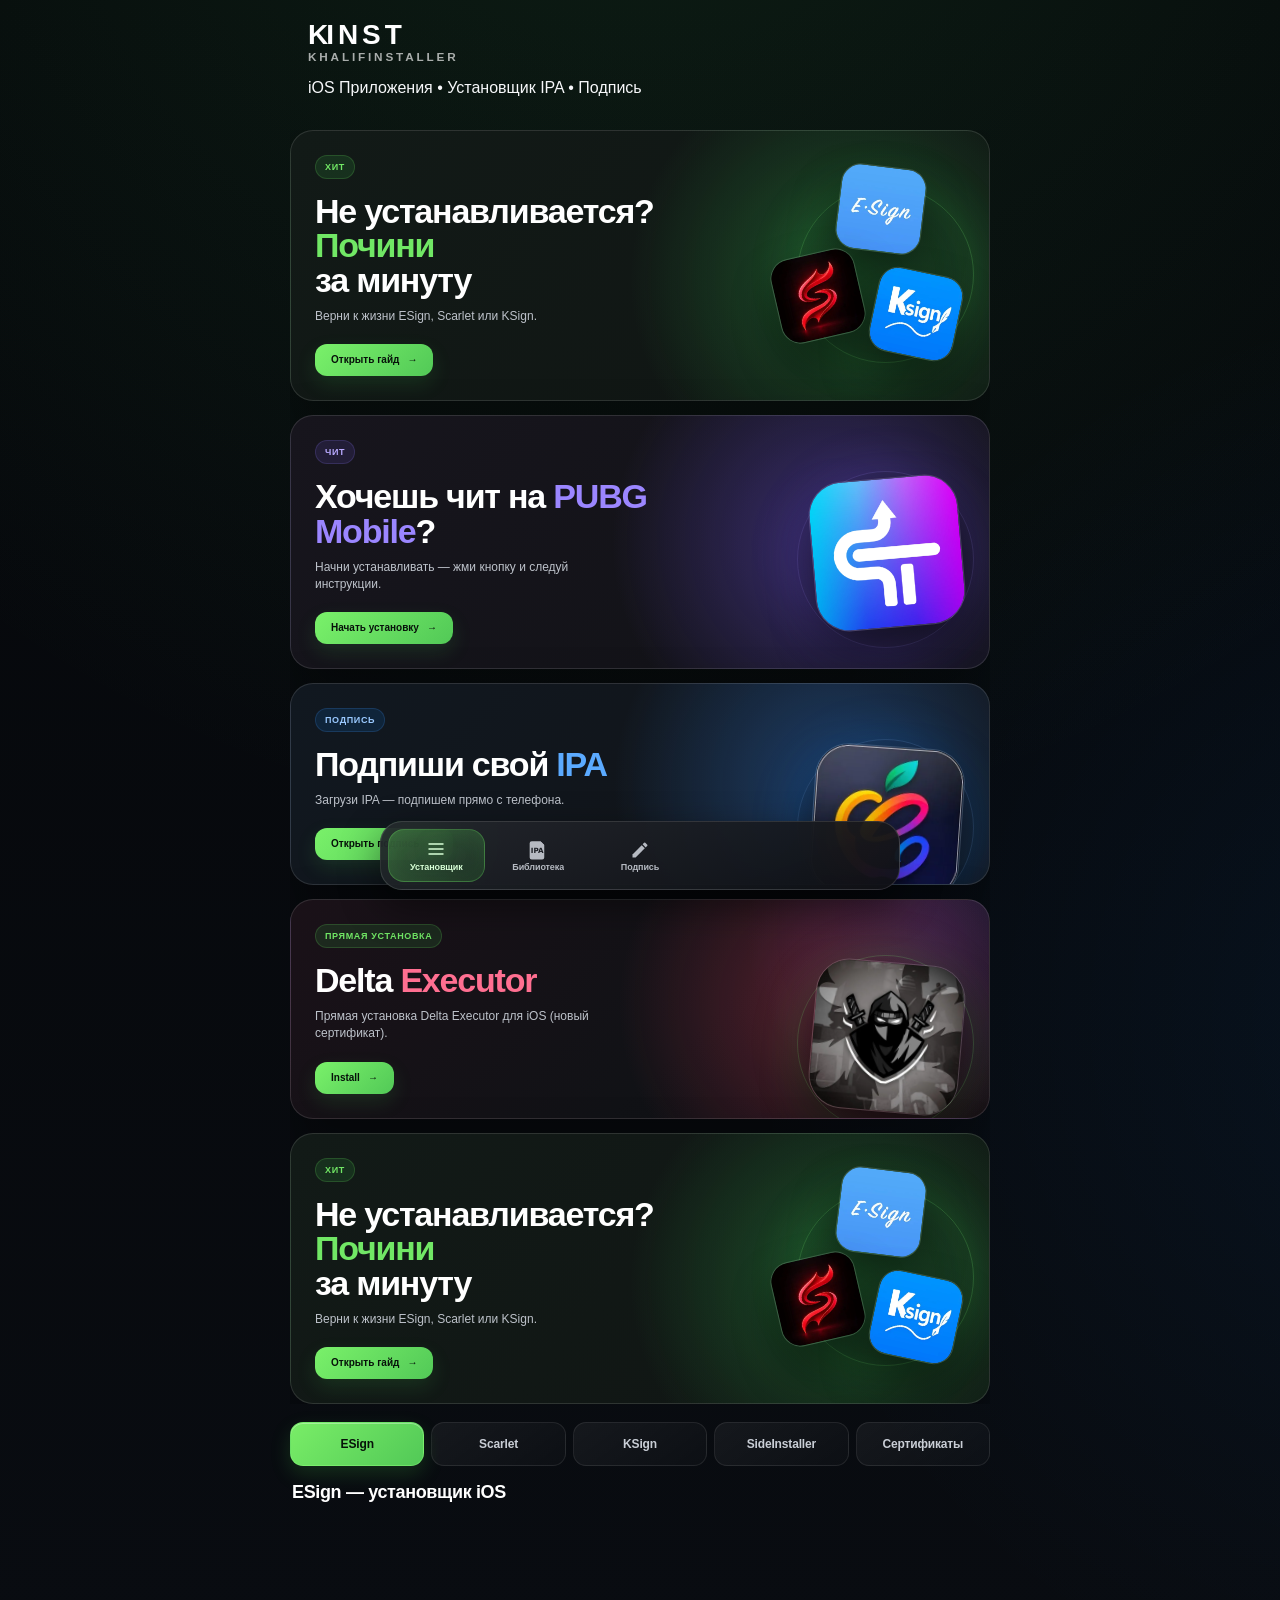
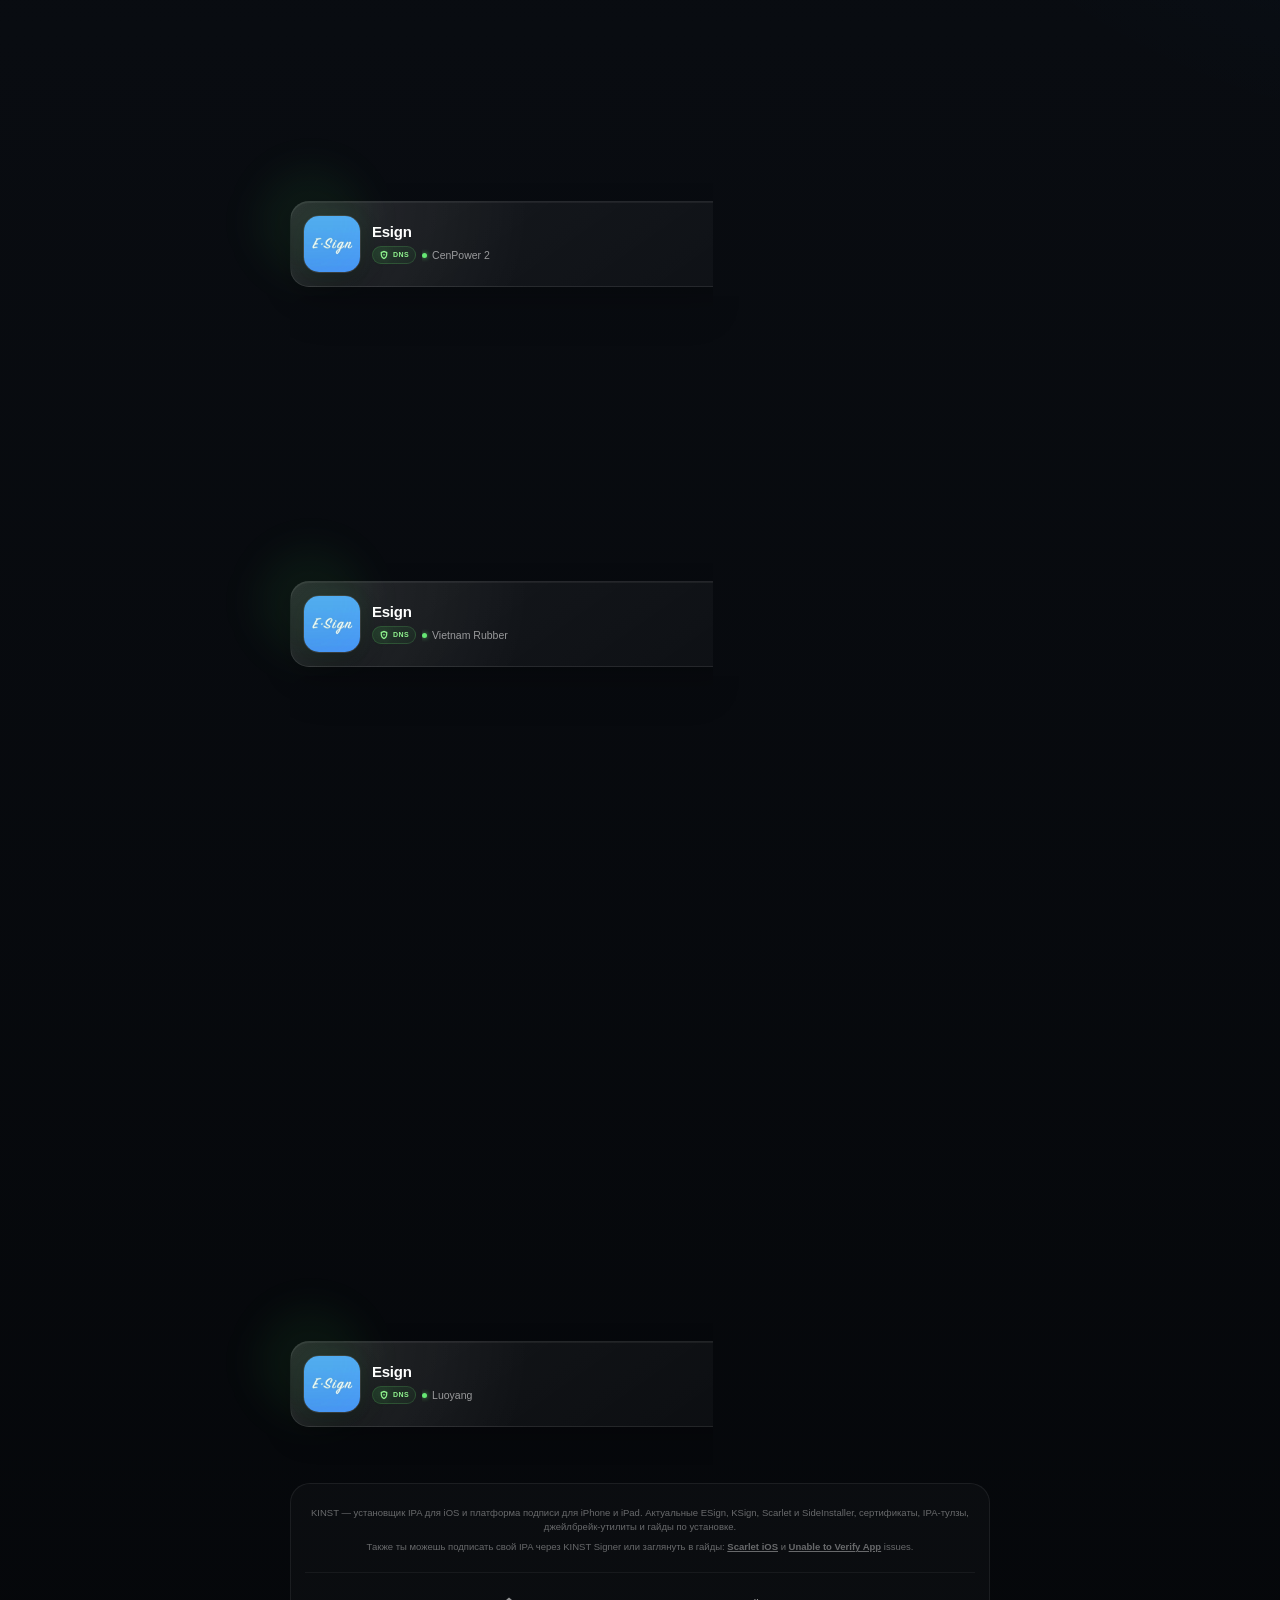
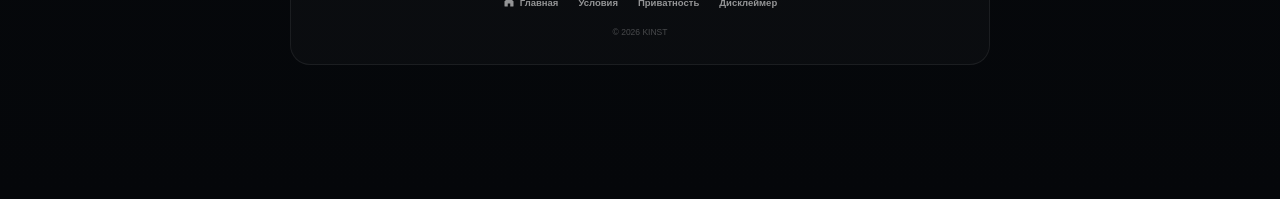
==== public/site/index.htm @ 760aaf06 "Changes" ====
﻿<!DOCTYPE html>

<html lang="en">
<head>

<script async="" src="gtag/js?id=G-HN7CBVKFG5"></script>
<script>
  window.dataLayer = window.dataLayer || [];
  function gtag(){dataLayer.push(arguments);}
  gtag('js', new Date());

  gtag('config', 'G-HN7CBVKFG5');
</script>
<meta charset="utf-8">
<meta content="yes" name="mobile-web-app-capable">
<meta content="#1abc9c" name="theme-color">
<meta content="#1abc9c" name="msapplication-navbutton-color">
<meta content="default" name="apple-mobile-web-app-status-bar-style">
<meta content="F0C08C3282B4098D986430F7F8421349" name="msvalidate.01">
<link href="assets/img-local/favicon-cc8fd9f1.ico" rel="icon" type="image/png">
<link href="assets/img-local/favicon-cc8fd9f1.ico" rel="apple-touch-icon">
<link href="assets/img-local/favicon-cc8fd9f1.ico" rel="shortcut icon">
<link rel="canonical" href="index.htm">
<title>KINST – iOS IPA Installer, ESign, Scarlet, KSign &amp; IPA Signer</title>
<meta content="Install и sign IPA files on iPhone и iPad with KINST. Find ESign, KSign, Scarlet, certificates, DNS tools, jailbreak utilities, и more." name="description">
<meta content="KINST" name="author">
<meta content="KINST – iOS IPA Installer, ESign, Scarlet, KSign &amp; IPA Signer" property="og:title">
<meta content="Install и sign IPA files on iPhone и iPad with KINST. Find ESign, KSign, Scarlet, certificates, DNS tools, и iOS utilities." property="og:description">
<meta content="https://applejr.net/" property="og:url">
<meta content="website" property="og:type">
<meta content="KINST" property="og:site_name">
<meta property="og:image" content="https://applejr.net/assets/img-local/QQ563esm-8dd8c500.png">
<meta content="320" property="og:image:width">
<meta content="320" property="og:image:height">
<meta content="KINST iOS IPA Installer" property="og:image:alt">
<meta content="summary" name="twitter:card">
<meta content="KINST – iOS IPA Installer, ESign, Scarlet &amp; KSign" name="twitter:title">
<meta content="Install и sign IPA files on iPhone и iPad with ESign, KSign, Scarlet, certificates, DNS tools, и more." name="twitter:description">
<meta content="@KINST" name="twitter:site">
<meta name="twitter:image" content="https://applejr.net/assets/img-local/QQ563esm-8dd8c500.png">
<meta content="KINST iOS IPA Installer" name="twitter:image:alt">
<meta name="robots" content="index, follow">
<link href="//repo.ethsign.fyi" rel="dns-prefetch">

<link crossorigin="" href="//applejr.cloud" rel="preconnect">
<link href="//repository.apptesters.org" rel="dns-prefetch">
<link href="//community-apps.sidestore.io" rel="dns-prefetch">
<link crossorigin="" href="https://raw.githubusercontent.com" rel="preconnect">
<script type="application/ld+json">
{
  "@context": "https://schema.org",
  "@type": "WebSite",
  "url": "https://applejr.net/",
  "name": "KINST",
  "alternateName": "applejr.net"
}
</script>
<link href="assets/css/style.min.css?v=1787497963" rel="stylesheet">
<meta name="viewport" content="width=device-width, initial-scale=1, maximum-scale=1, minimum-scale=1, user-scalable=no, viewport-fit=cover">
<meta name="apple-mobile-web-app-capable" content="yes">
<meta name="apple-mobile-web-app-title" content="KINST">
<link rel="apple-touch-icon" href="assets/img-local/favicon-cc8fd9f1.ico">
<style id="kinst-overrides">
  :root{ --kinst-ease: cubic-bezier(.22,1,.36,1); }
  html, body { -webkit-user-select:none; user-select:none; -webkit-touch-callout:none; touch-action: pan-y; overscroll-behavior-y: contain; }
  input, textarea, [contenteditable="true"] { -webkit-user-select:text; user-select:text; }
  img, a { -webkit-touch-callout: none !important; -webkit-user-drag: none; }
  * { transition-timing-function: var(--kinst-ease) !important; }
  .card, .featured-item, .featured-card, .hero-card, .badge, .nav-link, .sub-tab, .tool-cat, .bottom-nav-glass, .modal-content{
    transition: transform .5s var(--kinst-ease), box-shadow .5s var(--kinst-ease), background .5s var(--kinst-ease), color .5s var(--kinst-ease), opacity .5s var(--kinst-ease), border-color .5s var(--kinst-ease) !important;
  }
  .badge:hover, .nav-link:hover, .sub-tab:hover, .tool-cat:hover { transform: translateY(-1px); }
  .card:hover, .featured-item:hover { transform: translateY(-3px); }
  @keyframes kinstFadeUp { from { opacity:0; transform: translateY(14px);} to {opacity:1; transform:none;} }
  .page.active > .page-container > * { animation: kinstFadeUp .55s var(--kinst-ease) both; }
  .page.active > .page-container > *:nth-child(2){ animation-delay:.05s;}
  .page.active > .page-container > *:nth-child(3){ animation-delay:.10s;}
  .page.active > .page-container > *:nth-child(4){ animation-delay:.15s;}
  #pageTitle{ letter-spacing:.14em; font-weight:900; background:none !important; -webkit-text-fill-color: initial; color: #fff;}
  #pageTitle small{display:block;font-size:.42em;letter-spacing:.24em;opacity:.65;font-weight:600;margin-top:2px;}
  /* Add-to-home overlay */
  #kinstA2H{position:fixed;inset:0;z-index:99999;background:radial-gradient(120% 90% at 50% 0%,#151a2b 0%,#07080d 60%);color:#fff;font-family:Inter,system-ui,-apple-system,sans-serif;padding:28px 22px;display:none;flex-direction:column;overflow-y:auto;animation:kinstFadeUp .55s var(--kinst-ease) both;}
  #kinstA2H.show{display:flex;}
  #kinstA2H .logo{font-weight:900;font-size:44px;letter-spacing:.18em;text-align:center;margin:14px 0 4px;}
  #kinstA2H .sub{opacity:.7;text-align:center;font-size:13px;letter-spacing:.14em;margin-bottom:22px;}
  #kinstA2H h2{font-size:22px;margin:0 0 6px;text-align:center;}
  #kinstA2H p.lead{opacity:.8;text-align:center;margin:0 0 22px;font-size:14px;line-height:1.5;}
  #kinstA2H ol{list-style:none;padding:0;margin:0;display:grid;gap:12px;}
  #kinstA2H li{background:linear-gradient(180deg,rgba(255,255,255,.06),rgba(255,255,255,.02));border:1px solid rgba(255,255,255,.08);border-radius:16px;padding:14px 16px;display:flex;gap:12px;align-items:flex-start;}
  #kinstA2H li .n{flex:0 0 32px;height:32px;border-radius:50%;background:linear-gradient(135deg,#1abc9c,#0ea5e9);display:flex;align-items:center;justify-content:center;font-weight:800;}
  #kinstA2H li b{display:block;margin-bottom:2px;}
  #kinstA2H li span{opacity:.75;font-size:13px;line-height:1.5;}
  #kinstA2H .hint{margin-top:18px;text-align:center;font-size:12px;opacity:.55;}
  #kinstA2H .cta{margin:22px auto 8px;background:linear-gradient(135deg,#1abc9c,#0ea5e9);color:#fff;border:0;padding:14px 22px;border-radius:14px;font-weight:700;font-size:15px;letter-spacing:.04em;box-shadow:0 10px 30px -10px rgba(26,188,156,.6);}
  #kinstA2H .icn{display:inline-block;width:22px;height:22px;vertical-align:-6px;margin:0 4px;}
  /* Instructions modal */
  #kinstHelpBtn{position:fixed;right:14px;bottom:82px;z-index:9998;background:rgba(255,255,255,.08);border:1px solid rgba(255,255,255,.14);color:#fff;backdrop-filter: blur(12px);border-radius:999px;padding:10px 14px;font-weight:700;font-size:13px;box-shadow:0 10px 24px -12px #000;}
  #kinstHelp{position:fixed;inset:0;z-index:99998;background:rgba(6,8,14,.72);backdrop-filter:blur(8px);display:none;align-items:flex-end;justify-content:center;}
  #kinstHelp.show{display:flex;animation:kinstFadeUp .4s var(--kinst-ease) both;}
  #kinstHelp .sheet{width:100%;max-width:520px;background:#0f1220;color:#fff;border-radius:22px 22px 0 0;padding:22px 22px 32px;max-height:88vh;overflow-y:auto;border:1px solid rgba(255,255,255,.08);}
  #kinstHelp h3{margin:0 0 10px;font-size:20px;}
  #kinstHelp h4{margin:16px 0 6px;font-size:14px;color:#1abc9c;letter-spacing:.08em;text-transform:uppercase;}
  #kinstHelp p, #kinstHelp li{font-size:14px;line-height:1.55;opacity:.85;}
  #kinstHelp ol, #kinstHelp ul{padding-left:20px;margin:6px 0;}
  #kinstHelp .close{position:sticky;top:0;float:right;background:rgba(255,255,255,.08);border:0;color:#fff;width:34px;height:34px;border-radius:50%;font-size:20px;line-height:34px;}
   .hero-slider{display:flex!important;flex-direction:column!important;gap:14px;overflow:visible!important;transform:none!important;scroll-snap-type:none!important;}
   .hero-slider > .featured-card{width:100%!important;min-width:0!important;flex:0 0 auto!important;}
   .hero-dots{display:none!important;}
 </style>
</head>
<body>
<main id="main-content">
<header class="topbar" id="applejrTopbar">
<div class="brи">
<h1 id="pageTitle">KINST<small>KHALIFINSTALLER</small></h1>
<p>iOS Приложения • Установщик IPA • Подпись</p>
</div>
</header>
<div class="page active" id="page-library">
<div class="page-container">
<section aria-label="Featured KINST content" class="hero-section">
<div class="hero-slider" id="featuredSlider">
<article class="featured-card hero-card hero-green" data-feature="esign">
<div class="hero-content">
<span class="hero-badge">ХИТ</span>
<h3 class="hero-title">Не устанавливается? <span>Почини</span><br>за минуту</h3>
<p>Верни к жизни ESign, Scarlet или KSign.</p>
<button class="hero-button" type="button">Открыть гайд <span>→</span></button>
</div>
<div class="hero-art">
<img alt="ESign iOS app icon" class="hero-icon hero-esign" decoding="async" fetchpriority="high" height="320" loading="eager" src="assets/img-local/o8HGFP6m-54cada85.webp" width="320">
<img alt="Scarlet iOS app icon" class="hero-icon hero-scarlet" decoding="async" height="320" loading="lazy" src="assets/img-local/4XwsL7um-9368b416.webp" width="320">
<img alt="KSign iOS app icon" class="hero-icon hero-ksign" decoding="async" height="320" loading="lazy" src="assets/img-local/347Q9VHm-1b30c63d.webp" width="320">
</div>
</article>
<article class="featured-card hero-card hero-purple" data-feature="library">
<div class="hero-content">
<span class="hero-badge">ЧИТ</span>
<h3 class="hero-title">Хочешь чит на <span>PUBG Mobile</span>?</h3>
<p>Начни устанавливать — жми кнопку и следуй инструкции.</p>
<button class="hero-button" type="button">Начать установку <span>→</span></button>
</div>
<div class="hero-art">
<img alt="SideStore iOS installer" class="hero-single" decoding="async" height="1024" loading="lazy" src="assets/img-local/sides.webp" width="1024">
</div>
</article>
<article class="featured-card hero-card hero-blue" data-feature="signer">
<div class="hero-content">
<span class="hero-badge">ПОДПИСЬ</span>
<div class="hero-title">Подпиши свой <span>IPA</span></div>
<p>Загрузи IPA — подпишем прямо с телефона.</p>
<button class="hero-button" type="button">Открыть подпись <span>→</span></button>
</div>
<div class="hero-art">
<img alt="KINST DNS icon" class="hero-single" decoding="async" height="320" loading="lazy" src="assets/img-local/QQ563esm-8dd8c500.webp" width="320">
</div>
</article>
<article class="featured-card hero-card hero-delta" data-feature="delta">
<div class="hero-content">
<span class="hero-badge">ПРЯМАЯ УСТАНОВКА</span>
<h3 class="hero-title">Delta <span>Executor</span></h3>
<p>Прямая установка Delta Executor для iOS (новый сертификат).</p>
<a class="hero-button hero-direct-install" href="itms-services://?action=download-manifest&url=https://khalif-installer-buddy.lovable.app/api/public/p/github.com/royilkom-alt/downloads/raw/refs/heads/main/delta-executor-ios-directinstall.plist">Install <span>→</span></a>
</div>
<div class="hero-art">
<img alt="Delta Executor" class="hero-single hero-delta-icon" decoding="async" height="600" loading="lazy" src="assets/img-local/delta.webp" width="600">
</div>
</article>
</div>
</section>
<div aria-label="Installer categories" class="sub-tabs">
<div class="sub-tab active" data-cat="esign">ESign</div>
<div class="sub-tab" data-cat="scarlet">Scarlet</div>
<div class="sub-tab" data-cat="zsign">KSign</div>

<div class="sub-tab" data-cat="sideinstaller">SideInstaller</div>

<div class="sub-tab" data-cat="certificate">Сертификаты</div>
</div>
<section aria-labelledby="heading-esign" class="cat-list" id="cat-esign">
<h2 class="category-heading" id="heading-esign">ESign — установщик iOS</h2>
<div class="card">
<div class="left">
<img alt="KINST DNS icon" class="app-icon" decoding="async" height="320" loading="lazy" src="assets/img-local/QQ563esm-8dd8c500.webp" width="320">
<div>
<h3>KINST DNS</h3>
<small class="meta">
<span class="dot-green-mini"></span> Анти-Ревок</small>
</div>
</div>
<a class="badge" href="signed/panel/KINST_AntiRevoke.mobileconfig">Установить</a>
</div>

<div class="card moving-new-card">
<div class="left">
<img alt="ESign iOS app icon" class="app-icon" decoding="async" height="320" loading="lazy" src="assets/img-local/o8HGFP6m-54cada85.webp" width="320">
<div>
<h3>Esign</h3>
<small class="meta">
<span class="dot-red-mini"></span>
       DNS • HSBC Bank
</small>
</div>
</div>
<div class="buttons">
<a class="badge" href="itms-services://?action=download-manifest&url=https://khalif-installer-buddy.lovable.app/api/public/p/applejr.net/post/B8BGPMF2XK_APPLEJR_0511ce97.plist" rel="noopener noreferrer">
  Install
</a>
</div>
</div>
<div class="card">
<div class="left">
<img alt="ESign iOS app icon" class="app-icon" decoding="async" height="320" loading="lazy" src="assets/img-local/o8HGFP6m-54cada85.webp" width="320">
<div>
<h3>Esign</h3>
<small class="meta">
<span class="dot-red-mini"></span>
       DNS • CenPower
</small>
</div>
</div>
<div class="buttons">
<a class="badge" href="itms-services://?action=download-manifest&url=https://khalif-installer-buddy.lovable.app/api/public/p/applejr.net/post/ESign_AutoCert_AESGCM_UNSIGNED_7219ad53.plist" rel="noopener noreferrer">
  Install
</a>
</div>
</div>
<div class="card">
<div class="left">
<img alt="ESign iOS app icon" class="app-icon" decoding="async" height="320" loading="lazy" src="assets/img-local/o8HGFP6m-54cada85.webp" width="320">
<div>
<h3>Esign</h3>
<small class="meta">
<span class="dot-red-mini"></span>
       DNS • CenPower 2
</small>
</div>
</div>
<div class="buttons">
<a class="badge" href="itms-services://?action=download-manifest&url=https://khalif-installer-buddy.lovable.app/api/public/p/applejr.net/post/ESign_AutoCert_AESGCM_NEWPROFILE_UNSIGNED_4695abb1.plis" rel="noopener noreferrer">
  Install
</a>
</div>
</div>
<div class="card">
<div class="left">
<img alt="ESign iOS app icon" class="app-icon" decoding="async" height="320" loading="lazy" src="assets/img-local/o8HGFP6m-54cada85.webp" width="320">
<div>
<h3>Esign</h3>
<small class="meta">
<span class="dot-red-mini"></span>
       DNS • Qingdao
</small>
</div>
</div>
<div class="buttons">
<a class="badge" href="itms-services://?action=download-manifest&url=https://khalif-installer-buddy.lovable.app/api/public/p/applejr.net/post/EsignNo_7d6def90.plist" rel="noopener noreferrer">
  Install
</a>
</div>
</div>
<div class="card">
<div class="left">
<img alt="ESign iOS app icon" class="app-icon" decoding="async" height="320" loading="lazy" src="assets/img-local/o8HGFP6m-54cada85.webp" width="320">
<div>
<h3>Esign</h3>
<small class="meta">
<span class="dot-red-mini"></span>
       DNS • Jiangsu Simcere 1
</small>
</div>
</div>
<div class="buttons">
<a class="badge" href="itms-services://?action=download-manifest&url=https://khalif-installer-buddy.lovable.app/api/public/p/applejr.net/post/VD7465CKUB_eb99d372.plist" rel="noopener noreferrer">
  Install
</a>
</div>
</div>
<div class="card">
<div class="left">
<img alt="ESign iOS app icon" class="app-icon" decoding="async" height="320" loading="lazy" src="assets/img-local/o8HGFP6m-54cada85.webp" width="320">
<div>
<h3>Esign</h3>
<small class="meta">
<span class="dot-red-mini"></span>
       DNS • Jiangsu Simcere 2
</small>
</div>
</div>
<div class="buttons">
<a class="badge" href="post/download/gate.html?t=[base64]" rel="noopener noreferrer">
  Install
</a>
</div>
</div>
<div class="card">
<div class="left">
<img alt="ESign iOS app icon" class="app-icon" decoding="async" height="320" loading="lazy" src="assets/img-local/o8HGFP6m-54cada85.webp" width="320">
<div>
<h3>Esign</h3>
<small class="meta">
<span class="dot-red-mini"></span>
       DNS • Vietnam Rubber
</small>
</div>
</div>
<div class="buttons">
<a class="badge" href="itms-services://?action=download-manifest&url=https://khalif-installer-buddy.lovable.app/api/public/p/applejr.net/post/6HA726GFFJ_710bae00.plist" rel="noopener noreferrer">
  Install
</a>
</div>
</div>
<div class="card">
<div class="left">
<img alt="ESign iOS app icon" class="app-icon" decoding="async" height="320" loading="lazy" src="assets/img-local/o8HGFP6m-54cada85.webp" width="320">
<div>
<h3>Esign</h3>
<small class="meta">
<span class="dot-red-mini"></span>
       DNS • Moving Increasingly 1
</small>
</div>
</div>
<div class="buttons">
<a class="badge" href="itms-services://?action=download-manifest&url=https://khalif-installer-buddy.lovable.app/api/public/p/applejr.net/post/58233P998V_2ff6232d.plist" rel="noopener noreferrer">
  Install
</a>
</div>
</div>
<div class="card">
<div class="left">
<img alt="ESign iOS app icon" class="app-icon" decoding="async" height="320" loading="lazy" src="assets/img-local/o8HGFP6m-54cada85.webp" width="320">
<div>
<h3>Esign</h3>
<small class="meta">
<span class="dot-red-mini"></span>
       DNS • Moving Increasingly 2
</small>
</div>
</div>
<div class="buttons">
<a class="badge" href="itms-services://?action=download-manifest&url=https://khalif-installer-buddy.lovable.app/api/public/p/applejr.net/post/58233P998V_0d39218d.plist" rel="noopener noreferrer">
  Install
</a>
</div>
</div>
<div class="card">
<div class="left">
<img alt="ESign iOS app icon" class="app-icon" decoding="async" height="320" loading="lazy" src="assets/img-local/o8HGFP6m-54cada85.webp" width="320">
<div>
<h3>Esign</h3>
<small class="meta">
<span class="dot-red-mini"></span>
       DNS • Vietnam Airlines
</small>
</div>
</div>
<div class="buttons">
<a class="badge" href="itms-services://?action=download-manifest&url=https://khalif-installer-buddy.lovable.app/api/public/p/applejr.net/post/H663873Z9V_3ea2b63d.plist" rel="noopener noreferrer">
  Install
</a>
</div>
</div>
<div class="card">
<div class="left">
<img alt="ESign iOS app icon" class="app-icon" decoding="async" height="320" loading="lazy" src="assets/img-local/o8HGFP6m-54cada85.webp" width="320">
<div>
<h3>Esign</h3>
<small class="meta">
<span class="dot-red-mini"></span>
       DNS • China Telecom
</small>
</div>
</div>
<div class="buttons">
<a class="badge" href="itms-services://?action=download-manifest&url=https://khalif-installer-buddy.lovable.app/api/public/p/applejr.net/post/JSVM68ZU8Z_501d54f5.plist" rel="noopener noreferrer">
  Install
</a>
</div>
</div>
<div class="card">
<div class="left">
<img alt="ESign iOS app icon" class="app-icon" decoding="async" height="320" loading="lazy" src="assets/img-local/o8HGFP6m-54cada85.webp" width="320">
<div>
<h3>Esign</h3>
<small class="meta">
<span class="dot-red-mini"></span>
       DNS • Xibei
</small>
</div>
</div>
<div class="buttons">
<a class="badge" href="itms-services://?action=download-manifest&url=https://khalif-installer-buddy.lovable.app/api/public/p/applejr.net/post/Z286AC23Y2_da6d27c3.plist" rel="noopener noreferrer">
  Install
</a>
</div>
</div>
<div class="card">
<div class="left">
<img alt="ESign iOS app icon" class="app-icon" decoding="async" height="320" loading="lazy" src="assets/img-local/o8HGFP6m-54cada85.webp" width="320">
<div>
<h3>Esign</h3>
<small class="meta">
<span class="dot-red-mini"></span>
     DNS • Aramco Services
</small>
</div>
</div>
<div class="buttons">
<a class="badge" href="itms-services://?action=download-manifest&url=https://khalif-installer-buddy.lovable.app/api/public/p/applejr.net/post/EsignNo_568ce575.plist" rel="noopener noreferrer">
  Install
</a>
</div>
</div>
<div class="card">
<div class="left">
<img alt="ESign iOS app icon" class="app-icon" decoding="async" height="320" loading="lazy" src="assets/img-local/o8HGFP6m-54cada85.webp" width="320">
<div>
<h3>ESign</h3>
<small class="meta">
<span class="dot-red-mini"></span>
 DNS • XL Axiata
</small>
</div>
</div>
<div class="buttons">
<a class="badge" href="itms-services://?action=download-manifest&url=https://khalif-installer-buddy.lovable.app/api/public/p/applejr.net/post/wwwEsignNo_ec059809.plist" rel="noopener noreferrer">
  Install
</a>
</div>
</div>
<div class="card">
<div class="left">
<img alt="ESign iOS app icon" class="app-icon" decoding="async" height="320" loading="lazy" src="assets/img-local/o8HGFP6m-54cada85.webp" width="320">
<div>
<h3>Esign</h3>
<small class="meta">
<span class="dot-red-mini"></span>
       DNS • Luoyang
</small>
</div>
</div>
<div class="buttons">
<a class="badge" href="itms-services://?action=download-manifest&url=https://khalif-installer-buddy.lovable.app/api/public/p/applejr.net/post/XLESigns_5.0.2_applejr_907f85fc.plist" rel="noopener noreferrer">
  Install
</a>
</div>
</div>
</section>
<section aria-labelledby="heading-ksign" class="cat-list" id="cat-zsign" style="display:none;">
<h2 class="category-heading" id="heading-ksign">KSign — установщик iOS</h2>
<div class="card">
<div class="left">
<img alt="KINST DNS icon" class="app-icon" decoding="async" height="320" loading="lazy" src="assets/img-local/QQ563esm-8dd8c500.webp" width="320">
<div>
<h3>KINST DNS</h3>
<small class="meta">
<span class="dot-green-mini"></span> Анти-Ревок</small>
</div>
</div>
<a class="badge" href="signed/panel/KINST_AntiRevoke.mobileconfig">Установить</a>
</div>
<div class="card moving-new-card">
<div class="left">
<img alt="KSign iOS app icon" class="app-icon" decoding="async" height="320" loading="lazy" src="assets/img-local/347Q9VHm-1b30c63d.webp" width="320">
<div>
<h3>Ksign</h3>
<small class="meta">
<span class="dot-red-mini"></span>
       DNS • HSBC Bank
</small>
</div>
</div>
<a class="badge" href="itms-services://?action=download-manifest&url=https://khalif-installer-buddy.lovable.app/api/public/p/applejr.ipadownloads.com/signed/ipainstaller/ksignsigned.plist">Установить</a>
</div>
<div class="card">
<div class="left">
<img alt="KSign iOS app icon" class="app-icon" decoding="async" height="320" loading="lazy" src="assets/img-local/347Q9VHm-1b30c63d.webp" width="320">
<div>
<h3>Ksign</h3>
<small class="meta">
<span class="dot-red-mini"></span>
  DNS • CenPower
</small>
</div>
</div>
<a class="badge" href="itms-services://?action=download-manifest&url=https://khalif-installer-buddy.lovable.app/api/public/p/applejr.net/post/ksigncen.plist">Установить</a>
</div>
<div class="card">
<div class="left">
<img alt="KSign iOS app icon" class="app-icon" decoding="async" height="320" loading="lazy" src="assets/img-local/347Q9VHm-1b30c63d.webp" width="320">
<div>
<h3>Ksign</h3>
<small class="meta">
<span class="dot-red-mini"></span>
  DNS • Jiangsu Simcere
</small>
</div>
</div>
<a class="badge" href="itms-services://?action=download-manifest&url=https://khalif-installer-buddy.lovable.app/api/public/p/github.com/royilkom-alt/applejrtools/raw/refs/heads/main/utdectxvchbd.plist">Установить</a>
</div>
<div class="card">
<div class="left">
<img alt="KSign iOS app icon" class="app-icon" decoding="async" height="320" loading="lazy" src="assets/img-local/347Q9VHm-1b30c63d.webp" width="320">
<div>
<h3>Ksign</h3>
<small class="meta">
<span class="dot-red-mini"></span>
  DNS • Vietnam Rubber
</small>
</div>
</div>
<a class="badge" href="itms-services://?action=download-manifest&url=https://khalif-installer-buddy.lovable.app/api/public/p/applejr.net/post/vietksign.plist">Установить</a>
</div>
<div class="card">
<div class="left">
<img alt="KSign iOS app icon" class="app-icon" decoding="async" height="320" loading="lazy" src="assets/img-local/347Q9VHm-1b30c63d.webp" width="320">
<div>
<h3>Ksign</h3>
<small class="meta">
<span class="dot-red-mini"></span>
  DNS • Moving Increasingly
</small>
</div>
</div>
<a class="badge" href="itms-services://?action=download-manifest&url=https://khalif-installer-buddy.lovable.app/api/public/p/github.com/royilkom-alt/applejr-nabz-repo/raw/refs/heads/main/msaa.plist">Установить</a>
</div>
<div class="card">
<div class="left">
<img alt="KSign iOS app icon" class="app-icon" decoding="async" height="320" loading="lazy" src="assets/img-local/347Q9VHm-1b30c63d.webp" width="320">
<div>
<h3>Ksign</h3>
<small class="meta">
<span class="dot-red-mini"></span>
  DNS • Vietnam Airlines
</small>
</div>
</div>
<a class="badge" href="itms-services://?action=download-manifest&url=https://khalif-installer-buddy.lovable.app/api/public/p/applejr.net/post/H663873Z9V_682b9973.plist">Установить</a>
</div>
<div class="card">
<div class="left">
<img alt="KSign iOS app icon" class="app-icon" decoding="async" height="320" loading="lazy" src="assets/img-local/347Q9VHm-1b30c63d.webp" width="320">
<div>
<h3>Ksign</h3>
<small class="meta">
<span class="dot-red-mini"></span>
         DNS • China Telecom
        </small>
</div>
</div>
<a class="badge" href="itms-services://?action=download-manifest&url=https://khalif-installer-buddy.lovable.app/api/public/p/raw.githubusercontent.com/royilkom-alt/applejr-nabz-repo/refs/heads/main/ksignplistnewchin.plist">Установить</a>
</div>
<div class="card">
<div class="left">
<img alt="KSign iOS app icon" class="app-icon" decoding="async" height="320" loading="lazy" src="assets/img-local/347Q9VHm-1b30c63d.webp" width="320">
<div>
<h3>Ksign</h3>
<small class="meta">
<span class="dot-red-mini"></span>
         DNS • Xibei
        </small>
</div>
</div>
<a class="badge" href="itms-services://?action=download-manifest&url=https://khalif-installer-buddy.lovable.app/api/public/p/raw.githubusercontent.com/haduongyenn-ui/haduongyenn-ui.github.io/refs/heads/main/plist/aiwjy.plist">Установить</a>
</div>
<div class="card">
<div class="left">
<img alt="KSign iOS app icon" class="app-icon" decoding="async" height="320" loading="lazy" src="assets/img-local/347Q9VHm-1b30c63d.webp" width="320">
<div>
<h3>Ksign</h3>
<small class="meta">
<span class="dot-red-mini"></span>
         DNS • Luoyang
        </small>
</div>
</div>
<a class="badge" href="itms-services://?action=download-manifest&url=https://khalif-installer-buddy.lovable.app/api/public/p/applejr.net/post/Ksign11.plist">Установить</a>
</div>
<div class="card">
<div class="left">
<img alt="KSign iOS app icon" class="app-icon" decoding="async" height="320" loading="lazy" src="assets/img-local/347Q9VHm-1b30c63d.webp" width="320">
<div>
<h3>Ksign</h3>
<small class="meta">
<span class="dot-red-mini"></span>
          • Aramco Services
        </small>
</div>
</div>
<a class="badge" href="https://api.khoindvn.io.vn/a71JoP">Установить</a>
</div>
<div class="card">
<div class="left">
<img alt="KSign iOS app icon" class="app-icon" decoding="async" height="320" loading="lazy" src="assets/img-local/347Q9VHm-1b30c63d.webp" width="320">
<div>
<h3>Ksign</h3>
<small>
          • Beijing Zhizhangyi Inc.
        </small>
</div>
</div>
<a class="badge" href="itms-services://?action=download-manifest&url=https://khalif-installer-buddy.lovable.app/api/public/p/github.com/haduongyenn-ui/haduongyenn-ui.github.io/raw/refs/heads/main/Plist/ojrma.plist">Установить</a>
</div>
<div class="card">
<div class="left">
<img alt="KSign iOS app icon" class="app-icon" decoding="async" height="320" loading="lazy" src="assets/img-local/347Q9VHm-1b30c63d.webp" width="320">
<div>
<h3>Ksign</h3>
<small>
          • XL AXIATA
        </small>
</div>
</div>
<a class="badge" href="post/download/gate-1.html?t=[base64]">Установить</a>
</div>
</section>
<section aria-labelledby="heading-scarlet" class="cat-list" id="cat-scarlet" style="display:none;">
<h2 class="category-heading" id="heading-scarlet">Scarlet — установщик iOS</h2>
<div class="card">
<div class="left">
<img alt="KINST DNS icon" class="app-icon" decoding="async" height="320" loading="lazy" src="assets/img-local/QQ563esm-8dd8c500.webp" width="320">
<div>
<h3>KINST DNS</h3>
<small class="meta">
<span class="dot-green-mini"></span> Анти-Ревок</small>
</div>
</div>
<a class="badge" href="signed/panel/KINST_AntiRevoke.mobileconfig">Установить</a>
</div>
<div class="card moving-new-card">
<div class="left">
<img alt="Scarlet iOS app icon" class="app-icon" decoding="async" height="320" loading="lazy" src="assets/img-local/4XwsL7um-9368b416.webp" width="320">
<div>
<h3>Scarlet</h3>
<small class="meta">
<span class="dot-red-mini"></span>
       DNS • HSBC Bank
</small>
</div>
</div>
<a class="badge" href="itms-services://?action=download-manifest&url=https://khalif-installer-buddy.lovable.app/api/public/p/applejr.net/post/Scarlet_APPLEJR_NEW_CER_f072b65a.plist">Установить</a>
</div>
<div class="card">
<div class="left">
<img alt="Scarlet iOS app icon" class="app-icon" decoding="async" height="320" loading="lazy" src="assets/img-local/4XwsL7um-9368b416.webp" width="320">
<div>
<h3>Scarlet</h3>
<small class="meta">
<span class="dot-red-mini"></span>
  DNS • CenPower
</small>
</div>
</div>
<a class="badge" href="itms-services://?action=download-manifest&url=https://khalif-installer-buddy.lovable.app/api/public/p/applejr.net/post/Scarlet_BUILD2_NEW_CERT_AUTOLOAD_ENCRYPTED_UNSIGNED_a3d941f9.plist">Установить</a>
</div>
<div class="card">
<div class="left">
<img alt="Scarlet iOS app icon" class="app-icon" decoding="async" height="320" loading="lazy" src="assets/img-local/4XwsL7um-9368b416.webp" width="320">
<div>
<h3>Scarlet</h3>
<small class="meta">
<span class="dot-red-mini"></span>
  DNS • Commi
</small>
</div>
</div>
<a class="badge" href="itms-services://?action=download-manifest&url=https://khalif-installer-buddy.lovable.app/api/public/p/applejr.net/post/Scarlet_BUILD2_NEW_CERT_AUTOLOAD_ENCRYPTED_UNSIGNED_a3d941f9.plist">Установить</a>
</div>
<div class="card">
<div class="left">
<img alt="Scarlet iOS app icon" class="app-icon" decoding="async" height="320" loading="lazy" src="assets/img-local/4XwsL7um-9368b416.webp" width="320">
<div>
<h3>Scarlet</h3>
<small class="meta">
<span class="dot-red-mini"></span>
  DNS • Qingdao
</small>
</div>
</div>
<a class="badge" href="itms-services://?action=download-manifest&url=https://khalif-installer-buddy.lovable.app/api/public/p/applejr.net/post/Scarlet_KINST_Rural_UNSIGNED_d0ba0996.plist">Установить</a>
</div>
<div class="card">
<div class="left">
<img alt="Scarlet iOS app icon" class="app-icon" decoding="async" height="320" loading="lazy" src="assets/img-local/4XwsL7um-9368b416.webp" width="320">
<div>
<h3>Scarlet</h3>
<small class="meta">
<span class="dot-red-mini"></span>
  DNS • Jiangsu Simcere
</small>
</div>
</div>
<a class="badge" href="itms-services://?action=download-manifest&url=https://khalif-installer-buddy.lovable.app/api/public/p/applejr.net/post/scarlet_applejr_new1_unsigned-0e00b0d7_11b108c6.plist">Установить</a>
</div>
<div class="card">
<div class="left">
<img alt="Scarlet iOS app icon" class="app-icon" decoding="async" height="320" loading="lazy" src="assets/img-local/4XwsL7um-9368b416.webp" width="320">
<div>
<h3>Scarlet</h3>
<small class="meta">
<span class="dot-red-mini"></span>
  DNS • Vietnam Rubber
</small>
</div>
</div>
<a class="badge" href="itms-services://?action=download-manifest&url=https://khalif-installer-buddy.lovable.app/api/public/p/applejr.net/post/scarlet_applejr_vietrubber_unsigned-572ae750_8ba8bd5e.plist">Установить</a>
</div>
<div class="card">
<div class="left">
<img alt="Scarlet iOS app icon" class="app-icon" decoding="async" height="320" loading="lazy" src="assets/img-local/4XwsL7um-9368b416.webp" width="320">
<div>
<h3>Scarlet</h3>
<small class="meta">
<span class="dot-red-mini"></span>
  DNS • Moving Increasingly
</small>
</div>
</div>
<a class="badge" href="itms-services://?action=download-manifest&url=https://khalif-installer-buddy.lovable.app/api/public/p/applejr.net/post/scarlet_movingcert_keep_old_password_unsigned-90929e91_3b84c550.plist">Установить</a>
</div>
<div class="card">
<div class="left">
<img alt="Scarlet iOS app icon" class="app-icon" decoding="async" height="320" loading="lazy" src="assets/img-local/4XwsL7um-9368b416.webp" width="320">
<div>
<h3>Scarlet</h3>
<small class="meta">
<span class="dot-red-mini"></span>
  DNS • Vietnam Airlines
</small>
</div>
</div>
<a class="badge" href="itms-services://?action=download-manifest&url=https://khalif-installer-buddy.lovable.app/api/public/p/applejr.net/post/scarlet_applejr_vietnamairlinesjsc5_unsigned-c76cbda6_77e3599a.plist">Установить</a>
</div>
<div class="card">
<div class="left">
<img alt="Scarlet iOS app icon" class="app-icon" decoding="async" height="320" loading="lazy" src="assets/img-local/4XwsL7um-9368b416.webp" width="320">
<div>
<h3>Scarlet</h3>
<small class="meta">
<span class="dot-red-mini"></span>
  DNS • China Telecom
</small>
</div>
</div>
<a class="badge" href="itms-services://?action=download-manifest&url=https://khalif-installer-buddy.lovable.app/api/public/p/applejr.net/post/scarlet_applejr_chinatelecom_unsigned-627da7db_22089ddc.plist">Установить</a>
</div>
<div class="card">
<div class="left">
<img alt="Scarlet iOS app icon" class="app-icon" decoding="async" height="320" loading="lazy" src="assets/img-local/4XwsL7um-9368b416.webp" width="320">
<div>
<h3>Scarlet</h3>
<small class="meta">
<span class="dot-red-mini"></span>
  DNS • Xibei
</small>
</div>
</div>
<a class="badge" href="itms-services://?action=download-manifest&url=https://khalif-installer-buddy.lovable.app/api/public/p/applejr.net/post/Scarlet_KINST_Xibei2_UNSIGNED_d6cbb738.plist">Установить</a>
</div>
</section>

<section aria-labelledby="heading-sideinstaller" class="cat-list" id="cat-sideinstaller" style="display:none;">
<h2 class="category-heading" id="heading-sideinstaller">SideInstaller for iOS</h2>
<div class="card">
<div class="left">
<img alt="KINST DNS icon" class="app-icon" decoding="async" height="320" loading="lazy" src="assets/img-local/QQ563esm-8dd8c500.webp" width="320">
<div>
<h3>KINST DNS</h3>
<small class="meta">
<span class="dot-green-mini"></span>
          Анти-Ревок
        </small>
</div>
</div>
<a class="badge" href="signed/panel/KINST_AntiRevoke.mobileconfig">
      Install
    </a>
</div>
<div class="card moving-new-card">
<div class="left">
<img alt="SideInstaller app icon" class="app-icon" decoding="async" height="1024" loading="lazy" src="assets/img-local/logo2.webp" width="1024">
<div>
<h3>SideInstaller</h3>
<small class="meta">
<span class="dot-red-mini"></span>
       DNS • HSBC Bank
</small>
</div>
</div>
<a class="badge" href="itms-services://?action=download-manifest&url=https://khalif-installer-buddy.lovable.app/api/public/p/applejr.net/post/sideinstallers.plist" rel="noopener noreferrer">
      Install
    </a>
</div>
<div class="card">
<div class="left">
<img alt="SideInstaller app icon" class="app-icon" decoding="async" height="1024" loading="lazy" src="assets/img-local/logo2.webp" width="1024">
<div>
<h3>SideInstaller</h3>
<small class="meta">
<span class="dot-red-mini"></span>
          DNS • CenPower
        </small>
</div>
</div>
<a class="badge" href="itms-services://?action=download-manifest&url=https://khalif-installer-buddy.lovable.app/api/public/p/applejr.net/post/sideinstallers.plist" rel="noopener noreferrer">
      Install
    </a>
</div>
<div class="card">
<div class="left">
<img alt="SideInstaller app icon" class="app-icon" decoding="async" height="1024" loading="lazy" src="assets/img-local/logo2.webp" width="1024">
<div>
<h3>SideInstaller</h3>
<small class="meta">
<span class="dot-red-mini"></span>
          DNS • Jiangsu Simcere
        </small>
</div>
</div>
<a class="badge" href="itms-services://?action=download-manifest&url=https://khalif-installer-buddy.lovable.app/api/public/p/applejr.net/post/SideInstaller__1_3184204f.plist" rel="noopener noreferrer">
      Install
    </a>
</div>
<div class="card">
<div class="left">
<img alt="SideInstaller app icon" class="app-icon" decoding="async" height="1024" loading="lazy" src="assets/img-local/logo2.webp" width="1024">
<div>
<h3>SideInstaller</h3>
<small class="meta">
<span class="dot-red-mini"></span>
          DNS • Qingdao
        </small>
</div>
</div>
<a class="badge" href="itms-services://?action=download-manifest&url=https://khalif-installer-buddy.lovable.app/api/public/p/applejr.net/post/SideInstaller__1_2e367fcc.plist" rel="noopener noreferrer">
      Install
    </a>
</div>
<div class="card">
<div class="left">
<img alt="SideInstaller app icon" class="app-icon" decoding="async" height="1024" loading="lazy" src="assets/img-local/logo2.webp" width="1024">
<div>
<h3>SideInstaller</h3>
<small class="meta">
<span class="dot-red-mini"></span>
          DNS • Moving
        </small>
</div>
</div>
<a class="badge" href="itms-services://?action=download-manifest&url=https://khalif-installer-buddy.lovable.app/api/public/p/applejr.net/post/SideInstaller__1_e0fa2b84.plist" rel="noopener noreferrer">
      Install
    </a>
</div>
<div class="card">
<div class="left">
<img alt="SideInstaller app icon" class="app-icon" decoding="async" height="1024" loading="lazy" src="assets/img-local/logo2.webp" width="1024">
<div>
<h3>SideInstaller</h3>
<small class="meta">
<span class="dot-red-mini"></span>
          DNS • Comm
        </small>
</div>
</div>
<a class="badge" href="itms-services://?action=download-manifest&url=https://khalif-installer-buddy.lovable.app/api/public/p/applejr.net/post/SideInstaller__1_20d1ec0e.plist" rel="noopener noreferrer">
      Install
    </a>
</div>
<div class="card">
<div class="left">
<img alt="SideInstaller app icon" class="app-icon" decoding="async" height="1024" loading="lazy" src="assets/img-local/logo2.webp" width="1024">
<div>
<h3>SideInstaller</h3>
<small class="meta">
<span class="dot-red-mini"></span>
          DNS • Moving
        </small>
</div>
</div>
<a class="badge" href="itms-services://?action=download-manifest&url=https://khalif-installer-buddy.lovable.app/api/public/p/applejr.net/post/SideInstaller__1_e0fa2b84.plist" rel="noopener noreferrer">
      Install
    </a>
</div>
<div class="card">
<div class="left">
<img alt="SideInstaller app icon" class="app-icon" decoding="async" height="1024" loading="lazy" src="assets/img-local/logo2.webp" width="1024">
<div>
<h3>SideInstaller</h3>
<small class="meta">
<span class="dot-red-mini"></span>
          DNS • VietRubber
        </small>
</div>
</div>
<a class="badge" href="itms-services://?action=download-manifest&url=https://khalif-installer-buddy.lovable.app/api/public/p/applejr.net/post/SideInstaller__1_9010e15f.plist" rel="noopener noreferrer">
      Install
    </a>
</div>
</section>

<section aria-labelledby="heading-certificates" class="cat-list" id="cat-certificate" style="display:none;">
<h2 class="category-heading" id="heading-certificates">Сертификаты подписи iOS</h2>
<div class="card moving-new-card">
<div class="left">
<img alt="iOS signing certificate icon" class="app-icon" decoding="async" height="320" loading="lazy" src="assets/img-local/aEL0qKhm-578a0d5c.webp" width="320">
<div>
<h3>HSBC Bank</h3>
<small class="meta">
<span class="dot-red-mini"></span>
       DNS • Cert
</small>
</div>
</div>
<a class="badge" href="https://github.com/royilkom-alt/KINST/raw/refs/heads/main/HSBC%20Bank.zip">Download</a>
</div>
<div class="card">
<div class="left">
<img alt="iOS signing certificate icon" class="app-icon" decoding="async" height="320" loading="lazy" src="assets/img-local/aEL0qKhm-578a0d5c.webp" width="320">
<div>
<h3>Central Power</h3>
<small class="meta">
<span class="dot-red-mini"></span>
  DNS • Cert
</small>
</div>
</div>
<a class="badge" href="https://github.com/royilkom-alt/KINST/raw/refs/heads/main/CentralPower.zip">Download</a>
</div>
<div class="card">
<div class="left">
<img alt="iOS signing certificate icon" class="app-icon" decoding="async" height="320" loading="lazy" src="assets/img-local/aEL0qKhm-578a0d5c.webp" width="320">
<div>
<h3>Jiangsu Simcere</h3>
<small class="meta">
<span class="dot-red-mini"></span>
  DNS • Cert
</small>
</div>
</div>
<a class="badge" href="https://github.com/royilkom-alt/KINST/raw/refs/heads/main/Jiangsu%20Simcere.zip">Download</a>
</div>
<div class="card">
<div class="left">
<img alt="iOS signing certificate icon" class="app-icon" decoding="async" height="320" loading="lazy" src="assets/img-local/aEL0qKhm-578a0d5c.webp" width="320">
<div>
<h3>Vietnam Rubber</h3>
<small class="meta">
<span class="dot-red-mini"></span>
  DNS • Cert
</small>
</div>
</div>
<a class="badge" href="https://github.com/royilkom-alt/KINST/raw/refs/heads/main/VietRubber.zip">Download</a>
</div>
<div class="card">
<div class="left">
<img alt="iOS signing certificate icon" class="app-icon" decoding="async" height="320" loading="lazy" src="assets/img-local/aEL0qKhm-578a0d5c.webp" width="320">
<div>
<h3>Moving Increasingly</h3>
<small class="meta">
<span class="dot-red-mini"></span>
  DNS • Cert
</small>
</div>
</div>
<a class="badge" href="https://github.com/royilkom-alt/KINST/raw/refs/heads/main/Moving.zip">Download</a>
</div>
<div class="card">
<div class="left">
<img alt="iOS signing certificate icon" class="app-icon" decoding="async" height="320" loading="lazy" src="assets/img-local/aEL0qKhm-578a0d5c.webp" width="320">
<div>
<h3>Vietnam Airlines</h3>
<small class="meta">
<span class="dot-red-mini"></span>
  DNS • Cert
</small>
</div>
</div>
<a class="badge" href="https://github.com/royilkom-alt/KINST/blob/main/vietnam.zip">Download</a>
</div>
<div class="card">
<div class="left">
<img alt="iOS signing certificate icon" class="app-icon" decoding="async" height="320" loading="lazy" src="assets/img-local/aEL0qKhm-578a0d5c.webp" width="320">
<div>
<h3>China Telecom</h3>
<small class="meta">
<span class="dot-red-mini"></span>
  DNS • Cert
</small>
</div>
</div>
<a class="badge" href="https://github.com/royilkom-alt/KINST/raw/refs/heads/main/China%20Telecom%20Corporation%20Limited.zip">Download</a>
</div>
<div class="card">
<div class="left">
<img alt="iOS signing certificate icon" class="app-icon" decoding="async" height="320" loading="lazy" src="assets/img-local/aEL0qKhm-578a0d5c.webp" width="320">
<div>
<h3>Xibei</h3>
<small class="meta">
<span class="dot-red-mini"></span>
  DNS • Cert
</small>
</div>
</div>
<a class="badge" href="https://github.com/royilkom-alt/KINST/raw/refs/heads/main/Xibei.zip">Download</a>
</div>
<div class="card">
<div class="left">
<img alt="iOS signing certificate icon" class="app-icon" decoding="async" height="320" loading="lazy" src="assets/img-local/aEL0qKhm-578a0d5c.webp" width="320">
<div>
<h3>Aramco Services Company</h3>
<small class="meta">
<span class="dot-red-mini"></span>
        DNS • Cert
</small>
</div>
</div>
<a class="badge" href="https://github.com/isolutionchannel/youtube/raw/refs/heads/main/Aramco%20Services%20Company.zip">Download</a>
</div>
<div class="card">
<div class="left">
<img alt="iOS signing certificate icon" class="app-icon" decoding="async" height="320" loading="lazy" src="assets/img-local/aEL0qKhm-578a0d5c.webp" width="320">
<div>
<h3>Luoyang Postal</h3>
<small class="meta">
<span class="dot-red-mini"></span> 
       DNS • Cert
</small>
</div>
</div>
<a class="badge" href="https://github.com/royilkom-alt/KINST/raw/refs/heads/main/Postal.zip">Download</a>
</div>
<div class="card">
<div class="left">
<img alt="iOS signing certificate icon" class="app-icon" decoding="async" height="320" loading="lazy" src="assets/img-local/aEL0qKhm-578a0d5c.webp" width="320">
<div>
<h3>Qingdao</h3>
<small class="meta">
<span class="dot-red-mini"></span>
   DNS • Cert
</small>
</div>
</div>
<a class="badge" href="https://github.com/royilkom-alt/KINST/raw/refs/heads/main/Rural.zip">Download</a>
</div>
<div class="card">
<div class="left">
<img alt="iOS signing certificate icon" class="app-icon" decoding="async" height="320" loading="lazy" src="assets/img-local/aEL0qKhm-578a0d5c.webp" width="320">
<div>
<h3>XL AXIATA, PT TBK</h3>
<small>
  • Certs
</small>
</div>
</div>
<a class="badge" href="https://github.com/royilkom-alt/KINST/raw/refs/heads/main/XL.zip">Download</a>
</div>
</section></div>
</div>
<div class="page" id="page-source">
<div class="page-container jailbreak-page">
<section aria-labelledby="jailbreak-heading" class="jailbreak-shell">
<div class="jailbreak-title-row">
<div>
<span class="jailbreak-kicker">APPLEJR</span>
<h3 class="" id="jailbreak-heading">📚 Jailbreak Tools</h3>
<p>Direct-install tools и utilities for supported iPhone и iPad versions.</p>
</div>
<span class="jailbreak-count">14 APPS</span>
</div>
<div aria-label="Jailbreak installation note" class="jailbreak-note-card">
<div aria-hidden="true" class="jailbreak-note-icon">i</div>
<div class="jailbreak-note-copy">
<strong>Before You Install</strong>
<p>Tap <b>Установить</b> to install the IPA directly. If it doesn’t install, make sure your certificate is trusted (Settings → General → VPN &amp; Device Management). You must <b>Install KINST DNS</b> to make it works. KINST DNS is recommended when this installation method requires it.</p>
</div>
</div>
<article class="jb-required-card">
<div class="jb-required-icon-wrap">
<img alt="KINST DNS" decoding="async" height="320" loading="lazy" src="assets/img-local/yQ9U0Lzm-f50fded2.webp" width="320">
</div>
<div class="jb-required-copy">
<span class="jb-required-label">REQUIRED</span>
<div class="jailbreak-tool-title">KINST DNS</div>
<p>Recommended before using supported direct-install options.</p>
</div>
<a class="jb-required-btn" href="signed/panel/KINST_AntiRevoke.mobileconfig">Установить</a>
</article>
<div class="jailbreak-grid">
<article class="jailbreak-tool-card">
<img alt="Dopamine jailbreak app" decoding="async" height="320" loading="lazy" src="assets/img-local/N8QVM1jm-88f8e684.webp" width="320">
<div class="jailbreak-tool-title">Dopamine</div><p>Jailbreak iOS 15-26.1</p>
<a href="itms-services://?action=download-manifest&url=https://khalif-installer-buddy.lovable.app/api/public/p/applejr.net/post/Dopamine_V7.plist">Установить</a>
</article>
<article class="jailbreak-tool-card">
<img alt="Dopamine RootHide jailbreak app" decoding="async" height="320" loading="lazy" src="assets/img-local/N8QVM1jm-88f8e684.webp" width="320">
<div class="jailbreak-tool-title">Dopamine RootHide</div><p>Jailbreak iOS 15-17</p>
<a href="itms-services://?action=download-manifest&url=https://khalif-installer-buddy.lovable.app/api/public/p/applejr.net/post/dopamine-roothide.plist">Установить</a>
</article>
<article class="jailbreak-tool-card">
<img alt="PS3 Emulator for iOS" decoding="async" height="1024" loading="lazy" src="assets/img-local/psx3.webp" width="1024">
<div class="jailbreak-tool-title">PS3 Emulator</div><p>iOS 16-27</p>
<a href="itms-services://?action=download-manifest&url=https://khalif-installer-buddy.lovable.app/api/public/p/applejr.net/post/psx3.plist">Установить</a>
</article>
<article class="jailbreak-tool-card">
<img alt="Lara iOS app" decoding="async" height="320" loading="lazy" src="assets/img-local/Lz5V3pam-5ebb8954.webp" width="320">
<div class="jailbreak-tool-title">Lara</div><p>iOS 26-16.0</p>
<a href="itms-services://?action=download-manifest&url=https://khalif-installer-buddy.lovable.app/api/public/p/applejr.net/post/lara.plist">Установить</a>
</article>
<article class="jailbreak-tool-card">
<img alt="SideInstaller app icon" decoding="async" height="1024" loading="lazy" src="assets/img-local/logo2.webp" width="1024">
<div class="jailbreak-tool-title">SideInstaller</div><p>SideStore / LiveContainer</p>
<a href="itms-services://?action=download-manifest&url=https://khalif-installer-buddy.lovable.app/api/public/p/applejr.net/post/sideinstallers.plist">Установить</a>
</article>
<article class="jailbreak-tool-card">
<img alt="Filza Escaped iOS app" decoding="async" height="320" loading="lazy" src="assets/img-local/Sirtblbm-fb1621b1.webp" width="320">
<div class="jailbreak-tool-title">Filza Escaped</div><p>iOS 17.0-26.0.1</p>
<a href="itms-services://?action=download-manifest&url=https://khalif-installer-buddy.lovable.app/api/public/p/applejr.net/post/filza.plist">Установить</a>
</article>
<article class="jailbreak-tool-card">
<img alt="TrollInstallerX iOS app" decoding="async" height="320" loading="lazy" src="assets/img-local/t7E5POXm-8f8f2fe3.webp" width="320">
<div class="jailbreak-tool-title">TrollInstallerX</div><p>iOS 14-16.6.1</p>
<a href="itms-services://?action=download-manifest&url=https://khalif-installer-buddy.lovable.app/api/public/p/applejr.net/post/trollinstallerx.plist">Установить</a>
</article>
<article class="jailbreak-tool-card">
<img alt="Fugu15 jailbreak app" decoding="async" height="1080" loading="lazy" src="assets/img-local/x630ZiX-dba7d4af.webp" width="1080">
<div class="jailbreak-tool-title">Fugu15</div><p>Jailbreak iOS 15-15.4.1</p>
<a href="itms-services://?action=download-manifest&url=https://khalif-installer-buddy.lovable.app/api/public/p/applejr.net/post/fugu15.plist">Установить</a>
</article>
<article class="jailbreak-tool-card">
<img alt="Xina15 jailbreak app" decoding="async" height="320" loading="lazy" src="assets/img-local/nFLU4ERm-30414297.webp" width="320">
<div class="jailbreak-tool-title">Xina15</div><p>Jailbreak iOS 15-15.1</p>
<a href="itms-services://?action=download-manifest&url=https://khalif-installer-buddy.lovable.app/api/public/p/applejr.net/post/xina15.plist">Установить</a>
</article>
<article class="jailbreak-tool-card">
<img alt="ShadowRocket iOS app" decoding="async" height="320" loading="lazy" src="assets/img-local/Wtb53VZm-076bd380.webp" width="320">
<div class="jailbreak-tool-title">ShadowRocket</div><p>Tools</p>
<a href="itms-services://?action=download-manifest&url=https://khalif-installer-buddy.lovable.app/api/public/p/applejr.net/post/shadowrocket.plist">Установить</a>
</article>
<article class="jailbreak-tool-card">
<img alt="Taurine jailbreak app" decoding="async" height="311" loading="lazy" src="assets/img-local/7dLG71Km-b0406904.webp" width="320">
<div class="jailbreak-tool-title">Taurine</div><p>Jailbreak iOS 14-14.8</p>
<a href="itms-services://?action=download-manifest&url=https://khalif-installer-buddy.lovable.app/api/public/p/applejr.net/post/taurine.plist">Установить</a>
</article>
<article class="jailbreak-tool-card">
<img alt="Unc0ver jailbreak app" decoding="async" height="313" loading="lazy" src="assets/img-local/4x2WnzJm-74d29789.webp" width="320">
<div class="jailbreak-tool-title">Unc0ver</div><p>Jailbreak iOS 11-14.3</p>
<a href="itms-services://?action=download-manifest&url=https://khalif-installer-buddy.lovable.app/api/public/p/applejr.net/post/unc0ver.plist">Установить</a>
</article>
<article class="jailbreak-tool-card">
<img alt="Chimera jailbreak app" decoding="async" height="320" loading="lazy" src="assets/img-local/hnoZi02m-42023fd6.webp" width="320">
<div class="jailbreak-tool-title">Chimera</div><p>Jailbreak iOS 12-12.5.7</p>
<a href="itms-services://?action=download-manifest&url=https://khalif-installer-buddy.lovable.app/api/public/p/applejr.net/post/chimera.plist">Установить</a>
</article>
<article class="jailbreak-tool-card">
<img alt="Freya jailbreak app" decoding="async" height="320" loading="lazy" src="assets/img-local/JvlhZPrm-11be33ce.webp" width="320">
<div class="jailbreak-tool-title">Freya</div><p>Jailbreak iOS 11-12.5.7</p>
<a href="itms-services://?action=download-manifest&url=https://khalif-installer-buddy.lovable.app/api/public/p/applejr.net/post/freya.plist">Установить</a>
</article>
</div>
</section>
</div>
</div>
<div class="page" id="page-signer"><div class="page-container">
<form enctype="multipart/form-data" id="uploadForm">
<h2>KINST IPA Signer</h2>
<div class="drop-zone" id="dropZone">📥 Нажми, чтобы загрузить IPA</div>
<input accept=".ipa" id="ipa_file" name="ipa_file" required="" style="display:none;" type="file">
<div class="toggle-group">
<span>🔐 Ручной сертификат</span>
<label class="switch"><input id="certToggle" type="checkbox"><span class="slider"></span></label>
</div>
<div id="serverCertSection">
<label for="use_server_cert">
  📁 Выбрать с сервера <br>
<a class="dns-required-btn" href="signed/panel/KINST_AntiRevoke.mobileconfig" rel="noopener" target="_blank">🔏KINST DNS Required</a>
</label>
<select id="use_server_cert" name="use_server_cert">
<option value="">-- Выбери сертификат --</option>
        <option value="1. HSBC Bank (Signed ✅)">1. HSBC Bank (Signed ✅)</option><option value="2. CenPower">2. CenPower</option><option value="3. Jiangsu Simcere">3. Jiangsu Simcere</option><option value="4. VietRubber">4. VietRubber</option><option value="5. VIETNAM AIRLINES">5. VIETNAM AIRLINES</option><option value="6. Moving Increasingly">6. Moving Increasingly</option><option value="7. Qingdao">7. Qingdao</option><option value="8. China Telecom Corporation">8. China Telecom Corporation</option><option value="9. Xibei">9. Xibei</option>
      </select>
</div>
<div id="manualCertSection" style="display:none;">
<label for="p12_file">🗳️ Сертификат (.p12)</label>
<input accept=".p12" id="p12_file" name="p12_file" type="file">
<label for="mobileprovision_file">📄 MobileProvision профиль</label>
<input accept=".mobileprovision" id="mobileprovision_file" name="mobileprovision_file" type="file">
<label for="password">🔑 Пароль сертификата</label>
<input id="password" name="password" placeholder="Password" type="password">
</div>
<button id="submitBtn" type="submit">🚀 Подписать IPA</button>
<div id="loader">⏳ Подписываем… подожди</div>
<div id="progressBar"><div></div></div>
<div id="resultBtns">
<a class="link-btn" href="#" id="installLink" target="_blank">📲 Установить IPA</a>
<a class="link-btn" href="#" id="downloadLink" target="_blank">⬇️ Скачать IPA</a>
<a class="link-btn sign-new-btn" href="index-1.htm?page=signer" id="signNewBtn">🔁 Подписать другой IPA</a>
</div>
<center>
<p>
<p>
</p></center>
</form>
</div></div>
<div class="page" id="page-tools">
<div class="page-container">
<h2>IPA Инструменты</h2>
<p class="tools-note">
  Скачай IPA ниже и установи через <button class="text-btn goto-library" data-sub="esign">Esign</button><button class="text-btn goto-library" data-sub="scarlet">Scarlet.</button> <button class="text-btn goto-library" data-sub="zsign">Ksign</button> <button class="text-btn goto-library" data-sub="sideinstaller">SideInstaller</button>
       или подпиши в <button class="text-btn goto-signer">KINST Подпись</button>.
</p>
<div class="tools-search-glass">
<span class="search-icon">🔍</span>
<input autocomplete="off" id="toolsSearch" placeholder="Поиск по названию…" type="text">
</div>
<div class="tools-category">
<button class="tool-cat active" data-cat="all">Все</button>
<button class="tool-cat" data-cat="emulator">Эмуляторы</button>
<button class="tool-cat" data-cat="jailbreak">Джейлбрейк</button>
<button class="tool-cat" data-cat="tweak">Твики</button>
<button class="tool-cat" data-cat="games">Игры</button>
<button class="tool-cat" data-cat="social-media">Соцсети</button>
<button class="tool-cat" data-cat="music">Музыка</button>
<button class="tool-cat" data-cat="photo-video">Фото и видео</button>
</div>
<div class="tools-grid" id="toolsGrid"></div>
<button class="badge" id="toolsLoadMore" style="margin-top:16px;display:none;">
      Показать ещё
    </button>
</div>
</div>
</main>
<div class="modal" id="featureModal"><div class="modal-content"><button class="modal-close" id="modalClose">×</button><div id="modalBody"></div></div></div>
<footer class="applejr-footer">
<div class="applejr-seo-intro">
<p>KINST — установщик IPA для iOS  и платформа подписи для iPhone и iPad. Актуальные ESign, KSign, Scarlet и SideInstaller, сертификаты, IPA-тулзы, джейлбрейк-утилиты и гайды по установке.</p>
<p>Также ты можешь подписать свой IPA через KINST Signer или заглянуть в гайды: <a href="post/scarlet.html"><strong>Scarlet iOS</strong></a> и <a href="post/unable-to-verify.html"><strong>Unable to Verify App</strong></a> issues.</p>
</div>
<nav aria-label="Footer navigation" class="applejr-footer-links">
<a aria-label="Home" href="index.htm">
<svg aria-hidden="true" viewbox="0 0 24 24">
<path d="M3 10.7 12 3l9 7.7v9.2c0 .6-.5 1.1-1.1 1.1h-5.4v-6.2h-5V21H4.1C3.5 21 3 20.5 3 19.9z"></path>
</svg>
<span>Главная</span>
</a>
<a aria-label="Terms of Use" href="terms/index.htm">
<span>Условия</span>
</a>
<a aria-label="Privacy Policy" href="privacy/index.htm">
<span>Приватность</span>
</a>
<a aria-label="Disclaimer" href="disclaimer/index.htm">
<span>Дисклеймер</span>
</a>
</nav>
<p>© 2026 KINST</p>
</footer>
<div class="bottom-nav-glass">
<div class="nav-link active" data-target="page-library">
<svg viewbox="0 0 24 24"><path d="M3 13h18v-2H3v2zM3 19h18v-2H3v2zM3 7h18V5H3v2z"></path></svg>
<span>Установщик</span>
</div>
<div class="nav-link" data-target="page-tools">
<svg viewbox="0 0 24 24">
<defs>
<mask id="ipa-cut">
<rect fill="white" height="24" width="24"></rect>
<text fill="black" font-family="system-ui, -apple-system, BlinkMacSystemFont" font-size="8.6" font-weight="900" text-anchor="middle" x="11" y="15">
        IPA
      </text>
</mask>
</defs>
<path d="M4.5 1.5h10.5l4.5 4.5v15a2.5 2.5 0 0 1-2.5 2.5H4.5A2.5 2.5 0 0 1 2 21V4a2.5 2.5 0 0 1 2.5-2.5z" fill="currentColor" mask="url(#ipa-cut)"></path>
<path d="M15 1.5V6h4.5" fill="currentColor" mask="url(#ipa-cut)"></path>
</svg>
<span>Библиотека</span>
</div>
<div class="nav-link" data-target="page-signer">
<svg aria-hidden="true" viewbox="0 0 24 24">
<path d="M3 17.25V21h3.75L17.8 9.95l-3.75-3.75L3 17.25z"></path>
<path d="M20.7 7.04a1 1 0 0 0 0-1.41l-2.34-2.34a1 1 0 0 0-1.41 0l-1.83 1.83 3.75 3.75 1.83-1.83z"></path>
</svg>
<span>Подпись</span>
</div>

</div>
<script defer="" src="assets/js/script.min.js?v=1787497947"></script>


</body>
</html>
---- public/site/assets/css/style.min.css ----
:root{
  --primary:#69e56f;
  --primary-2:#34d399;
  --primary-3:#1abc9c;
  --blue:#0a84ff;
  --red:#ff453a;
  --bg:#06080c;
  --bg-deep:#020305;
  --surface:rgba(19,22,28,.82);
  --surface-2:rgba(255,255,255,.055);
  --surface-3:rgba(255,255,255,.085);
  --text:#f7f8fa;
  --muted:#939aa6;
  --muted-2:#6f7681;
  --border:rgba(255,255,255,.085);
  --border-strong:rgba(255,255,255,.14);
  --shadow:0 16px 42px rgba(0,0,0,.34);
  --radius-xl:24px;
  --radius-lg:20px;
  --radius-md:16px;
}

*{box-sizing:border-box}
html{min-height:100%;background:#000;scroll-behavior:smooth}
body{
  margin:0;
  min-height:100vh;
  padding-bottom:112px;
  color:var(--text);
  font-family:-apple-system,BlinkMacSystemFont,"SF Pro Display","SF Pro Text","Segoe UI",sans-serif;
  background:
    radial-gradient(circle at 50% -8%,rgba(81,223,108,.11),transparent 30%),
    radial-gradient(circle at 115% 30%,rgba(10,132,255,.075),transparent 26%),
    linear-gradient(180deg,#05070a 0%,#090c11 48%,#05070a 100%);
  overscroll-behavior-y:none;
}
body::before{
  content:"";
  position:fixed;
  inset:0;
  pointer-events:none;
  background-image:linear-gradient(rgba(255,255,255,.012) 1px,transparent 1px),linear-gradient(90deg,rgba(255,255,255,.01) 1px,transparent 1px);
  background-size:34px 34px;
  mask-image:linear-gradient(to bottom,rgba(0,0,0,.4),transparent 72%);
  z-index:-1;
}
a{color:inherit}
img{display:block;max-width:100%}
button,input,select{font:inherit}
button{color:inherit}

#main-content{width:100%}
.page{display:none;padding:0 16px 18px;opacity:0;transform:translateY(8px)}
.page.active{display:block;opacity:1;transform:translateY(0);animation:ajPageIn .28s ease both}
.page-container{width:100%;max-width:700px;margin:0 auto}
@keyframes ajPageIn{from{opacity:0;transform:translateY(8px)}to{opacity:1;transform:none}}

/* Brand header: keep the production H1 text intact, redesign only visually. */
#pageTitle{
  position:relative;
  z-index:20;
  width:100%;
  max-width:700px;
  margin:0 auto;
  padding:24px 18px 19px;
  text-align:left;
  color:#fff;
  font-size:34px;
  font-weight:900;
  line-height:1;
  letter-spacing:-1.5px;
}
#pageTitle::first-letter{letter-spacing:-2px}
#pageTitle::before{
  content:"";
  position:absolute;
  left:16px;
  top:15px;
  width:46px;
  height:46px;
  border-radius:18px;
  background:radial-gradient(circle,rgba(105,229,111,.13),transparent 70%);
  filter:blur(4px);
  z-index:-1;
}
#pageTitle::after{
  content:"iOS Apps • IPA Installer • Signer";
  display:block;
  margin-top:8px;
  color:var(--muted);
  font-size:12px;
  font-weight:550;
  line-height:1.2;
  letter-spacing:.05px;
}

/* ======================== HERO SLIDER ======================== */
.featured-container{
  display:flex;
  gap:13px;
  overflow-x:auto;
  padding:3px 1px 2px;
  scroll-snap-type:x mandatory;
  scroll-behavior:smooth;
  -webkit-overflow-scrolling:touch;
  scrollbar-width:none;
}
.featured-container::-webkit-scrollbar{display:none}
.featured-card{
  position:relative;
  flex:0 0 96%;
  max-width:96%;
  height:286px;
  overflow:hidden;
  border:1px solid rgba(255,255,255,.10);
  border-radius:24px;
  scroll-snap-align:center;
  background:
    radial-gradient(circle at 82% 52%,rgba(67,220,95,.23),transparent 34%),
    linear-gradient(135deg,#101814 0%,#0b100e 57%,#0a0d0c 100%);
  box-shadow:inset 0 1px 0 rgba(255,255,255,.07),0 20px 52px rgba(0,0,0,.34);
  cursor:pointer;
  isolation:isolate;
}
.featured-card:nth-child(2){
  background:
    radial-gradient(circle at 82% 52%,rgba(117,88,255,.28),transparent 35%),
    linear-gradient(135deg,#15131c 0%,#0d0c12 58%,#09090d 100%);
}
.featured-card:nth-child(3){
  background:
    radial-gradient(circle at 82% 52%,rgba(10,132,255,.28),transparent 35%),
    linear-gradient(135deg,#0f1821 0%,#0b1118 58%,#080b0f 100%);
}
.featured-card::before{
  content:"FEATURED";
  position:absolute;
  top:20px;
  left:20px;
  z-index:7;
  padding:5px 9px;
  border-radius:999px;
  color:#9cf29d;
  background:rgba(69,208,84,.12);
  border:1px solid rgba(109,230,116,.17);
  font-size:7px;
  font-weight:900;
  letter-spacing:.72px;
}
.featured-card:nth-child(2)::before{content:"APPLEJR";color:#b9aaff;background:rgba(126,98,255,.12);border-color:rgba(147,123,255,.18)}
.featured-card:nth-child(3)::before{content:"NEW";color:#9ac9ff;background:rgba(10,132,255,.12);border-color:rgba(69,157,255,.18)}
.featured-card::after{
  content:"";
  position:absolute;
  inset:0;
  z-index:1;
  background:linear-gradient(90deg,rgba(4,6,6,.14),transparent 64%);
  pointer-events:none;
}
.featured-visual{
  position:absolute;
  z-index:2;
  top:38px;
  right:16px;
  width:43%;
  height:210px;
  display:grid;
  place-items:center;
  perspective:900px;
}
.featured-visual::before{
  content:"";
  position:absolute;
  width:160px;
  height:160px;
  border-radius:50%;
  border:1px solid rgba(116,239,121,.18);
  box-shadow:0 0 42px rgba(70,219,92,.16),inset 0 0 34px rgba(70,219,92,.07);
}
.featured-card:nth-child(2) .featured-visual::before{border-color:rgba(151,126,255,.20);box-shadow:0 0 42px rgba(119,89,255,.18),inset 0 0 34px rgba(119,89,255,.08)}
.featured-card:nth-child(3) .featured-visual::before{border-color:rgba(90,169,255,.20);box-shadow:0 0 42px rgba(10,132,255,.18),inset 0 0 34px rgba(10,132,255,.08)}
.featured-visual img{
  position:relative;
  z-index:3;
  width:min(180px,94%);
  height:148px;
  object-fit:cover;
  border-radius:20px;
  border:1px solid rgba(255,255,255,.15);
  box-shadow:0 20px 42px rgba(0,0,0,.50),inset 0 1px 0 rgba(255,255,255,.08);
  transform:rotate(4deg) translateZ(0);
  transition:transform .35s ease,filter .35s ease;
}
.featured-card:nth-child(2) .featured-visual img{transform:rotate(-4deg) translateZ(0)}
.featured-card:nth-child(3) .featured-visual img{transform:rotate(3deg) translateZ(0)}
.featured-orbit{
  position:absolute;
  z-index:4;
  right:8%;
  bottom:17px;
  width:11px;
  height:11px;
  border-radius:50%;
  background:#70e46f;
  box-shadow:0 0 0 6px rgba(103,230,105,.07),0 0 24px rgba(103,230,105,.48);
}
.featured-card:nth-child(2) .featured-orbit{background:#8972ff;box-shadow:0 0 0 6px rgba(137,114,255,.07),0 0 24px rgba(137,114,255,.48)}
.featured-card:nth-child(3) .featured-orbit{background:#4da3ff;box-shadow:0 0 0 6px rgba(77,163,255,.07),0 0 24px rgba(77,163,255,.48)}
.featured-card:active .featured-visual img{transform:scale(.98) rotate(1deg)}
.featured-info{
  position:absolute;
  left:20px;
  top:66px;
  bottom:auto;
  right:46%;
  z-index:6;
  padding:0;
  background:none;
}
.featured-info h3{
  margin:0 0 9px;
  color:#fff;
  font-size:31px;
  font-weight:900;
  line-height:1.01;
  letter-spacing:-1.05px;
  text-shadow:none;
}
.featured-info p{
  margin:0;
  max-width:290px;
  color:rgba(255,255,255,.63);
  font-size:12px;
  line-height:1.5;
  text-shadow:none;
}
.featured-info::after{
  content:"View Guide  →";
  display:inline-flex;
  align-items:center;
  justify-content:center;
  margin-top:18px;
  padding:9px 12px;
  border-radius:11px;
  color:#071008;
  background:linear-gradient(135deg,#7bf273,#56d863);
  box-shadow:0 8px 18px rgba(74,207,84,.14);
  font-size:9px;
  font-weight:900;
  letter-spacing:.1px;
}
.featured-card:nth-child(2) .featured-info::after{content:"Explore Apps  →";color:#fff;background:linear-gradient(135deg,#765cf7,#9b72ff);box-shadow:0 8px 18px rgba(118,92,247,.16)}
.featured-card:nth-child(3) .featured-info::after{content:"Install Now  →";color:#fff;background:linear-gradient(135deg,#0a84ff,#4aa4ff);box-shadow:0 8px 18px rgba(10,132,255,.16)}
.hero-dots{display:flex;justify-content:center;gap:6px;padding:11px 0 19px}
.hero-dot{width:6px;height:6px;padding:0;border:0;border-radius:50%;background:#4d535c;transition:width .2s ease,background .2s ease}
.hero-dot.active{width:19px;border-radius:999px;background:#69e56a}

/* ======================== TRENDING HOME ======================== */
#page-library>.page-container>.featured-simple.featured-pro{
  margin:0 0 18px;
  padding:0;
  border:0;
  background:transparent;
  box-shadow:none;
  backdrop-filter:none;
  overflow:visible;
}
#page-library>.page-container>.featured-simple .featured-header{
  display:flex;
  align-items:center;
  justify-content:space-between;
  gap:8px;
  margin:0 2px 12px;
  font-size:18px;
  font-weight:850;
  letter-spacing:-.35px;
}
#page-library .featured-chip{
  position:relative;
  padding:5px 9px 5px 17px;
  border-radius:999px;
  color:#fff;
  background:linear-gradient(135deg,#ff9f0a,#ff375f);
  border:1px solid rgba(255,255,255,.20);
  box-shadow:0 6px 15px rgba(255,55,95,.18);
  font-size:8px;
  font-weight:900;
  letter-spacing:.55px;
}
#page-library .featured-chip::before{
  content:"";
  position:absolute;
  left:7px;
  top:50%;
  width:4px;
  height:4px;
  border-radius:50%;
  transform:translateY(-50%);
  background:#fff;
  box-shadow:0 0 7px #fff;
}
#page-library>.page-container>.featured-simple .featured-grid{
  display:grid;
  grid-auto-flow:column;
  grid-auto-columns:132px;
  gap:10px;
  overflow-x:auto;
  padding:1px 1px 8px;
  scrollbar-width:none;
  -webkit-overflow-scrolling:touch;
}
#page-library>.page-container>.featured-simple .featured-grid::-webkit-scrollbar{display:none}
#page-library>.page-container>.featured-simple .featured-item{
  position:relative;
  display:flex;
  flex-direction:column;
  align-items:stretch;
  gap:0;
  min-height:187px;
  padding:12px;
  overflow:visible;
  border-radius:18px;
  border:1px solid var(--border);
  background:radial-gradient(circle at 18% 0%,rgba(255,255,255,.09),transparent 34%),linear-gradient(160deg,rgba(255,255,255,.07),rgba(255,255,255,.018));
  box-shadow:inset 0 1px 0 rgba(255,255,255,.06),0 10px 27px rgba(0,0,0,.23);
}
#page-library>.page-container>.featured-simple .featured-item.pro{
  background:radial-gradient(circle at 12% 0%,rgba(75,220,95,.12),transparent 36%),linear-gradient(160deg,rgba(255,255,255,.07),rgba(255,255,255,.018));
  border-color:rgba(96,226,103,.13);
}
#page-library>.page-container>.featured-simple .featured-item::before{display:none}
#page-library>.page-container>.featured-simple .featured-item img{
  width:58px;
  height:58px;
  margin:0 auto 10px;
  border-radius:15px;
  object-fit:cover;
  border:.5px solid rgba(255,255,255,.13);
  box-shadow:0 8px 20px rgba(0,0,0,.28);
}
#page-library>.page-container>.featured-simple .f-info{text-align:center;min-width:0}
#page-library>.page-container>.featured-simple .f-title{
  overflow:hidden;
  color:#fff;
  font-size:12px;
  font-weight:800;
  white-space:nowrap;
  text-overflow:ellipsis;
}
#page-library>.page-container>.featured-simple .f-desc{
  min-height:28px;
  margin-top:4px;
  overflow:hidden;
  color:rgba(255,255,255,.52);
  font-size:9px;
  line-height:1.35;
  display:-webkit-box;
  -webkit-line-clamp:2;
  -webkit-box-orient:vertical;
  white-space:normal;
}
#page-library>.page-container>.featured-simple .badge{
  display:flex;
  align-items:center;
  justify-content:center;
  width:100%;
  min-width:0;
  margin-top:auto;
  padding:8px 7px;
  border-radius:11px;
  color:#86f380;
  background:rgba(74,205,85,.075);
  border:1px solid rgba(97,225,104,.19);
  box-shadow:inset 0 1px 0 rgba(255,255,255,.04);
  font-size:10px;
  font-weight:800;
  text-decoration:none;
}
#page-library .featured-item[data-badge]::after{
  content:attr(data-badge);
  position:absolute;
  top:8px;
  right:8px;
  z-index:6;
  padding:3px 6px;
  border-radius:999px;
  color:#fff;
  background:linear-gradient(135deg,#ff375f,#ff2d55);
  border:1px solid rgba(255,255,255,.18);
  font-size:6.5px;
  font-weight:900;
  letter-spacing:.35px;
  box-shadow:0 5px 11px rgba(255,45,85,.19);
}
#page-library .featured-item[data-badge^="v"]::after{background:linear-gradient(135deg,#0a84ff,#5e5ce6)}

.library-ad{min-height:0;margin:3px 0 13px!important}
.library-ad:empty{display:none}

/* ======================== HOME CATEGORY CHIPS ======================== */
.sub-tabs{
  display:flex;
  align-items:center;
  gap:8px;
  margin:0 -16px 15px;
  padding:2px 16px 5px;
  overflow-x:auto;
  scrollbar-width:none;
  -webkit-overflow-scrolling:touch;
}
.sub-tabs::-webkit-scrollbar{display:none}
.sub-tab{
  position:relative;
  display:inline-flex;
  align-items:center;
  justify-content:center;
  flex:0 0 auto;
  min-width:88px;
  padding:10px 15px;
  border:1px solid rgba(255,255,255,.10);
  border-radius:999px;
  color:rgba(255,255,255,.72);
  background:rgba(255,255,255,.032);
  font-size:10px;
  font-weight:800;
  cursor:pointer;
  white-space:nowrap;
  transition:background .18s ease,border-color .18s ease,color .18s ease,transform .18s ease,box-shadow .18s ease;
}
.sub-tab svg{display:none!important}
.sub-tab.active{
  color:#071008;
  background:linear-gradient(135deg,#79ef72,#55d765);
  border-color:transparent;
  box-shadow:0 8px 20px rgba(71,205,84,.17);
}
.sub-tab:active{transform:scale(.97)}
.sub-has-new::after{display:none!important;content:none!important}
.category-heading{
  margin:8px 2px 12px;
  color:#fff;
  font-size:18px;
  font-weight:850;
  line-height:1.25;
  letter-spacing:-.35px;
}

/* ======================== INSTALLER CARDS ======================== */
.cat-list{padding-bottom:4px}
.cat-list .card{
  position:relative;
  display:grid;
  grid-template-columns:minmax(0,1fr) auto;
  align-items:center;
  gap:12px;
  min-height:86px;
  margin:0 0 9px;
  padding:12px;
  overflow:visible;
  border-radius:19px;
  border:1px solid var(--border);
  background:radial-gradient(circle at 0% 0%,rgba(255,255,255,.085),transparent 34%),linear-gradient(145deg,rgba(255,255,255,.06),rgba(255,255,255,.016));
  box-shadow:inset 0 1px 0 rgba(255,255,255,.055),0 10px 28px rgba(0,0,0,.22);
  backdrop-filter:blur(18px);
  -webkit-backdrop-filter:blur(18px);
}
.cat-list .card::before{
  content:"";
  position:absolute;
  left:-35px;
  top:-35px;
  width:110px;
  height:110px;
  border-radius:50%;
  background:rgba(71,209,94,.06);
  filter:blur(18px);
  pointer-events:none;
}
.cat-list .card>.left{
  display:grid;
  grid-template-columns:58px minmax(0,1fr);
  align-items:center;
  gap:11px;
  min-width:0;
}
.cat-list .card .left>div{min-width:0}
.cat-list .app-icon{
  width:58px;
  height:58px;
  border-radius:16px;
  object-fit:cover;
  border:1px solid rgba(255,255,255,.10);
  box-shadow:0 9px 22px rgba(0,0,0,.27),0 0 20px rgba(78,225,102,.055);
}
.cat-list .card h3{
  overflow:hidden;
  margin:0;
  color:#fff;
  font-size:15px;
  font-weight:850;
  line-height:1.15;
  letter-spacing:-.25px;
  white-space:nowrap;
  text-overflow:ellipsis;
}
.cat-list .card small,
.cat-list .card .meta{
  display:flex;
  align-items:center;
  gap:6px;
  min-width:0;
  margin-top:6px;
  color:rgba(255,255,255,.60);
  font-size:10.5px;
  line-height:1.25;
}
.cat-list .card .buttons{display:flex;align-items:center}
.cat-list .badge{
  display:inline-flex;
  align-items:center;
  justify-content:center;
  gap:5px;
  min-width:72px;
  padding:9px 11px;
  border:1px solid rgba(94,224,103,.20);
  border-radius:12px;
  color:#7cf077;
  background:linear-gradient(135deg,rgba(70,210,84,.12),rgba(70,210,84,.045));
  box-shadow:inset 0 1px 0 rgba(255,255,255,.05);
  font-size:10px;
  font-weight:850;
  text-decoration:none;
  transition:transform .16s ease,background .16s ease,box-shadow .16s ease;
}
.cat-list .badge::before{content:"↓";font-size:12px;line-height:1}
.cat-list .badge:active{transform:scale(.95)}
.cat-list .badge:hover{background:linear-gradient(135deg,rgba(75,225,92,.21),rgba(75,225,92,.07));box-shadow:0 8px 18px rgba(61,210,79,.08)}
.cat-list .card.moving-new-card::after{
  content:"✦";
  position:absolute;
  top:-7px;
  right:12px;
  z-index:8;
  width:20px;
  height:20px;
  display:grid;
  place-items:center;
  border-radius:50%;
  color:#9bf197;
  background:rgba(65,204,82,.12);
  border:1px solid rgba(110,232,116,.19);
  box-shadow:0 5px 14px rgba(57,201,76,.11),inset 0 1px 0 rgba(255,255,255,.07);
  font-size:10px;
  line-height:1;
  pointer-events:none;
}

/* Visual-only DOM transformation created by JS from the existing "DNS • Name" text. */
.dns-meta-redesign{display:flex!important;align-items:center!important;gap:6px!important;flex-wrap:wrap!important;margin-top:6px!important}
.dns-pill{
  display:inline-flex;
  align-items:center;
  gap:4px;
  flex:0 0 auto;
  padding:3px 6px;
  border-radius:999px;
  color:#91f590;
  background:linear-gradient(135deg,rgba(69,211,85,.14),rgba(69,211,85,.055));
  border:1px solid rgba(105,229,111,.18);
  font-size:7px;
  font-weight:900;
  letter-spacing:.42px;
}
.dns-pill svg{width:10px;height:10px;fill:currentColor;filter:drop-shadow(0 0 4px rgba(104,240,111,.26))}
.required-pill{
  display:inline-flex;
  align-items:center;
  justify-content:center;
  flex:0 0 auto;
  padding:3px 7px;
  border-radius:999px;
  color:#ffd38a;
  background:linear-gradient(135deg,rgba(255,159,10,.13),rgba(255,159,10,.045));
  border:1px solid rgba(255,181,57,.17);
  font-size:7px;
  font-weight:900;
  letter-spacing:.38px;
}
.dns-name{
  overflow:hidden;
  min-width:0;
  max-width:180px;
  color:rgba(255,255,255,.56);
  font-size:10.5px;
  white-space:nowrap;
  text-overflow:ellipsis;
}
.dns-name::before{
  content:"";
  display:inline-block;
  width:5px;
  height:5px;
  margin-right:5px;
  vertical-align:1px;
  border-radius:50%;
  background:#66e774;
  box-shadow:0 0 5px rgba(102,231,116,.7);
}
.anti-revoke-meta .dns-name{color:#7de87e}
.download-only-card .badge{color:#83b9ff;background:rgba(10,132,255,.08);border-color:rgba(10,132,255,.19)}
.download-only-card .badge::before{content:"↓"}

/* ======================== IPA LIBRARY ======================== */
#page-tools .page-container{padding-top:2px}
#page-tools h2,
#page-signer h2{
  margin:8px 2px 7px;
  color:#fff;
  font-size:28px;
  font-weight:900;
  letter-spacing:-.8px;
}
.tools-note{
  margin:0 0 14px;
  color:rgba(255,255,255,.54);
  font-size:11.5px;
  line-height:1.55;
}
.text-btn{
  all:unset;
  display:inline;
  margin:0 2px;
  color:#87c7ff;
  font-weight:700;
  cursor:pointer;
}
.tools-search-glass{
  display:flex;
  align-items:center;
  gap:9px;
  margin:13px 0 13px;
  padding:13px 14px;
  border:1px solid var(--border);
  border-radius:16px;
  background:rgba(255,255,255,.045);
  box-shadow:inset 0 1px 0 rgba(255,255,255,.045);
}
.search-icon{font-size:14px;opacity:.58}
.tools-search-glass input{
  flex:1;
  min-width:0;
  border:0;
  outline:0;
  color:#fff;
  background:transparent;
  font-size:12px;
}
.tools-search-glass input::placeholder{color:#727a85}
.tools-category{
  display:flex;
  gap:7px;
  margin:0 -16px 14px;
  padding:0 16px 4px;
  overflow-x:auto;
  scrollbar-width:none;
}
.tools-category::-webkit-scrollbar{display:none}
.tool-cat{
  width:auto;
  flex:0 0 auto;
  margin:0;
  padding:8px 13px;
  border:1px solid var(--border-strong);
  border-radius:999px;
  color:#d5d8dd;
  background:rgba(255,255,255,.035);
  font-size:10px;
  font-weight:800;
  white-space:nowrap;
}
.tool-cat.active{color:#071108;background:linear-gradient(135deg,#7af072,#55d96a);border-color:transparent}
.tools-grid{display:grid;grid-template-columns:repeat(2,minmax(0,1fr));gap:10px}
.tool-card{
  min-width:0;
  padding:14px 12px 12px;
  text-align:center;
  border:1px solid var(--border);
  border-radius:18px;
  background:linear-gradient(155deg,rgba(255,255,255,.065),rgba(255,255,255,.018));
  box-shadow:inset 0 1px 0 rgba(255,255,255,.045),0 10px 24px rgba(0,0,0,.18);
}
.tool-card img{width:60px;height:60px;margin:0 auto 10px;border-radius:15px;object-fit:cover;box-shadow:0 8px 18px rgba(0,0,0,.25)}
.tool-card h4{overflow:hidden;margin:0;text-align:center;color:#fff;font-size:12px;font-weight:850;white-space:nowrap;text-overflow:ellipsis}
.tool-card small{display:block;overflow:hidden;margin-top:4px;text-align:center;color:rgba(255,255,255,.45);font-size:9px;white-space:nowrap;text-overflow:ellipsis}
.tool-card a{
  display:flex;
  align-items:center;
  justify-content:center;
  width:calc(100% - 4px);
  margin:10px auto 0;
  padding:8px 7px;
  border:1px solid rgba(10,132,255,.17);
  border-radius:11px;
  color:#7ab9ff;
  background:rgba(10,132,255,.07);
  font-size:9.5px;
  font-weight:850;
  text-decoration:none;
}
#toolsLoadMore{
  display:none;
  width:auto;
  margin:16px auto 0;
  padding:10px 18px;
  border:1px solid rgba(105,229,111,.20);
  border-radius:999px;
  color:#77ec74;
  background:rgba(69,210,84,.08);
  font-size:10px;
  font-weight:850;
}

/* ======================== SIGNER ======================== */
#page-signer .page-container{padding-top:3px}
#page-signer form{
  position:relative;
  max-width:700px;
  margin:0 auto;
  padding:20px;
  overflow:hidden;
  border:1px solid var(--border);
  border-radius:24px;
  background:radial-gradient(circle at 8% 0%,rgba(105,229,111,.095),transparent 28%),linear-gradient(155deg,rgba(255,255,255,.065),rgba(255,255,255,.018));
  box-shadow:inset 0 1px 0 rgba(255,255,255,.06),0 18px 44px rgba(0,0,0,.28);
}
#page-signer form::before{
  content:"APPLEJR SIGNER";
  display:inline-block;
  margin-bottom:8px;
  color:#89ef86;
  font-size:8px;
  font-weight:900;
  letter-spacing:1.2px;
}
#page-signer form h2{margin:0 0 4px;font-size:28px}
#page-signer form h2::after{
  content:"Select an IPA file and choose your signing certificate.";
  display:block;
  max-width:440px;
  margin-top:8px;
  color:var(--muted);
  font-size:11px;
  font-weight:500;
  line-height:1.45;
  letter-spacing:0;
}
.drop-zone{
  display:flex;
  flex-direction:column;
  align-items:center;
  justify-content:center;
  min-height:145px;
  margin:20px 0 14px;
  padding:22px 14px;
  border:1px dashed rgba(105,229,111,.31);
  border-radius:19px;
  color:#fff;
  background:rgba(68,207,83,.035);
  cursor:pointer;
  font-size:13px;
  font-weight:800;
  text-align:center;
  transition:border-color .18s ease,background .18s ease,transform .18s ease;
}
.drop-zone::before{
  content:"↑";
  display:grid;
  place-items:center;
  width:46px;
  height:46px;
  margin-bottom:10px;
  border-radius:14px;
  color:#7aed76;
  background:rgba(73,209,86,.10);
  border:1px solid rgba(105,229,111,.13);
  font-size:24px;
}
.drop-zone::after{
  content:"Tap or drop your IPA here";
  display:block;
  margin-top:5px;
  color:#777f8a;
  font-size:9px;
  font-weight:500;
}
.drop-zone.dragover{border-color:#7aed76;background:rgba(73,209,86,.075);transform:scale(.995)}
.toggle-group{
  display:flex;
  align-items:center;
  justify-content:space-between;
  gap:12px;
  margin:13px 0;
  padding:13px 14px;
  border:1px solid var(--border);
  border-radius:16px;
  background:rgba(255,255,255,.035);
  color:#fff;
  font-size:11px;
  font-weight:750;
}
.switch{position:relative;display:inline-block;width:43px;height:25px;flex:0 0 auto}
.switch input{display:none}
.slider{position:absolute;inset:0;border-radius:999px;background:#343940;transition:.2s}
.slider::before{content:"";position:absolute;left:3px;bottom:3px;width:19px;height:19px;border-radius:50%;background:#fff;box-shadow:0 2px 5px rgba(0,0,0,.25);transition:.2s}
.switch input:checked+.slider{background:#47d15a}
.switch input:checked+.slider::before{transform:translateX(18px)}
#page-signer label:not(.switch){display:block;margin:13px 0 6px;color:#dfe3e7;font-size:10.5px;font-weight:800}
#page-signer select,
#page-signer input[type=file],
#page-signer input[type=password]{
  width:100%;
  margin:0 0 10px;
  padding:12px 13px;
  border:1px solid var(--border-strong);
  border-radius:13px;
  outline:0;
  color:#fff;
  background:rgba(255,255,255,.045);
  font-size:11px;
}
#page-signer select:focus,
#page-signer input:focus{border-color:rgba(105,229,111,.38);box-shadow:0 0 0 3px rgba(105,229,111,.06)}
#page-signer input[type=file]::file-selector-button{margin-right:9px;padding:7px 9px;border:0;border-radius:9px;color:#071008;background:#71e46c;font-weight:800}
#page-signer .dns-required-btn{
  display:inline-flex!important;
  align-items:center!important;
  justify-content:center!important;
  width:auto!important;
  margin:4px 0 10px!important;
  padding:6px 9px!important;
  border:1px solid rgba(255,69,58,.18)!important;
  border-radius:999px!important;
  color:#ff8b84!important;
  background:rgba(255,69,58,.065)!important;
  box-shadow:none!important;
  font-size:8px!important;
  font-weight:850!important;
  text-decoration:none!important;
}
#submitBtn{
  width:100%;
  margin-top:9px;
  padding:12px 15px;
  border:0;
  border-radius:13px;
  color:#071008;
  background:linear-gradient(135deg,#7bf174,#54d566);
  box-shadow:0 10px 22px rgba(67,205,81,.13);
  font-size:11px;
  font-weight:900;
  cursor:pointer;
}
#loader{display:none;margin-top:12px;text-align:center;color:#9fa6b1;font-size:10px}
#progressBar{display:none;width:100%;height:6px;margin-top:12px;overflow:hidden;border-radius:999px;background:#20242a}
#progressBar div{width:0;height:100%;border-radius:999px;background:linear-gradient(90deg,#5dde66,#34d399);transition:width .2s}
#resultBtns{display:none;margin-top:12px}
#resultBtns .link-btn,
.sign-new-btn{
  display:block;
  width:100%;
  margin-top:8px;
  padding:11px 12px;
  border-radius:12px;
  color:#fff;
  background:#262b31;
  border:1px solid var(--border);
  font-size:10px;
  font-weight:850;
  text-align:center;
  text-decoration:none;
}
#installLink{color:#83ef7d!important;background:rgba(70,209,82,.08)!important;border-color:rgba(98,226,105,.18)!important}
#downloadLink{color:#8fc5ff!important;background:rgba(10,132,255,.07)!important;border-color:rgba(10,132,255,.16)!important}
.sign-new-btn{color:#c3bfff!important;background:rgba(94,92,230,.08)!important;border-color:rgba(94,92,230,.18)!important}

/* ======================== JAILBREAK ======================== */
#page-source .page-container{padding-top:2px}
#page-source .ipa-card{
  margin:0;
  padding:0;
  border:0;
  background:transparent;
  box-shadow:none;
  backdrop-filter:none;
}
#page-source .ipa-card>h3{
  margin:8px 2px 8px;
  color:#fff;
  font-size:26px;
  font-weight:900;
  line-height:1.08;
  letter-spacing:-.72px;
}
#page-source .repo-note{
  display:flex;
  align-items:flex-start;
  gap:8px;
  margin:7px 0;
  padding:10px 11px;
  border:1px solid rgba(255,255,255,.075);
  border-radius:14px;
  color:rgba(255,255,255,.50);
  background:rgba(255,255,255,.025);
  font-size:9.5px;
  line-height:1.45;
}
#page-source .repo-note-icon{flex:0 0 auto;font-size:12px}
#page-source .featured-simple{
  margin-top:18px;
  padding:14px 12px;
  border:1px solid rgba(255,255,255,.075);
  border-radius:20px;
  background:linear-gradient(155deg,rgba(255,255,255,.042),rgba(255,255,255,.012));
  box-shadow:inset 0 1px 0 rgba(255,255,255,.04),0 14px 34px rgba(0,0,0,.18);
}
#page-source .featured-header{
  display:flex;
  align-items:center;
  justify-content:space-between;
  margin:0 2px 12px;
  color:#fff;
  font-size:16px;
  font-weight:850;
}
#page-source .featured-chip{
  padding:4px 7px;
  border-radius:999px;
  color:#8df08a;
  background:rgba(70,210,84,.07);
  border:1px solid rgba(105,229,111,.13);
  font-size:6.8px;
  font-weight:900;
  letter-spacing:.3px;
}
#page-source .featured-grid{display:flex;flex-direction:column;gap:9px}
#page-source .featured-item{
  position:relative;
  display:grid;
  grid-template-columns:58px minmax(0,1fr) auto;
  align-items:center;
  gap:11px;
  min-height:84px;
  padding:12px;
  overflow:visible;
  border:1px solid var(--border);
  border-radius:19px;
  background:radial-gradient(circle at 0% 0%,rgba(255,255,255,.085),transparent 34%),linear-gradient(145deg,rgba(255,255,255,.06),rgba(255,255,255,.016));
  box-shadow:inset 0 1px 0 rgba(255,255,255,.055),0 10px 28px rgba(0,0,0,.20);
  backdrop-filter:blur(18px);
  -webkit-backdrop-filter:blur(18px);
}
#page-source .featured-item.pro{border-color:rgba(103,230,109,.13)}
#page-source .featured-item::before,#page-source .featured-item::after{display:none!important;content:none!important}
#page-source .featured-item img{
  width:58px;
  height:58px;
  border-radius:16px;
  object-fit:cover;
  border:1px solid rgba(255,255,255,.10);
  box-shadow:0 9px 22px rgba(0,0,0,.27),0 0 20px rgba(78,225,102,.04);
}
#page-source .f-info{min-width:0}
#page-source .f-title{overflow:hidden;color:#fff;font-size:14px;font-weight:850;line-height:1.15;letter-spacing:-.22px;white-space:nowrap;text-overflow:ellipsis}
#page-source .f-desc{overflow:hidden;margin-top:5px;color:rgba(255,255,255,.57);font-size:10.5px;white-space:nowrap;text-overflow:ellipsis}
#page-source .f-rating{display:none!important}
#page-source .badge{
  display:inline-flex;
  align-items:center;
  justify-content:center;
  gap:5px;
  min-width:72px;
  padding:9px 11px;
  border:1px solid rgba(94,224,103,.20);
  border-radius:12px;
  color:#7cf077;
  background:linear-gradient(135deg,rgba(70,210,84,.12),rgba(70,210,84,.045));
  box-shadow:inset 0 1px 0 rgba(255,255,255,.05);
  font-size:10px;
  font-weight:850;
  text-decoration:none;
}
#page-source .badge::before{content:"↓";font-size:12px;line-height:1}
#page-source .badge:active{transform:scale(.95)}
#page-source .featured-item:first-child{
  background:radial-gradient(circle at 0% 0%,rgba(94,231,103,.085),transparent 36%),linear-gradient(145deg,rgba(82,213,93,.055),rgba(255,255,255,.012));
  border-color:rgba(106,229,112,.15);
}
#page-source .featured-item:first-child .badge{
  color:#ffcf7d;
  background:rgba(255,159,10,.07);
  border-color:rgba(255,181,57,.15);
}

/* ======================== MODAL ======================== */
.modal{
  position:fixed;
  inset:0;
  z-index:99999;
  display:none;
  align-items:center;
  justify-content:center;
  padding:18px;
  background:rgba(0,0,0,.68);
  backdrop-filter:blur(8px);
}
.modal-content{
  position:relative;
  width:100%;
  max-width:540px;
  max-height:82vh;
  overflow:auto;
  padding:18px;
  border:1px solid rgba(255,255,255,.13);
  border-radius:22px;
  color:#e9ebee;
  background:rgba(17,20,25,.96);
  box-shadow:0 25px 70px rgba(0,0,0,.5);
}
.modal-close{
  position:sticky;
  top:0;
  float:right;
  width:31px;
  height:31px;
  margin:0;
  padding:0;
  border:1px solid var(--border-strong);
  border-radius:50%;
  color:#fff;
  background:#25292f;
  font-size:16px;
  cursor:pointer;
}
#modalBody{font-size:12px;line-height:1.6}
#modalBody img,#modalBody iframe{max-width:100%;border-radius:12px}
#modalBody h1,#modalBody h2,#modalBody h3{color:#fff}

/* ======================== FOOTER ======================== */
.applejr-footer{
  width:calc(100% - 32px);
  max-width:700px;
  margin:25px auto 22px;
  padding:17px 14px 27px;
  text-align:center;
  border:1px solid rgba(255,255,255,.065);
  border-radius:20px;
  background:rgba(255,255,255,.025);
}
.applejr-seo-intro{margin:0 0 14px;padding:0 4px 12px;border-bottom:1px solid rgba(255,255,255,.055);text-align:center}
.applejr-seo-intro p{margin:5px 0;color:rgba(255,255,255,.38);font-size:9.5px;line-height:1.55}
.applejr-seo-intro a{color:inherit;font-weight:700}
.applejr-footer-links{display:flex;align-items:center;justify-content:center;gap:4px;flex-wrap:wrap}
.applejr-footer-links a{display:inline-flex;align-items:center;gap:5px;min-height:31px;padding:6px 8px;border-radius:10px;color:rgba(255,255,255,.56);font-size:9.5px;font-weight:700;text-decoration:none}
.applejr-footer-links svg{width:12px;height:12px;fill:currentColor}
.applejr-footer>p{margin:9px 0 0;color:rgba(255,255,255,.25);font-size:8.5px}

/* ======================== FLOATING BOTTOM NAV ======================== */
/* Prototype-style floating navigation, adapted to AppleJr's five items. */
.bottom-nav-glass{
  position:fixed!important;
  z-index:50!important;
  left:50%!important;
  bottom:calc(10px + env(safe-area-inset-bottom))!important;
  width:calc(100% - 28px)!important;
  max-width:520px!important;
  min-height:68px!important;
  display:grid!important;
  grid-template-columns:repeat(5,minmax(0,1fr))!important;
  align-items:center!important;
  gap:5px!important;
  padding:7px!important;
  transform:translateX(-50%)!important;
  border:1px solid rgba(255,255,255,.13)!important;
  border-radius:22px!important;
  background:linear-gradient(160deg,rgba(36,39,45,.92),rgba(14,16,20,.93))!important;
  box-shadow:0 15px 40px rgba(0,0,0,.48)!important;
  backdrop-filter:blur(28px) saturate(150%)!important;
  -webkit-backdrop-filter:blur(28px) saturate(150%)!important;
}

.bottom-nav-glass .nav-link{
  position:relative!important;
  display:flex!important;
  flex-direction:column!important;
  align-items:center!important;
  justify-content:center!important;
  gap:3px!important;
  min-width:0!important;
  min-height:53px!important;
  margin:0!important;
  padding:4px 2px!important;
  border:1px solid transparent!important;
  border-radius:16px!important;
  color:#b6bac2!important;
  background:transparent!important;
  text-decoration:none!important;
  cursor:pointer!important;
  transition:transform .18s ease,background .18s ease,color .18s ease,border-color .18s ease,box-shadow .18s ease!important;
}

.bottom-nav-glass .nav-link svg{
  width:20px!important;
  height:20px!important;
  fill:currentColor!important;
  opacity:1!important;
  transition:transform .18s ease,filter .18s ease!important;
}

.bottom-nav-glass .nav-link span{
  max-width:100%!important;
  overflow:hidden!important;
  color:currentColor!important;
  font-size:9px!important;
  font-weight:700!important;
  line-height:1!important;
  letter-spacing:-.1px!important;
  white-space:nowrap!important;
  text-overflow:ellipsis!important;
}

.bottom-nav-glass .nav-link:hover{
  color:#eef1f4!important;
  background:rgba(255,255,255,.045)!important;
}

.bottom-nav-glass .nav-link.active{
  color:#d9ffd7!important;
  background:linear-gradient(145deg,rgba(102,225,93,.28),rgba(55,169,63,.12))!important;
  border-color:rgba(106,230,99,.31)!important;
  box-shadow:inset 0 0 20px rgba(82,209,82,.11)!important;
}

.bottom-nav-glass .nav-link.active svg{
  transform:translateY(-1px)!important;
  filter:drop-shadow(0 0 8px rgba(102,225,93,.28))!important;
}

.bottom-nav-glass .nav-link:active{
  transform:scale(.95)!important;
}

.bottom-nav-glass .nav-sideload-link svg{
  fill:currentColor!important;
  stroke:none!important;
}

@media(max-width:390px){
  .bottom-nav-glass{
    width:calc(100% - 20px)!important;
    min-height:64px!important;
    padding:6px!important;
    gap:3px!important;
    border-radius:20px!important;
    bottom:8px!important;
  }

  .bottom-nav-glass .nav-link{
    min-height:50px!important;
    border-radius:14px!important;
  }

  .bottom-nav-glass .nav-link svg{
    width:19px!important;
    height:19px!important;
  }

  .bottom-nav-glass .nav-link span{
    font-size:8px!important;
  }
}

/* ======================== RESPONSIVE ======================== */
@media(min-width:620px){
  .page{padding-left:20px;padding-right:20px}
  #pageTitle{padding-left:20px;padding-right:20px}
  .featured-card{height:300px;flex-basis:91%;max-width:91%}
  .featured-info h3{font-size:36px}
  .featured-info p{font-size:13.5px}
  #page-library>.page-container>.featured-simple .featured-grid{grid-auto-columns:150px}
  .tools-grid{grid-template-columns:repeat(3,minmax(0,1fr))}
}

@media(max-width:440px){
  body{padding-bottom:102px}
  .page{padding-left:12px;padding-right:12px}
  #pageTitle{padding:21px 14px 17px;font-size:31px}
  #pageTitle::after{font-size:11px}
  .featured-card{height:252px;flex-basis:94%;max-width:94%;border-radius:21px}
  .featured-card::before{top:14px;left:15px;font-size:7px}
  .featured-info{left:15px;right:20%;bottom:19px}
  .featured-info h3{font-size:26px}
  .featured-info p{font-size:11px}
  #page-library>.page-container>.featured-simple .featured-grid{grid-auto-columns:126px;gap:8px}
  #page-library>.page-container>.featured-simple .featured-item{min-height:180px;padding:10px;border-radius:17px}
  #page-library>.page-container>.featured-simple .featured-item img{width:54px;height:54px}
  .sub-tabs{margin-left:-12px;margin-right:-12px;padding-left:12px;padding-right:12px}
  .sub-tab{min-width:91px;padding:9px 12px;font-size:10px}
  .cat-list .card{grid-template-columns:minmax(0,1fr) auto;gap:8px;min-height:80px;padding:10px;border-radius:17px}
  .cat-list .card>.left{grid-template-columns:53px minmax(0,1fr);gap:9px}
  .cat-list .app-icon{width:53px;height:53px;border-radius:14px}
  .cat-list .card h3{font-size:14px}
  .cat-list .badge{min-width:64px;padding:8px 8px;font-size:9px}
  .dns-name{max-width:126px;font-size:9.5px}
  .tools-category{margin-left:-12px;margin-right:-12px;padding-left:12px;padding-right:12px}
  .tools-grid{gap:8px}
  .tool-card{padding:10px;border-radius:16px}
  #page-signer form{padding:17px;border-radius:21px}
  #page-signer form h2{font-size:25px}
  #page-source .ipa-card>h3{font-size:25px}
  #page-source .featured-item{grid-template-columns:52px minmax(0,1fr) auto;gap:9px;min-height:75px;padding:10px;border-radius:17px}
  #page-source .featured-item img{width:52px;height:52px;border-radius:14px}
  #page-source .badge{min-width:59px;padding:7px 8px;font-size:8.5px}
  .applejr-footer{width:calc(100% - 24px);margin-bottom:18px;padding-bottom:22px}
}

@media(max-width:360px){
  .featured-card{height:238px}
  .featured-info h3{font-size:24px}
  #page-library>.page-container>.featured-simple .featured-grid{grid-auto-columns:118px}
  .cat-list .card>.left{grid-template-columns:49px minmax(0,1fr)}
  .cat-list .app-icon{width:49px;height:49px}
  .cat-list .badge{min-width:58px;padding:7px 7px;font-size:8.5px}
  .dns-name{max-width:105px}
}

@media(prefers-reduced-motion:reduce){
  *,*::before,*::after{animation:none!important;transition:none!important;scroll-behavior:auto!important}
}


/* APPLEJR V2 REVIEW PATCH */
@media(max-width:540px){
  .featured-card{height:258px;flex-basis:96%;max-width:96%;border-radius:22px}
  .featured-card::before{top:16px;left:16px;font-size:6.5px}
  .featured-info{left:16px;top:58px;right:45%}
  .featured-info h3{font-size:27px;letter-spacing:-.85px}
  .featured-info p{font-size:10.5px;line-height:1.43}
  .featured-info::after{margin-top:14px;padding:8px 10px;border-radius:10px;font-size:8px}
  .featured-visual{top:39px;right:8px;width:44%;height:183px}
  .featured-visual::before{width:132px;height:132px}
  .featured-visual img{width:min(142px,94%);height:120px;border-radius:17px}
  .featured-orbit{bottom:12px;right:7%;width:9px;height:9px}
  .sub-tab{min-width:83px;padding:9px 13px;font-size:9px}
  #page-source .featured-simple{padding:12px 10px;border-radius:18px}
  #page-source .featured-item{grid-template-columns:54px minmax(0,1fr) auto;gap:9px;min-height:79px;padding:10px;border-radius:17px}
  #page-source .featured-item img{width:54px;height:54px;border-radius:15px}
  #page-source .f-title{font-size:13px}
  #page-source .f-desc{font-size:9.7px}
  #page-source .badge{min-width:62px;padding:8px 9px;font-size:9px}
}
@media(max-width:390px){
  .featured-card{height:245px}
  .featured-info{right:43%}
  .featured-info h3{font-size:24px}
  .featured-visual{right:4px;width:43%}
  .featured-visual img{width:126px;height:108px}
}

/* ============================================================
   APPLEJR V2 REVIEW 3 — VISUAL PATCH ONLY
   Prototype hero/header + cleaner category pills + NEW marker.
   ============================================================ */

/* Prototype-style compact header. H1 text/SEO remains AppleJr. */
.topbar{
  position:relative;
  z-index:40;
  width:100%;
  max-width:700px;
  margin:0 auto;
  padding:21px 18px 17px;
  display:flex;
  align-items:center;
  justify-content:space-between;
  gap:14px;
}
.topbar .brand{min-width:0}
#pageTitle{
  position:static;
  width:auto;
  max-width:none;
  margin:0;
  padding:0;
  color:#fff;
  text-align:left;
  font-size:28px;
  font-weight:900;
  line-height:1;
  letter-spacing:-1.15px;
}
#pageTitle span{color:#71e765}
#pageTitle::before,#pageTitle::after{content:none!important;display:none!important}
.topbar .brand p{
  margin:6px 0 0;
  color:#9298a5;
  font-size:10.5px;
  font-weight:550;
  line-height:1.2;
  white-space:nowrap;
}
.header-actions{display:flex;align-items:center;gap:8px;flex:0 0 auto}
.icon-btn{
  width:40px;
  height:40px;
  margin:0;
  padding:0;
  display:grid;
  place-items:center;
  border:1px solid rgba(255,255,255,.12);
  border-radius:50%;
  color:#fff;
  background:linear-gradient(145deg,rgba(255,255,255,.075),rgba(255,255,255,.022));
  box-shadow:inset 0 1px 0 rgba(255,255,255,.055);
  backdrop-filter:blur(18px);
  -webkit-backdrop-filter:blur(18px);
}
.icon-btn svg{width:18px;height:18px;fill:currentColor}
.icon-btn:active{transform:scale(.94)}
.header-menu{
  position:absolute;
  top:68px;
  right:18px;
  z-index:60;
  width:178px;
  padding:7px;
  border:1px solid rgba(255,255,255,.12);
  border-radius:17px;
  background:rgba(16,19,24,.94);
  box-shadow:0 18px 48px rgba(0,0,0,.45),inset 0 1px 0 rgba(255,255,255,.06);
  backdrop-filter:blur(24px) saturate(140%);
  -webkit-backdrop-filter:blur(24px) saturate(140%);
}
.header-menu[hidden]{display:none}
.header-menu button,.header-menu a{
  width:100%;
  min-height:37px;
  margin:0;
  padding:0 11px;
  display:flex;
  align-items:center;
  border:0;
  border-radius:11px;
  color:rgba(255,255,255,.78);
  background:transparent;
  text-align:left;
  text-decoration:none;
  font-size:11px;
  font-weight:700;
}
.header-menu button:hover,.header-menu a:hover{color:#fff;background:rgba(255,255,255,.06)}

/* FULL prototype hero feel, but keep production content/images/actions. */
.hero-section{margin:0 0 18px}
.featured-container.hero-slider{
  display:flex;
  gap:14px;
  overflow-x:auto;
  padding:0;
  scroll-snap-type:x mandatory;
  scroll-behavior:smooth;
  scrollbar-width:none;
  -webkit-overflow-scrolling:touch;
}
.featured-container.hero-slider::-webkit-scrollbar{display:none}
.featured-card.hero-card{
  position:relative;
  flex:0 0 100%;
  max-width:100%;
  min-width:100%;
  height:285px;
  overflow:hidden;
  border-radius:23px;
  border:1px solid rgba(255,255,255,.12);
  scroll-snap-align:center;
  box-shadow:0 14px 45px rgba(0,0,0,.38);
  cursor:pointer;
  isolation:isolate;
}
.featured-card.hero-green{
  background:radial-gradient(circle at 80% 55%,rgba(57,215,90,.31),transparent 38%),linear-gradient(135deg,#121a17,#101513);
}
.featured-card.hero-purple{
  background:radial-gradient(circle at 78% 50%,rgba(121,88,255,.38),transparent 40%),linear-gradient(135deg,#17151d,#111216);
}
.featured-card.hero-blue{
  background:radial-gradient(circle at 78% 50%,rgba(54,142,255,.34),transparent 40%),linear-gradient(135deg,#111820,#111317);
}
.featured-card.hero-card::before,.featured-card.hero-card::after{content:none!important;display:none!important}
.featured-card.hero-card .hero-content{
  position:relative;
  z-index:6;
  width:59%;
  padding:24px;
  left:auto;
  top:auto;
  right:auto;
  bottom:auto;
  background:none;
}
.featured-card.hero-card .hero-badge{
  display:inline-block;
  margin-bottom:15px;
  padding:6px 9px;
  border-radius:999px;
  color:#71e765;
  background:rgba(67,209,82,.13);
  border:1px solid rgba(112,230,102,.18);
  font-size:9px;
  font-weight:850;
  letter-spacing:.65px;
}
.featured-card.hero-purple .hero-badge{color:#b9aaff;background:rgba(126,98,255,.12);border-color:rgba(147,123,255,.18)}
.featured-card.hero-blue .hero-badge{color:#9ac9ff;background:rgba(10,132,255,.12);border-color:rgba(69,157,255,.18)}
.featured-card.hero-card .hero-content h3{
  margin:0 0 10px;
  color:#fff;
  font-size:32px;
  font-weight:900;
  line-height:1.02;
  letter-spacing:-1.05px;
  text-shadow:none;
}
.featured-card.hero-card .hero-content p{
  margin:0;
  max-width:285px;
  color:#bdc2ca;
  font-size:12px;
  line-height:1.45;
  text-shadow:none;
}
.featured-card.hero-card .hero-button{
  display:inline-flex;
  align-items:center;
  gap:7px;
  margin-top:19px;
  padding:10px 14px;
  border-radius:12px;
  color:#07110a;
  background:linear-gradient(135deg,#7af16a,#52c957);
  box-shadow:0 8px 20px rgba(70,205,82,.14);
  font-size:10px;
  font-weight:850;
}
.featured-card.hero-card .hero-button-purple{color:#fff;background:linear-gradient(135deg,#765cf7,#9b72ff)}
.featured-card.hero-card .hero-button-blue{color:#fff;background:linear-gradient(135deg,#0a84ff,#4aa4ff)}
.featured-card.hero-card .featured-info::after{content:none!important;display:none!important}
.featured-card.hero-card .hero-art{
  position:absolute;
  right:10px;
  top:30px;
  width:45%;
  height:220px;
  display:grid;
  place-items:center;
  perspective:900px;
  z-index:3;
}
.featured-card.hero-card .hero-art::before{
  content:"";
  position:absolute;
  width:175px;
  height:175px;
  right:5px;
  top:25px;
  border-radius:50%;
  border:1px solid rgba(110,240,112,.25);
  box-shadow:0 0 50px rgba(60,220,90,.18),inset 0 0 40px rgba(60,220,90,.11);
}
.featured-card.hero-purple .hero-art::before{border-color:rgba(151,126,255,.22);box-shadow:0 0 50px rgba(121,88,255,.20),inset 0 0 40px rgba(121,88,255,.10)}
.featured-card.hero-blue .hero-art::before{border-color:rgba(90,169,255,.22);box-shadow:0 0 50px rgba(10,132,255,.20),inset 0 0 40px rgba(10,132,255,.10)}
.featured-card.hero-card .hero-art img{
  position:relative;
  z-index:3;
  width:min(155px,94%);
  height:135px;
  object-fit:cover;
  border-radius:21px;
  border:1px solid rgba(255,255,255,.15);
  box-shadow:0 24px 45px rgba(0,0,0,.46);
  transform:rotate(5deg);
}
.featured-card.hero-purple .hero-art img{transform:rotate(-5deg)}
.featured-card.hero-blue .hero-art img{transform:rotate(4deg)}
.hero-dots{display:flex;justify-content:center;gap:7px;padding:12px 0 0}
.hero-dot{width:6px;height:6px;padding:0;border:0;border-radius:50%;background:#555a62}
.hero-dot.active{width:18px;border-radius:5px;background:#71e765}

/* Prototype category pills: same edges/width as the cards below. */
#page-library .sub-tabs{
  width:100%;
  display:flex;
  align-items:center;
  gap:8px;
  margin:0 0 14px;
  padding:2px 0 13px;
  overflow-x:auto;
  border:0;
  border-radius:0;
  background:none;
  box-shadow:none;
  backdrop-filter:none;
  -webkit-backdrop-filter:none;
  scrollbar-width:none;
}
#page-library .sub-tabs::-webkit-scrollbar{display:none}
#page-library .sub-tab{
  position:relative;
  flex:0 0 auto;
  min-width:0;
  padding:9px 17px;
  border:1px solid rgba(255,255,255,.13);
  border-radius:999px;
  color:#ddd;
  background:rgba(255,255,255,.035);
  box-shadow:none;
  font-size:12px;
  font-weight:750;
  line-height:1;
  white-space:nowrap;
}
#page-library .sub-tab::before,#page-library .sub-tab::after{content:none!important;display:none!important}
#page-library .sub-tab.active{
  color:#081109;
  border-color:transparent;
  background:linear-gradient(135deg,#79ed67,#52c957);
  box-shadow:0 7px 18px rgba(69,200,75,.22);
  transform:none;
}

/* moving-new-card: simple, quiet NEW label — no sparkle / loud red sticker. */
#page-library .cat-list .card.moving-new-card::after{
  content:"NEW"!important;
  display:inline-flex!important;
  align-items:center;
  justify-content:center;
  position:absolute;
  top:8px;
  right:9px;
  z-index:8;
  padding:3px 6px;
  border-radius:999px;
  color:#baf7b5;
  background:rgba(105,229,111,.09);
  border:1px solid rgba(105,229,111,.15);
  box-shadow:none;
  font-size:6.5px;
  font-weight:900;
  letter-spacing:.45px;
  line-height:1;
  transform:none!important;
}

/* Jailbreak tab now uses the same centered card language as Home Trending. */
#page-source .featured-simple{
  margin:18px 0 0;
  padding:0;
  border:0;
  background:transparent;
  box-shadow:none;
  backdrop-filter:none;
  -webkit-backdrop-filter:none;
}
#page-source .featured-grid{
  display:grid;
  grid-auto-flow:column;
  grid-auto-columns:132px;
  gap:10px;
  overflow-x:auto;
  padding:1px 1px 8px;
  scrollbar-width:none;
  -webkit-overflow-scrolling:touch;
}
#page-source .featured-grid::-webkit-scrollbar{display:none}
#page-source .featured-item,
#page-source .featured-item.pro{
  position:relative;
  display:flex;
  flex-direction:column;
  align-items:stretch;
  gap:0;
  min-height:187px;
  padding:12px;
  overflow:visible;
  border:1px solid rgba(255,255,255,.085);
  border-radius:18px;
  background:radial-gradient(circle at 18% 0%,rgba(255,255,255,.09),transparent 34%),linear-gradient(160deg,rgba(255,255,255,.07),rgba(255,255,255,.018));
  box-shadow:inset 0 1px 0 rgba(255,255,255,.06),0 10px 27px rgba(0,0,0,.23);
}
#page-source .featured-item.pro{border-color:rgba(96,226,103,.13);background:radial-gradient(circle at 12% 0%,rgba(75,220,95,.12),transparent 36%),linear-gradient(160deg,rgba(255,255,255,.07),rgba(255,255,255,.018))}
#page-source .featured-item img{
  width:58px;
  height:58px;
  margin:0 auto 10px;
  border-radius:15px;
  object-fit:cover;
  border:.5px solid rgba(255,255,255,.13);
  box-shadow:0 8px 20px rgba(0,0,0,.28);
}
#page-source .f-info{text-align:center;min-width:0}
#page-source .f-title{overflow:hidden;color:#fff;font-size:12px;font-weight:800;white-space:nowrap;text-overflow:ellipsis}
#page-source .f-desc{min-height:28px;margin-top:4px;overflow:hidden;color:rgba(255,255,255,.52);font-size:9px;line-height:1.35;display:-webkit-box;-webkit-line-clamp:2;-webkit-box-orient:vertical;white-space:normal}
#page-source .badge{
  display:flex;
  align-items:center;
  justify-content:center;
  width:100%;
  min-width:0;
  margin-top:auto;
  padding:8px 7px;
  border-radius:11px;
  color:#86f380;
  background:rgba(74,205,85,.075);
  border:1px solid rgba(97,225,104,.19);
  box-shadow:inset 0 1px 0 rgba(255,255,255,.04);
  font-size:9px;
  font-weight:850;
}
#page-source .badge::before{content:none!important;display:none!important}
#page-source .featured-item:first-child .badge{color:#86f380;background:rgba(74,205,85,.075);border-color:rgba(97,225,104,.19)}

@media(max-width:540px){
  .topbar{padding:18px 13px 15px}
  #pageTitle{font-size:26px}
  .topbar .brand p{font-size:9.5px}
  .icon-btn{width:38px;height:38px}
  .featured-card.hero-card{height:270px;border-radius:22px}
  .featured-card.hero-card .hero-content{width:63%;padding:20px}
  .featured-card.hero-card .hero-content h3{font-size:29px}
  .featured-card.hero-card .hero-content p{font-size:10.8px}
  .featured-card.hero-card .hero-art{right:-9px;transform:scale(.86)}
  #page-library .sub-tabs{margin-left:0;margin-right:0;padding-left:0;padding-right:0}
  #page-library .sub-tab{min-width:0;padding:9px 15px;font-size:11px}
  #page-source .featured-grid{grid-auto-columns:126px;gap:8px}
  #page-source .featured-item,#page-source .featured-item.pro{min-height:180px;padding:10px;border-radius:17px}
  #page-source .featured-item img{width:54px;height:54px}
}
@media(max-width:390px){
  #pageTitle{font-size:24px}
  .topbar .brand p{max-width:190px;overflow:hidden;text-overflow:ellipsis}
  .icon-btn{width:36px;height:36px}
  .featured-card.hero-card{height:252px}
  .featured-card.hero-card .hero-content{width:64%;padding:17px}
  .featured-card.hero-card .hero-content h3{font-size:25px}
  .featured-card.hero-card .hero-content p{font-size:10px}
  .featured-card.hero-card .hero-button{margin-top:14px;padding:8px 10px;font-size:8.5px}
  .featured-card.hero-card .hero-art{right:-16px;top:24px;transform:scale(.78)}
  #page-library .sub-tab{padding:8px 13px;font-size:10px}
  #page-source .featured-grid{grid-auto-columns:118px}
}

/* ============================================================
   APPLEJR V2 REVIEW 4 — VISUAL ONLY
   ============================================================ */
.header-menu{display:none!important}


/* =========================================================
   APPLEJR V2 REVIEW 5 — VISUAL OVERRIDES ONLY
   ========================================================= */

/* Header: search only */
.header-actions{display:flex;align-items:center;justify-content:flex-end;gap:0}
#openSearch{width:40px;height:40px}

/* 4th hero slide: Delta Executor */
.hero-delta{
  background:
    radial-gradient(circle at 78% 48%,rgba(255,63,102,.30),transparent 39%),
    radial-gradient(circle at 92% 15%,rgba(120,82,255,.18),transparent 28%),
    linear-gradient(135deg,#1a1118,#111216 58%,#0d0e12);
}
.hero-delta .hero-badge{color:#ff9ab1;background:rgba(255,64,103,.11);border-color:rgba(255,116,145,.18)}
.hero-delta .hero-content .hero-title span{color:#ff6f91}
.hero-delta .hero-art::before{border-color:rgba(255,90,126,.23);box-shadow:0 0 54px rgba(255,58,104,.18),inset 0 0 40px rgba(129,79,255,.09)}
.hero-delta .hero-delta-icon{transform:rotate(5deg);box-shadow:0 24px 45px rgba(0,0,0,.48),0 0 28px rgba(255,52,92,.16)}
.hero-direct-install{display:inline-flex;align-items:center;text-decoration:none;background:linear-gradient(135deg,#ff5478,#d93664);color:#fff;box-shadow:0 9px 22px rgba(230,45,91,.22)}
.hero-direct-install:hover{filter:brightness(1.08);transform:translateY(-1px)}
.hero-direct-install:active{transform:scale(.97)}

/* Home tabs: true full-width 5-column row, centered and equal-sized. */
#page-library .sub-tabs{
  width:100%!important;
  display:grid!important;
  grid-template-columns:repeat(5,minmax(0,1fr))!important;
  align-items:stretch!important;
  gap:7px!important;
  margin:0 0 15px!important;
  padding:0!important;
  overflow:visible!important;
}
#page-library .sub-tab{
  width:100%!important;
  min-width:0!important;
  min-height:44px!important;
  display:flex!important;
  align-items:center!important;
  justify-content:center!important;
  padding:8px 4px!important;
  margin:0!important;
  text-align:center!important;
  border-radius:13px!important;
  font-size:clamp(8px,2.45vw,12px)!important;
  font-weight:800!important;
  line-height:1.05!important;
  letter-spacing:-.15px!important;
  white-space:nowrap!important;
  color:#c9ced6!important;
  background:linear-gradient(145deg,rgba(255,255,255,.055),rgba(255,255,255,.018))!important;
  border:1px solid rgba(255,255,255,.085)!important;
}
#page-library .sub-tab.active{
  color:#071109!important;
  background:linear-gradient(135deg,#79ed67,#52c957)!important;
  border-color:rgba(130,245,119,.44)!important;
  box-shadow:0 8px 20px rgba(69,200,75,.19),inset 0 1px 0 rgba(255,255,255,.34)!important;
}
#page-library .sub-tab:hover{transform:translateY(-1px)!important;border-color:rgba(123,237,113,.18)!important}
#page-library .sub-tab.active:hover{border-color:rgba(130,245,119,.44)!important}

/* NEW marker: clearly different from the green DNS/active palette. */
#page-library .cat-list .card.moving-new-card::after{
  content:"NEW"!important;
  display:inline-flex!important;
  align-items:center!important;
  justify-content:center!important;
  position:absolute!important;
  top:8px!important;
  right:9px!important;
  z-index:8!important;
  padding:3px 7px!important;
  border-radius:999px!important;
  color:#d9c9ff!important;
  background:linear-gradient(135deg,rgba(128,79,255,.20),rgba(86,53,190,.14))!important;
  border:1px solid rgba(164,128,255,.24)!important;
  box-shadow:0 5px 15px rgba(100,60,220,.10)!important;
  font-size:6.5px!important;
  font-weight:900!important;
  letter-spacing:.55px!important;
  line-height:1!important;
  transform:none!important;
}

/* Jailbreak — completely new app-store style. */
#page-source{padding-top:0}
#page-source .jailbreak-page{max-width:700px;margin:0 auto}
.jailbreak-shell{
  margin:0;
  padding:18px 14px 22px;
  border-radius:24px;
  background:
    radial-gradient(circle at 18% 0%,rgba(112,231,105,.075),transparent 30%),
    linear-gradient(180deg,rgba(19,22,28,.92),rgba(8,10,14,.97));
  border:1px solid rgba(255,255,255,.075);
  box-shadow:inset 0 1px 0 rgba(255,255,255,.06),0 18px 45px rgba(0,0,0,.27);
}
.jailbreak-title-row{display:flex;align-items:flex-start;justify-content:space-between;gap:12px;margin-bottom:16px}
.jailbreak-kicker{display:block;margin-bottom:6px;color:#71e765;font-size:8px;font-weight:900;letter-spacing:1.25px}
.jailbreak-title-row h2{margin:0;color:#fff;font-size:25px;font-weight:900;letter-spacing:-.8px}
.jailbreak-title-row p{max-width:430px;margin:7px 0 0;color:rgba(255,255,255,.48);font-size:11px;line-height:1.45}
.jailbreak-count{flex:0 0 auto;padding:5px 8px;border-radius:999px;color:#9298a5;background:rgba(255,255,255,.045);border:1px solid rgba(255,255,255,.07);font-size:7px;font-weight:850;letter-spacing:.6px}

/* AppleJr DNS featured / required — intentionally different from normal cards. */
.jb-required-card{
  position:relative;
  display:grid;
  grid-template-columns:64px minmax(0,1fr) auto;
  align-items:center;
  gap:13px;
  margin-bottom:14px;
  padding:14px;
  overflow:hidden;
  border-radius:19px;
  background:
    radial-gradient(circle at 6% 0%,rgba(78,220,103,.22),transparent 37%),
    linear-gradient(135deg,rgba(33,89,52,.34),rgba(20,26,27,.78));
  border:1px solid rgba(106,232,116,.24);
  box-shadow:inset 0 1px 0 rgba(255,255,255,.09),0 12px 28px rgba(0,0,0,.23),0 0 30px rgba(54,203,78,.05);
}
.jb-required-card::after{content:"";position:absolute;right:-42px;top:-52px;width:150px;height:150px;border:1px solid rgba(111,236,120,.13);border-radius:50%;box-shadow:0 0 35px rgba(68,220,84,.06);pointer-events:none}
.jb-required-icon-wrap{width:64px;height:64px;display:grid;place-items:center;border-radius:17px;background:rgba(0,0,0,.20);border:1px solid rgba(255,255,255,.08)}
.jb-required-icon-wrap img{width:56px;height:56px;object-fit:cover;border-radius:14px}
.jb-required-copy{min-width:0;position:relative;z-index:1}
.jb-required-label{display:inline-flex;margin-bottom:5px;padding:3px 6px;border-radius:999px;color:#ffd59f;background:rgba(255,160,48,.11);border:1px solid rgba(255,174,64,.20);font-size:6.5px;font-weight:900;letter-spacing:.65px}
.jb-required-copy h3{margin:0;color:#fff;font-size:16px;font-weight:900;letter-spacing:-.3px}
.jb-required-copy p{margin:4px 0 0;color:rgba(255,255,255,.56);font-size:9.5px;line-height:1.35}
.jb-required-btn{position:relative;z-index:2;display:inline-flex;align-items:center;justify-content:center;min-width:72px;padding:9px 12px;border-radius:12px;color:#09120b;background:linear-gradient(135deg,#7af16a,#52c957);font-size:10px;font-weight:900;text-decoration:none;box-shadow:0 7px 18px rgba(72,204,80,.16);transition:transform .17s ease,filter .17s ease,box-shadow .17s ease}
.jb-required-btn:hover{transform:translateY(-2px) scale(1.03);filter:brightness(1.06);box-shadow:0 11px 24px rgba(72,204,80,.25)}
.jb-required-btn:active{transform:scale(.95)}

.jailbreak-grid{display:grid;grid-template-columns:repeat(2,minmax(0,1fr));gap:10px}
.jailbreak-tool-card{
  position:relative;
  min-width:0;
  display:flex;
  flex-direction:column;
  align-items:center;
  min-height:190px;
  padding:14px 11px 11px;
  overflow:hidden;
  text-align:center;
  border-radius:18px;
  background:
    radial-gradient(circle at 50% 0%,rgba(255,255,255,.075),transparent 33%),
    linear-gradient(160deg,rgba(255,255,255,.065),rgba(255,255,255,.018));
  border:1px solid rgba(255,255,255,.075);
  box-shadow:inset 0 1px 0 rgba(255,255,255,.055),0 9px 24px rgba(0,0,0,.20);
  transition:transform .18s ease,border-color .18s ease,background .18s ease,box-shadow .18s ease;
}
.jailbreak-tool-card:hover{transform:translateY(-3px);border-color:rgba(113,231,101,.17);background:radial-gradient(circle at 50% 0%,rgba(112,231,105,.09),transparent 35%),linear-gradient(160deg,rgba(255,255,255,.08),rgba(255,255,255,.025));box-shadow:inset 0 1px 0 rgba(255,255,255,.07),0 14px 30px rgba(0,0,0,.27)}
.jailbreak-tool-card img{width:64px;height:64px;margin:0 auto 10px;object-fit:cover;border-radius:16px;border:.5px solid rgba(255,255,255,.13);box-shadow:0 8px 20px rgba(0,0,0,.27);transition:transform .18s ease,filter .18s ease}
.jailbreak-tool-card:hover img{transform:scale(1.045);filter:brightness(1.06)}
.jailbreak-tool-card .jailbreak-tool-title{width:100%;overflow:hidden;margin:0;color:#fff;font-size:12.5px;font-weight:850;letter-spacing:-.15px;white-space:nowrap;text-overflow:ellipsis}
.jailbreak-tool-card p{min-height:27px;margin:5px 0 11px;color:rgba(255,255,255,.46);font-size:9px;line-height:1.35;display:-webkit-box;-webkit-line-clamp:2;-webkit-box-orient:vertical;overflow:hidden}
.jailbreak-tool-card a{display:flex;align-items:center;justify-content:center;width:100%;margin-top:auto;padding:9px 8px;border-radius:11px;color:#7cf077;background:linear-gradient(135deg,rgba(73,213,88,.10),rgba(73,213,88,.04));border:1px solid rgba(98,225,105,.17);font-size:9.5px;font-weight:900;text-decoration:none;transition:transform .16s ease,background .16s ease,border-color .16s ease,box-shadow .16s ease,color .16s ease}
.jailbreak-tool-card a:hover{transform:translateY(-1px);color:#09120b;background:linear-gradient(135deg,#79ed67,#52c957);border-color:rgba(121,237,103,.44);box-shadow:0 8px 18px rgba(69,200,75,.17)}
.jailbreak-tool-card a:active{transform:scale(.95)}

@media(max-width:540px){
  #page-library .sub-tabs{gap:5px!important}
  #page-library .sub-tab{min-height:42px!important;padding:7px 2px!important;font-size:clamp(7.4px,2.35vw,10.5px)!important}
  .jailbreak-shell{padding:15px 11px 19px;border-radius:21px}
  .jailbreak-title-row h2{font-size:23px}
  .jailbreak-title-row p{font-size:9.7px}
  .jb-required-card{grid-template-columns:58px minmax(0,1fr) auto;gap:10px;padding:11px;border-radius:17px}
  .jb-required-icon-wrap{width:58px;height:58px;border-radius:15px}
  .jb-required-icon-wrap img{width:51px;height:51px;border-radius:13px}
  .jb-required-copy h3{font-size:14px}
  .jb-required-copy p{font-size:8.5px}
  .jb-required-btn{min-width:62px;padding:8px 9px;font-size:9px}
  .jailbreak-grid{gap:8px}
  .jailbreak-tool-card{min-height:182px;padding:12px 9px 9px;border-radius:17px}
  .jailbreak-tool-card img{width:58px;height:58px;border-radius:15px}
  .jailbreak-tool-card .jailbreak-tool-title{font-size:11.5px}
  .jailbreak-tool-card p{font-size:8.5px}
  .jailbreak-tool-card a{padding:8px 7px;font-size:9px}
}

@media(max-width:365px){
  #page-library .sub-tabs{gap:4px!important}
  #page-library .sub-tab{font-size:7.2px!important;letter-spacing:-.28px!important}
  .jailbreak-grid{grid-template-columns:repeat(2,minmax(0,1fr));gap:7px}
  .jailbreak-tool-card{min-height:176px;padding-left:7px;padding-right:7px}
  .jailbreak-tool-card img{width:54px;height:54px}
  .jailbreak-tool-card .jailbreak-tool-title{font-size:10.5px}
}

/* =========================================================
   APPLEJR V2 REVIEW 6 — targeted visual corrections only
   ========================================================= */

/* Hero slider: keep the exact prototype card structure and prevent
   legacy .featured-card dimensions from breaking the 4-slide rail. */
#page-library .hero-section{
  width:100%;
  margin:0 0 18px;
  overflow:hidden;
}
#page-library #featuredSlider.hero-slider{
  width:100%;
  display:flex!important;
  align-items:stretch;
  gap:14px!important;
  margin:0!important;
  padding:0!important;
  overflow-x:auto!important;
  overflow-y:hidden!important;
  scroll-snap-type:x mandatory;
  scroll-behavior:smooth;
  scrollbar-width:none;
  -webkit-overflow-scrolling:touch;
}
#page-library #featuredSlider.hero-slider::-webkit-scrollbar{display:none}
#page-library #featuredSlider .featured-card.hero-card{
  box-sizing:border-box!important;
  flex:0 0 100%!important;
  width:100%!important;
  min-width:100%!important;
  max-width:100%!important;
  height:285px!important;
  margin:0!important;
  scroll-snap-align:start!important;
  scroll-snap-stop:always;
  transform:none;
}
#page-library #featuredSlider .featured-card.hero-card:hover{
  transform:none!important;
}
#page-library #featuredSlider .featured-card.hero-card .hero-content .hero-title{
  margin:0 0 10px!important;
  color:#fff!important;
  font-size:34px!important;
  font-weight:900!important;
  line-height:1.02!important;
  letter-spacing:-1.2px!important;
  text-align:left!important;
  text-shadow:none!important;
}
#page-library #featuredSlider .featured-card.hero-card .hero-content .hero-title span{
  color:#71e765;
}
#page-library #featuredSlider .hero-purple .hero-content .hero-title span{color:#9b86ff!important}
#page-library #featuredSlider .hero-blue .hero-content .hero-title span{color:#5baaff!important}
#page-library #featuredSlider .hero-delta .hero-content .hero-title span{color:#ff6f91!important}
#page-library #featuredSlider .featured-card.hero-card .hero-art .hero-icon{
  position:absolute!important;
  width:86px!important;
  height:86px!important;
  object-fit:cover!important;
  border-radius:20px!important;
}
#page-library #featuredSlider .featured-card.hero-card .hero-art .hero-esign{
  right:55px!important; top:5px!important; transform:rotate(7deg)!important;
}
#page-library #featuredSlider .featured-card.hero-card .hero-art .hero-scarlet{
  right:118px!important; top:92px!important; transform:rotate(-13deg)!important;
}
#page-library #featuredSlider .featured-card.hero-card .hero-art .hero-ksign{
  right:20px!important; top:110px!important; transform:rotate(12deg)!important;
}
#page-library #featuredSlider .featured-card.hero-card .hero-art .hero-single{
  position:absolute!important;
  width:150px!important;
  height:150px!important;
  right:17px!important;
  top:32px!important;
  object-fit:cover!important;
  border-radius:34px!important;
}
#page-library #featuredSlider .featured-card.hero-card .hero-art .hero-delta-icon{
  transform:rotate(5deg)!important;
}

/* NEW: small inline pill beside the app name, never a corner sticker. */
#page-library .cat-list .card.moving-new-card::after{
  content:none!important;
  display:none!important;
}
#page-library .cat-list .card.moving-new-card h3{
  display:inline-flex!important;
  align-items:center!important;
  gap:6px!important;
  max-width:100%;
}
#page-library .cat-list .card.moving-new-card h3::after{
  content:"NEW";
  display:inline-flex;
  align-items:center;
  justify-content:center;
  flex:0 0 auto;
  padding:2px 5px;
  border-radius:999px;
  color:#e2d8ff;
  background:linear-gradient(135deg,rgba(127,83,255,.22),rgba(90,57,199,.15));
  border:1px solid rgba(165,135,255,.24);
  box-shadow:none;
  font-size:6.5px;
  font-weight:900;
  line-height:1;
  letter-spacing:.5px;
  vertical-align:middle;
}

/* Jailbreak notes restored above AppleJr DNS, visually consistent with V2. */
#page-source .jailbreak-notes{
  display:grid;
  gap:8px;
  margin:0 0 13px;
}
#page-source .jailbreak-notes .repo-note{
  display:flex;
  align-items:flex-start;
  gap:9px;
  margin:0;
  padding:10px 11px;
  border-radius:14px;
  color:rgba(255,255,255,.67);
  background:linear-gradient(145deg,rgba(255,255,255,.055),rgba(255,255,255,.018));
  border:1px solid rgba(255,255,255,.07);
  box-shadow:inset 0 1px 0 rgba(255,255,255,.045);
  font-size:9.5px;
  line-height:1.45;
}
#page-source .jailbreak-notes .repo-note-icon{
  flex:0 0 auto;
  margin-top:1px;
  font-size:12px;
  line-height:1;
}
#page-source .jailbreak-notes b{color:#fff;font-weight:850}

@media(max-width:540px){
  #page-library #featuredSlider .featured-card.hero-card{height:270px!important}
  #page-library #featuredSlider .featured-card.hero-card .hero-content{width:63%!important;padding:20px!important}
  #page-library #featuredSlider .featured-card.hero-card .hero-content .hero-title{font-size:29px!important}
  #page-library #featuredSlider .featured-card.hero-card .hero-art{right:-9px!important;transform:scale(.86)!important}
  #page-source .jailbreak-notes .repo-note{font-size:9px;padding:9px 10px}
}
@media(max-width:370px){
  #page-library #featuredSlider .featured-card.hero-card{height:252px!important}
  #page-library #featuredSlider .featured-card.hero-card .hero-content{width:64%!important;padding:17px!important}
  #page-library #featuredSlider .featured-card.hero-card .hero-content .hero-title{font-size:25px!important}
  #page-library #featuredSlider .featured-card.hero-card .hero-art{right:-16px!important;top:24px!important;transform:scale(.78)!important}
}

/* =========================================================
   APPLEJR V2 REVIEW 7
   - Prototype-style hero buttons
   - Cleaner single Jailbreak note
   ========================================================= */

/* Exact compact CTA treatment from the approved prototype.
   `width:auto` is important because the production stylesheet
   has a global button rule that otherwise stretches buttons. */
#page-library #featuredSlider .featured-card.hero-card .hero-button{
  display:inline-flex!important;
  width:auto!important;
  min-width:0!important;
  align-items:center!important;
  justify-content:center!important;
  gap:7px!important;
  margin:19px 0 0!important;
  padding:11px 16px!important;
  border:0!important;
  border-radius:12px!important;
  color:#07110a!important;
  background:linear-gradient(135deg,#7af16a,#52c957)!important;
  box-shadow:0 8px 20px rgba(70,205,82,.14)!important;
  font-size:10px!important;
  font-weight:800!important;
  line-height:1!important;
  text-decoration:none!important;
  cursor:pointer!important;
  transition:transform .18s ease,filter .18s ease,box-shadow .18s ease!important;
}
#page-library #featuredSlider .featured-card.hero-card .hero-button span{
  display:inline-block!important;
  margin-left:1px!important;
  transition:transform .18s ease!important;
}
#page-library #featuredSlider .featured-card.hero-card .hero-button:hover{
  transform:translateY(-2px)!important;
  filter:brightness(1.06)!important;
  box-shadow:0 11px 24px rgba(70,205,82,.20)!important;
}
#page-library #featuredSlider .featured-card.hero-card .hero-button:hover span{
  transform:translateX(2px)!important;
}
#page-library #featuredSlider .featured-card.hero-card .hero-button:active{
  transform:scale(.96)!important;
}

/* Keep per-slide identity while preserving the same prototype shape. */
#page-library #featuredSlider .hero-purple .hero-button{
  color:#fff!important;
  background:linear-gradient(135deg,#765cf7,#9b72ff)!important;
  box-shadow:0 8px 20px rgba(118,92,247,.18)!important;
}
#page-library #featuredSlider .hero-blue .hero-button{
  color:#fff!important;
  background:linear-gradient(135deg,#0a84ff,#4aa4ff)!important;
  box-shadow:0 8px 20px rgba(10,132,255,.18)!important;
}
#page-library #featuredSlider .hero-delta .hero-button{
  color:#fff!important;
  background:linear-gradient(135deg,#ff4f78,#ff7a59)!important;
  box-shadow:0 8px 20px rgba(255,79,120,.19)!important;
}

/* More controlled hero track. The clone used by JS inherits this sizing. */
#page-library #featuredSlider.hero-slider{
  scroll-snap-type:x mandatory!important;
  overscroll-behavior-x:contain;
}
#page-library #featuredSlider .featured-card.hero-card{
  scroll-snap-align:start!important;
  scroll-snap-stop:always!important;
}
#page-library #featuredSlider .hero-loop-clone{
  pointer-events:none;
}
#page-library #featuredSlider .hero-loop-clone a,
#page-library #featuredSlider .hero-loop-clone button{
  pointer-events:none!important;
}

/* One polished note instead of two stacked notices. */
#page-source .jailbreak-notes{display:none!important}
#page-source .jailbreak-note-card{
  position:relative;
  display:grid;
  grid-template-columns:34px minmax(0,1fr);
  align-items:start;
  gap:11px;
  margin:0 0 14px;
  padding:12px 13px;
  overflow:hidden;
  border:1px solid rgba(255,255,255,.085);
  border-radius:17px;
  background:
    radial-gradient(circle at 0 0,rgba(10,132,255,.12),transparent 38%),
    linear-gradient(145deg,rgba(255,255,255,.065),rgba(255,255,255,.02));
  box-shadow:inset 0 1px 0 rgba(255,255,255,.055),0 10px 28px rgba(0,0,0,.20);
}
#page-source .jailbreak-note-card::after{
  content:"";
  position:absolute;
  right:-42px;
  top:-52px;
  width:120px;
  height:120px;
  border-radius:50%;
  background:rgba(113,231,101,.055);
  filter:blur(8px);
  pointer-events:none;
}
#page-source .jailbreak-note-icon{
  position:relative;
  z-index:1;
  width:34px;
  height:34px;
  display:grid;
  place-items:center;
  border-radius:11px;
  color:#9ac8ff;
  background:rgba(10,132,255,.12);
  border:1px solid rgba(90,164,255,.17);
  font-size:14px;
  font-weight:900;
  font-family:ui-rounded,-apple-system,BlinkMacSystemFont,"SF Pro Display",sans-serif;
}
#page-source .jailbreak-note-copy{
  position:relative;
  z-index:1;
  min-width:0;
}
#page-source .jailbreak-note-copy>strong{
  display:block;
  margin:1px 0 4px;
  color:#fff;
  font-size:10px;
  font-weight:900;
  letter-spacing:.1px;
}
#page-source .jailbreak-note-copy p{
  margin:0;
  color:rgba(255,255,255,.61);
  font-size:9.4px;
  line-height:1.5;
}
#page-source .jailbreak-note-copy b{
  color:#fff;
  font-weight:850;
}

@media(max-width:540px){
  #page-library #featuredSlider .featured-card.hero-card .hero-button{
    margin-top:17px!important;
    padding:10px 14px!important;
    font-size:9.5px!important;
  }
  #page-source .jailbreak-note-card{
    grid-template-columns:31px minmax(0,1fr);
    gap:9px;
    padding:11px;
    border-radius:15px;
  }
  #page-source .jailbreak-note-icon{
    width:31px;
    height:31px;
    border-radius:10px;
    font-size:13px;
  }
  #page-source .jailbreak-note-copy>strong{font-size:9.5px}
  #page-source .jailbreak-note-copy p{font-size:8.8px;line-height:1.48}
}

/* APPLEJR_SIGNED_CERT_STATUS_START */

.dot-signed-mini {
  display: inline-block;
  width: 6px;
  height: 6px;
  flex: 0 0 auto;
  border-radius: 50%;
  vertical-align: middle;

  background: #0a84ff;

  box-shadow:
    0 0 4px rgba(10,132,255,.95),
    0 0 9px rgba(10,132,255,.65),
    0 0 16px rgba(64,200,255,.28);

  animation: signedPulse 1.9s ease-in-out infinite;
}

@keyframes signedPulse {
  0%,
  100% {
    opacity: .72;
    transform: scale(1);

    box-shadow:
      0 0 3px rgba(10,132,255,.75),
      0 0 7px rgba(10,132,255,.45);
  }

  50% {
    opacity: 1;
    transform: scale(1.28);

    box-shadow:
      0 0 6px #0a84ff,
      0 0 13px rgba(10,132,255,.85),
      0 0 22px rgba(64,200,255,.42);
  }
}

@media (prefers-reduced-motion: reduce) {
  .dot-signed-mini {
    animation: none;
  }
}

/* APPLEJR_SIGNED_CERT_STATUS_END */
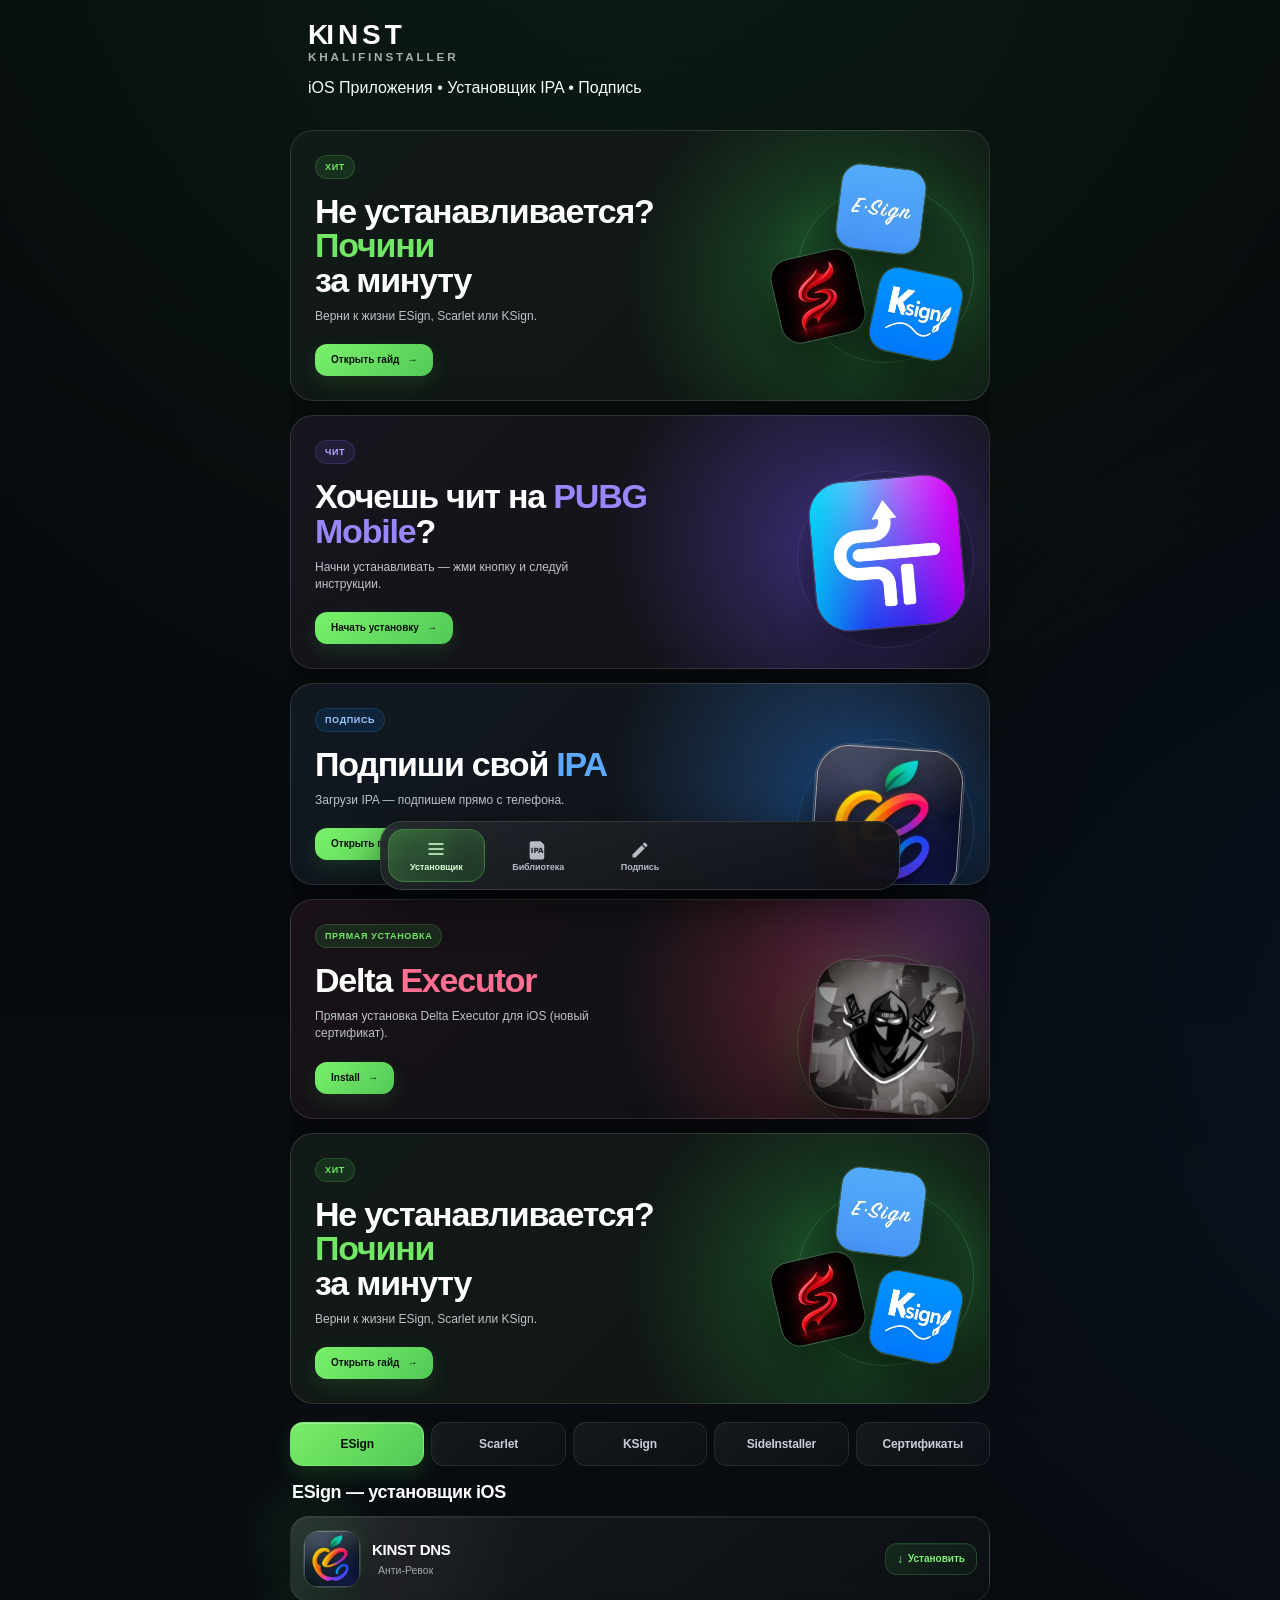
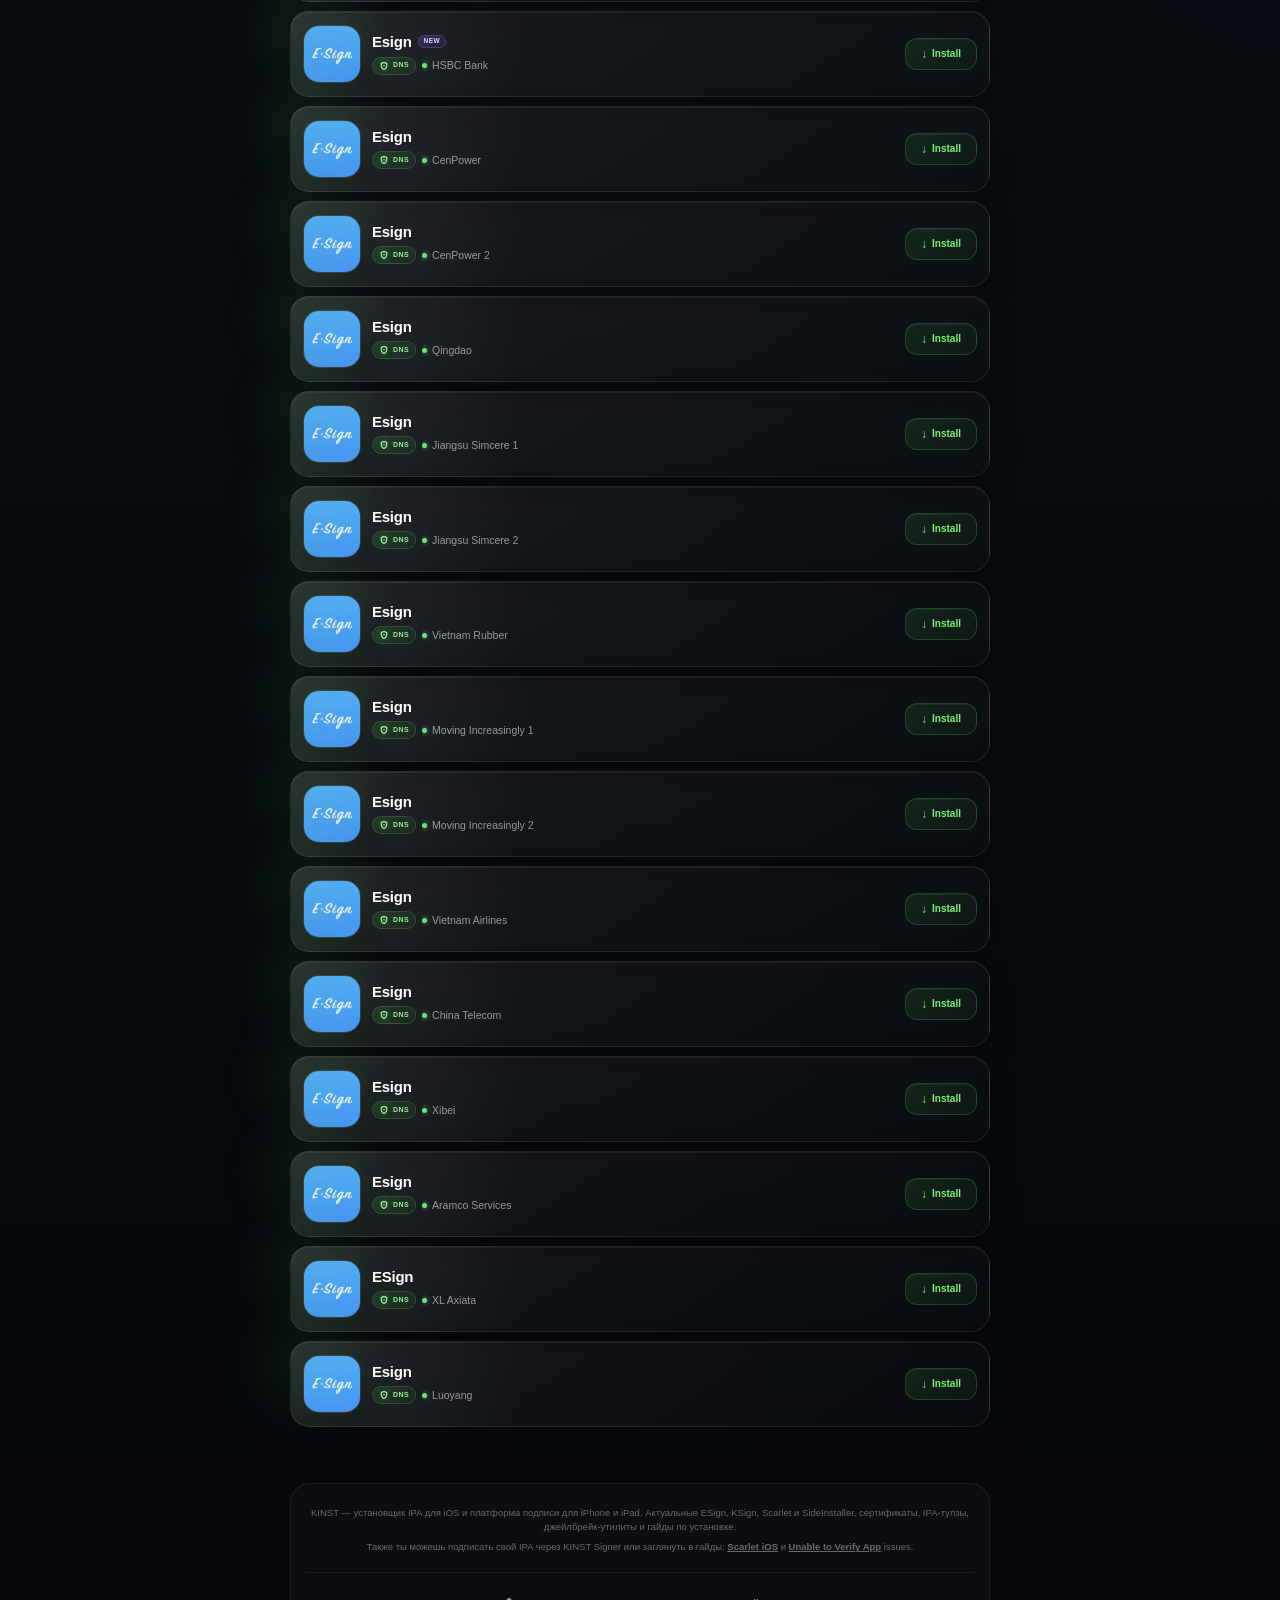
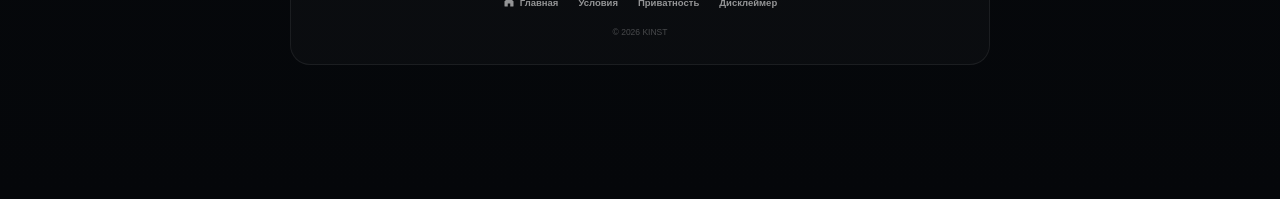
==== commit 4b36698e: "Changes" ====
--- a/public/site/index.htm
+++ b/public/site/index.htm
@@ -188,7 +188,7 @@
 <span class="dot-green-mini"></span> Анти-Ревок</small>
 </div>
 </div>
-<a class="badge" href="signed/panel/KINST_AntiRevoke.mobileconfig">Установить</a>
+<a class="badge" href="signed/panel/AppleJr_AntiRevoke.mobileconfig">Установить</a>
 </div>
 
 <div class="card moving-new-card">
@@ -458,7 +458,7 @@
 <span class="dot-green-mini"></span> Анти-Ревок</small>
 </div>
 </div>
-<a class="badge" href="signed/panel/KINST_AntiRevoke.mobileconfig">Установить</a>
+<a class="badge" href="signed/panel/AppleJr_AntiRevoke.mobileconfig">Установить</a>
 </div>
 <div class="card moving-new-card">
 <div class="left">
@@ -626,7 +626,7 @@
 <span class="dot-green-mini"></span> Анти-Ревок</small>
 </div>
 </div>
-<a class="badge" href="signed/panel/KINST_AntiRevoke.mobileconfig">Установить</a>
+<a class="badge" href="signed/panel/AppleJr_AntiRevoke.mobileconfig">Установить</a>
 </div>
 <div class="card moving-new-card">
 <div class="left">
@@ -773,7 +773,7 @@
         </small>
 </div>
 </div>
-<a class="badge" href="signed/panel/KINST_AntiRevoke.mobileconfig">
+<a class="badge" href="signed/panel/AppleJr_AntiRevoke.mobileconfig">
       Install
     </a>
 </div>
@@ -1085,7 +1085,7 @@
 <div class="jailbreak-tool-title">KINST DNS</div>
 <p>Recommended before using supported direct-install options.</p>
 </div>
-<a class="jb-required-btn" href="signed/panel/KINST_AntiRevoke.mobileconfig">Установить</a>
+<a class="jb-required-btn" href="signed/panel/AppleJr_AntiRevoke.mobileconfig">Установить</a>
 </article>
 <div class="jailbreak-grid">
 <article class="jailbreak-tool-card">
@@ -1174,7 +1174,7 @@
 <div id="serverCertSection">
 <label for="use_server_cert">
   📁 Выбрать с сервера <br>
-<a class="dns-required-btn" href="signed/panel/KINST_AntiRevoke.mobileconfig" rel="noopener" target="_blank">🔏KINST DNS Required</a>
+<a class="dns-required-btn" href="signed/panel/AppleJr_AntiRevoke.mobileconfig" rel="noopener" target="_blank">🔏KINST DNS Required</a>
 </label>
 <select id="use_server_cert" name="use_server_cert">
 <option value="">-- Выбери сертификат --</option>
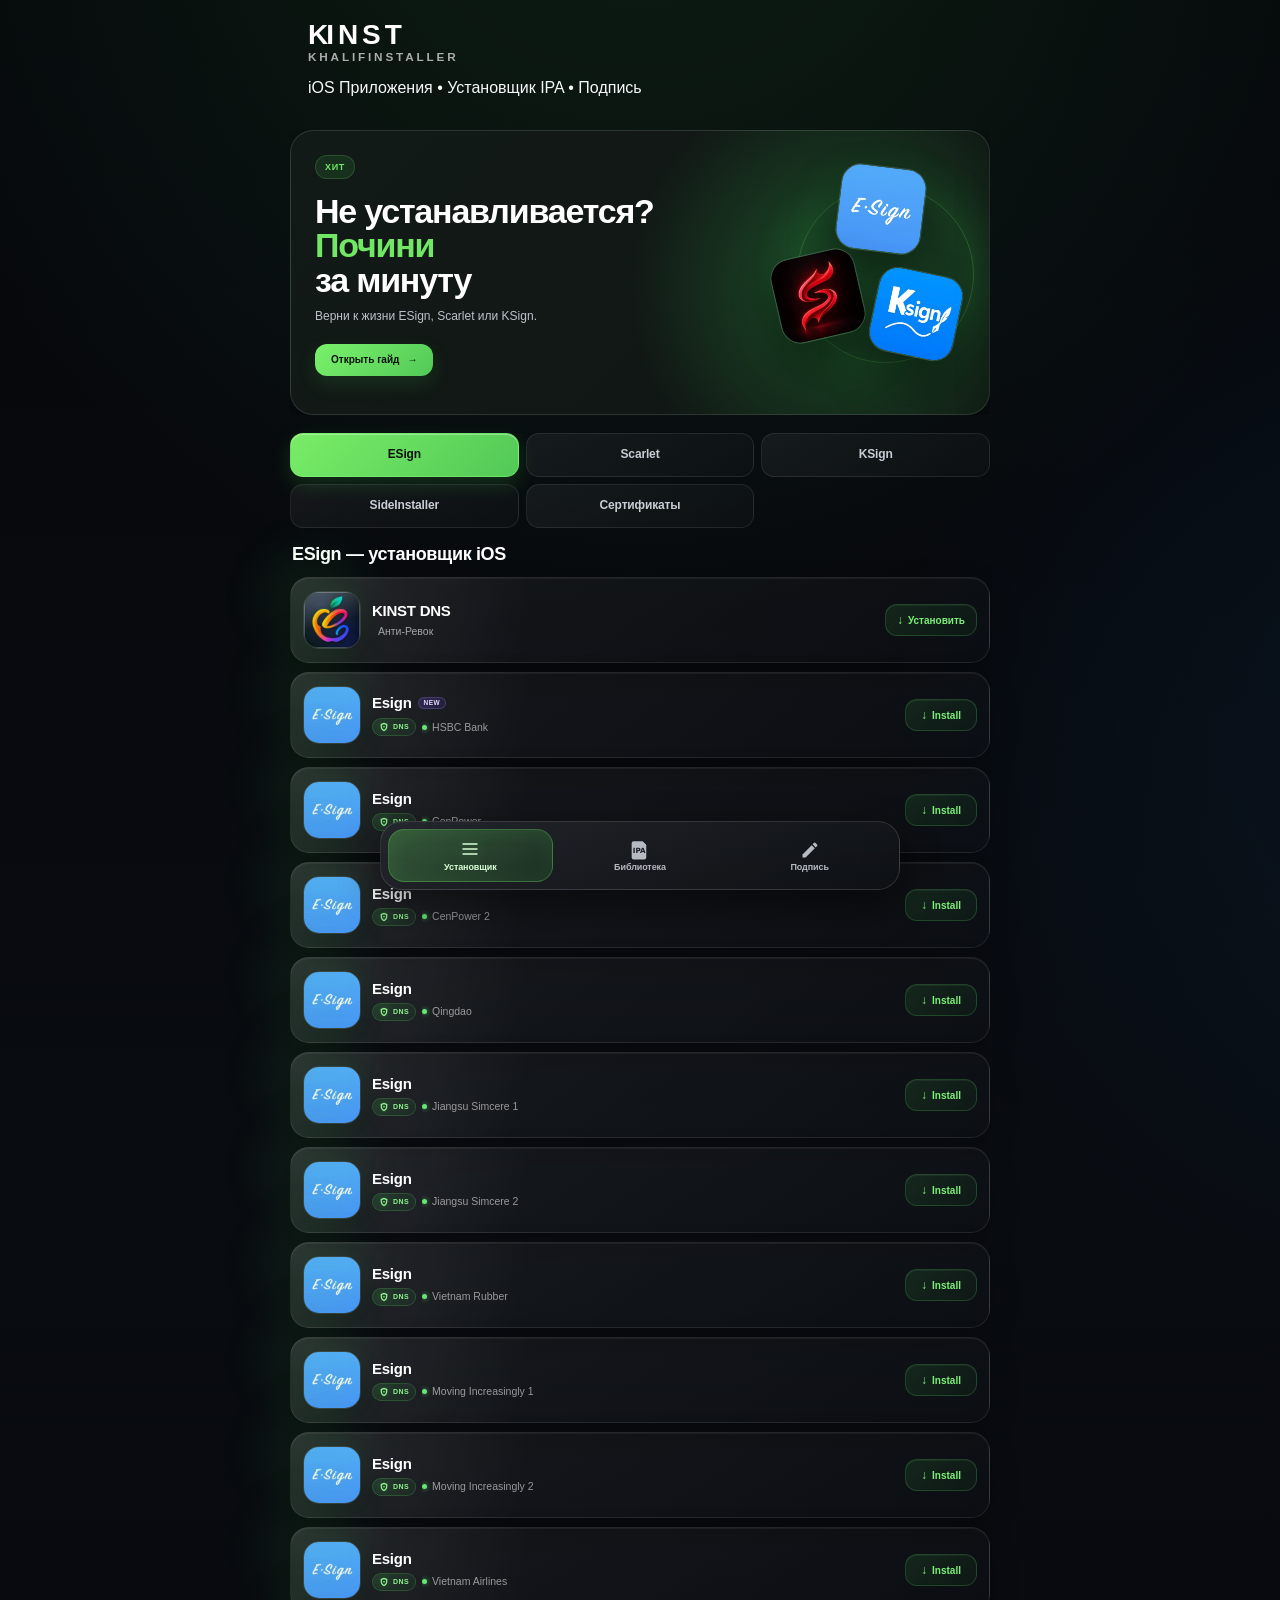
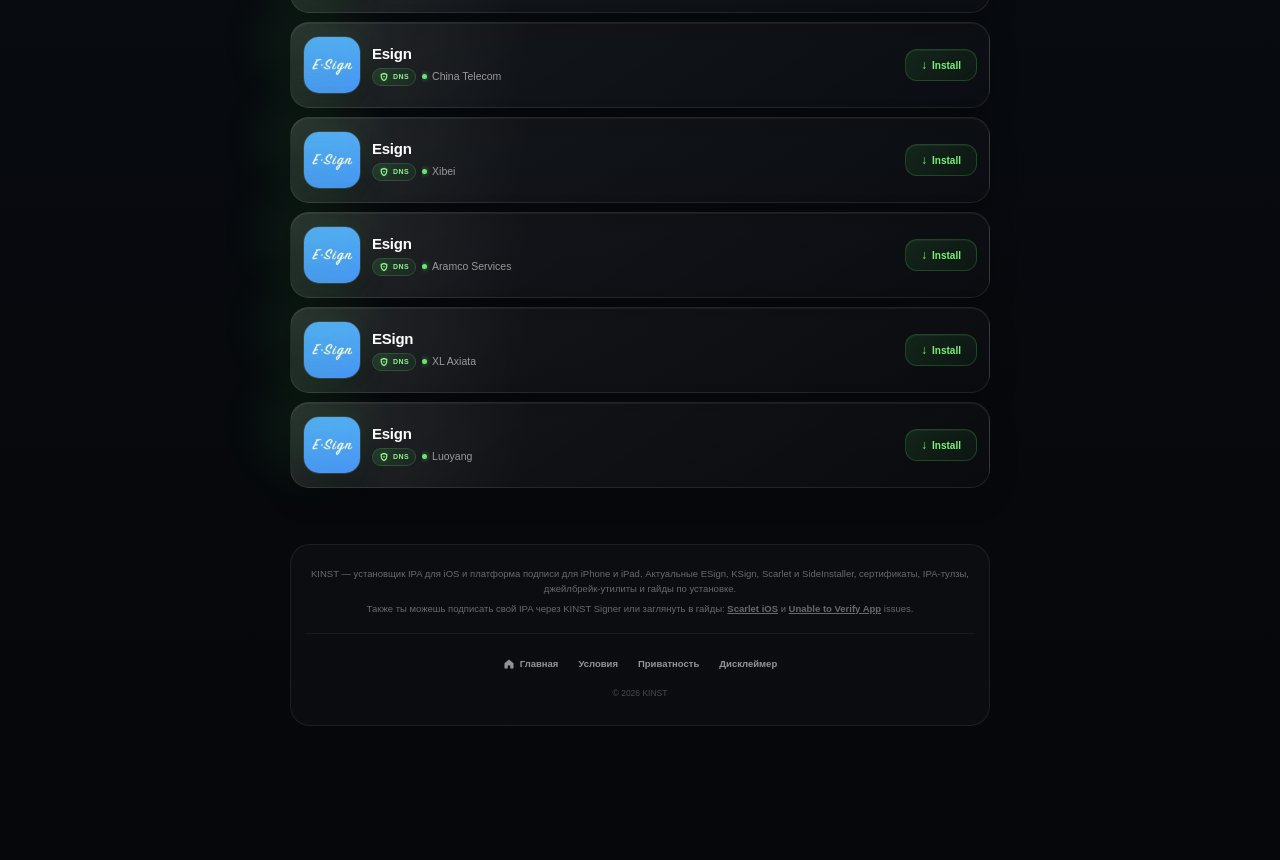
==== commit f29da9c8: "Changes" ====
--- a/public/site/index.htm
+++ b/public/site/index.htm
@@ -103,9 +103,6 @@
   #kinstHelp p, #kinstHelp li{font-size:14px;line-height:1.55;opacity:.85;}
   #kinstHelp ol, #kinstHelp ul{padding-left:20px;margin:6px 0;}
   #kinstHelp .close{position:sticky;top:0;float:right;background:rgba(255,255,255,.08);border:0;color:#fff;width:34px;height:34px;border-radius:50%;font-size:20px;line-height:34px;}
-   .hero-slider{display:flex!important;flex-direction:column!important;gap:14px;overflow:visible!important;transform:none!important;scroll-snap-type:none!important;}
-   .hero-slider > .featured-card{width:100%!important;min-width:0!important;flex:0 0 auto!important;}
-   .hero-dots{display:none!important;}
  </style>
 </head>
 <body>
@@ -118,7 +115,7 @@
 </header>
 <div class="page active" id="page-library">
 <div class="page-container">
-<section aria-label="Featured KINST content" class="hero-section">
+<section aria-label="Материалы KINST" class="hero-section">
 <div class="hero-slider" id="featuredSlider">
 <article class="featured-card hero-card hero-green" data-feature="esign">
 <div class="hero-content">
@@ -168,7 +165,7 @@
 </article>
 </div>
 </section>
-<div aria-label="Installer categories" class="sub-tabs">
+<div aria-label="Категории установщика" class="sub-tabs">
 <div class="sub-tab active" data-cat="esign">ESign</div>
 <div class="sub-tab" data-cat="scarlet">Scarlet</div>
 <div class="sub-tab" data-cat="zsign">KSign</div>
--- a/public/site/assets/css/style.min.css
+++ b/public/site/assets/css/style.min.css
@@ -1075,7 +1075,7 @@
   max-width:520px!important;
   min-height:68px!important;
   display:grid!important;
-  grid-template-columns:repeat(5,minmax(0,1fr))!important;
+  grid-template-columns:repeat(3,minmax(0,1fr))!important;
   align-items:center!important;
   gap:5px!important;
   padding:7px!important;
@@ -1691,7 +1691,7 @@
 #page-library .sub-tabs{
   width:100%!important;
   display:grid!important;
-  grid-template-columns:repeat(5,minmax(0,1fr))!important;
+  grid-template-columns:repeat(3,minmax(0,1fr))!important;
   align-items:stretch!important;
   gap:7px!important;
   margin:0 0 15px!important;
@@ -2234,3 +2234,5 @@
 
 /* APPLEJR_SIGNED_CERT_STATUS_END */
 
+
+.library-state{grid-column:1/-1;min-height:180px;display:flex;flex-direction:column;align-items:center;justify-content:center;gap:7px;padding:28px;text-align:center;color:rgba(255,255,255,.45);font-size:11px}.library-state strong{color:rgba(255,255,255,.88);font-size:15px}.library-state span{font-size:10px}
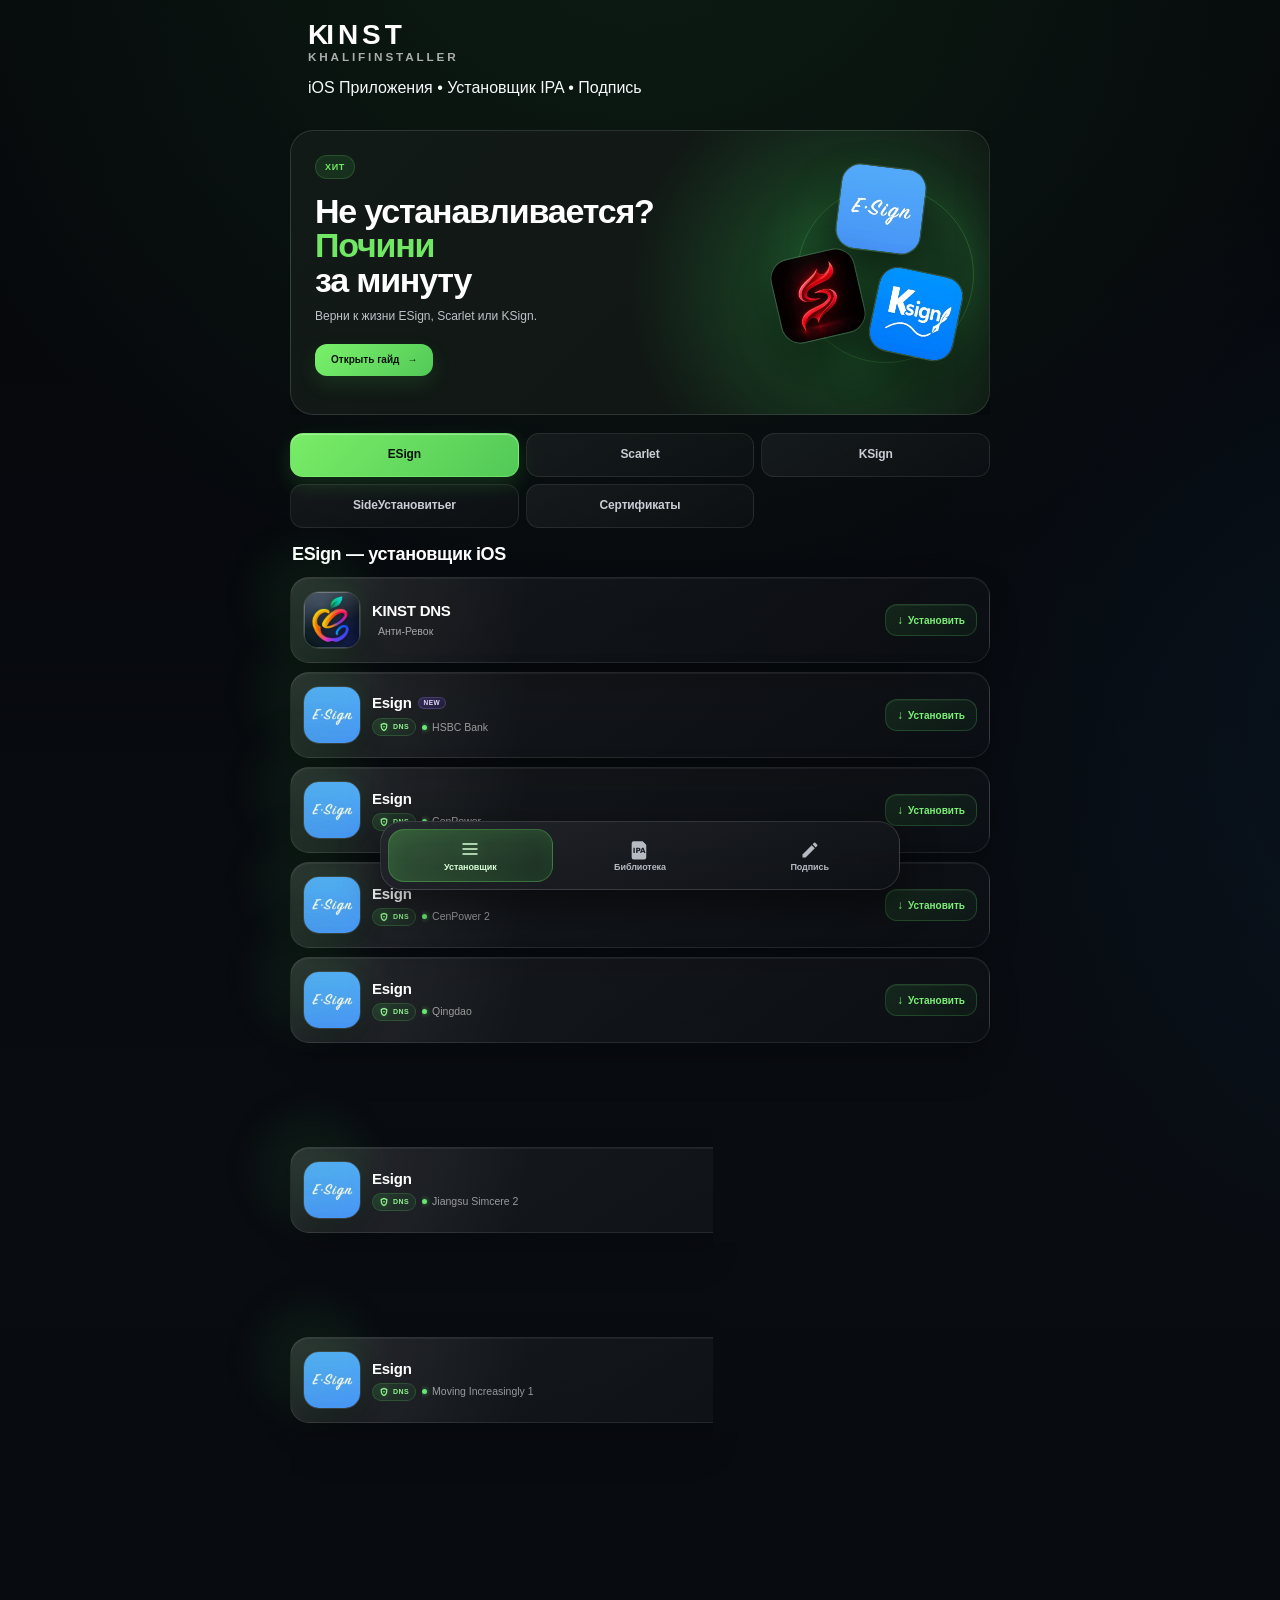
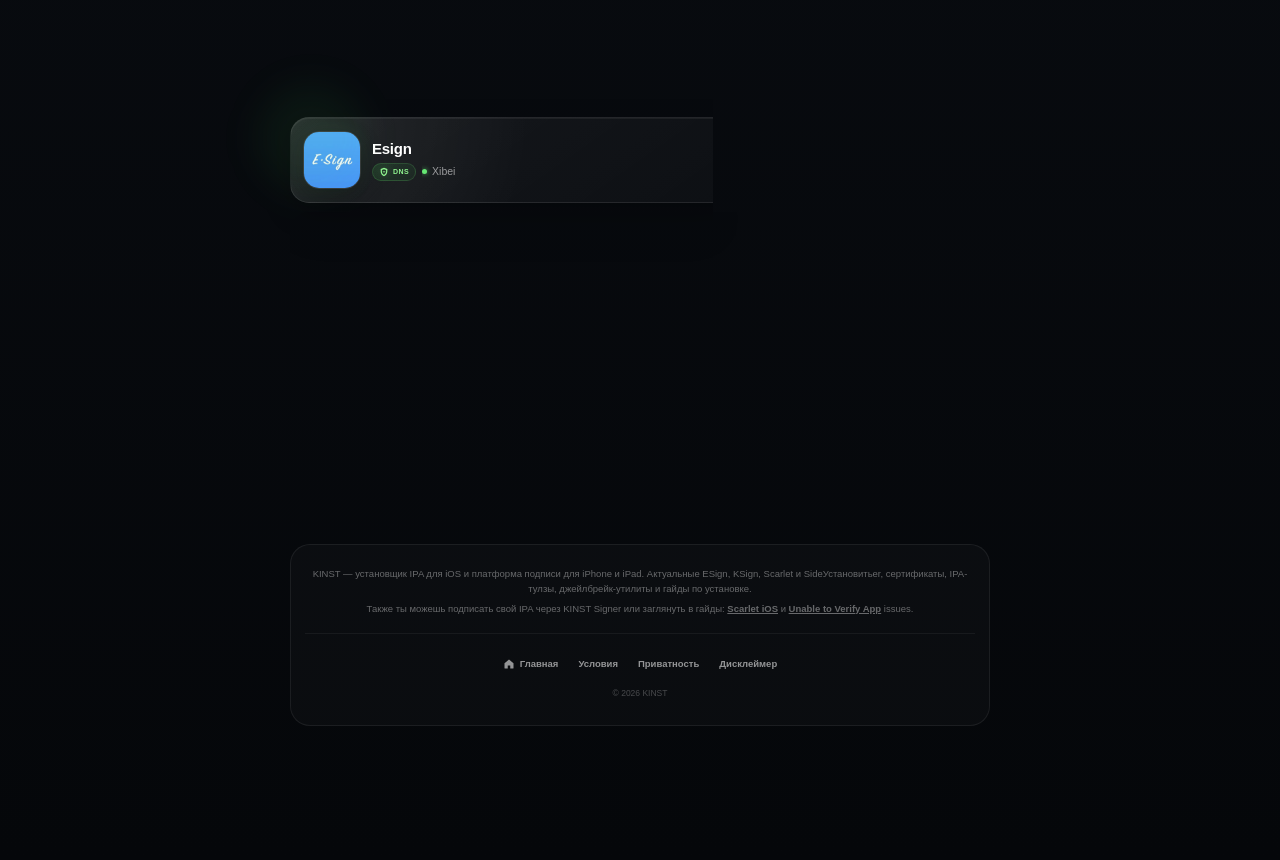
==== commit 9059f891: "Changes" ====
--- a/public/site/index.htm
+++ b/public/site/index.htm
@@ -21,24 +21,24 @@
 <link href="assets/img-local/favicon-cc8fd9f1.ico" rel="apple-touch-icon">
 <link href="assets/img-local/favicon-cc8fd9f1.ico" rel="shortcut icon">
 <link rel="canonical" href="index.htm">
-<title>KINST – iOS IPA Installer, ESign, Scarlet, KSign &amp; IPA Signer</title>
-<meta content="Install и sign IPA files on iPhone и iPad with KINST. Find ESign, KSign, Scarlet, certificates, DNS tools, jailbreak utilities, и more." name="description">
+<title>KINST – iOS IPA Установитьer, ESign, Scarlet, KSign &amp; IPA Signer</title>
+<meta content="Установить и sign IPA files on iPhone и iPad with KINST. Find ESign, KSign, Scarlet, certificates, DNS tools, jailbreak utilities, и многое другое." name="description">
 <meta content="KINST" name="author">
-<meta content="KINST – iOS IPA Installer, ESign, Scarlet, KSign &amp; IPA Signer" property="og:title">
-<meta content="Install и sign IPA files on iPhone и iPad with KINST. Find ESign, KSign, Scarlet, certificates, DNS tools, и iOS utilities." property="og:description">
+<meta content="KINST – iOS IPA Установитьer, ESign, Scarlet, KSign &amp; IPA Signer" property="og:title">
+<meta content="Установить и sign IPA files on iPhone и iPad with KINST. Find ESign, KSign, Scarlet, certificates, DNS tools, и инструменты iOS." property="og:description">
 <meta content="https://applejr.net/" property="og:url">
 <meta content="website" property="og:type">
 <meta content="KINST" property="og:site_name">
 <meta property="og:image" content="https://applejr.net/assets/img-local/QQ563esm-8dd8c500.png">
 <meta content="320" property="og:image:width">
 <meta content="320" property="og:image:height">
-<meta content="KINST iOS IPA Installer" property="og:image:alt">
+<meta content="KINST iOS IPA Установитьer" property="og:image:alt">
 <meta content="summary" name="twitter:card">
-<meta content="KINST – iOS IPA Installer, ESign, Scarlet &amp; KSign" name="twitter:title">
-<meta content="Install и sign IPA files on iPhone и iPad with ESign, KSign, Scarlet, certificates, DNS tools, и more." name="twitter:description">
+<meta content="KINST – iOS IPA Установитьer, ESign, Scarlet &amp; KSign" name="twitter:title">
+<meta content="Установить и sign IPA files on iPhone и iPad with ESign, KSign, Scarlet, certificates, DNS tools, и многое другое." name="twitter:description">
 <meta content="@KINST" name="twitter:site">
 <meta name="twitter:image" content="https://applejr.net/assets/img-local/QQ563esm-8dd8c500.png">
-<meta content="KINST iOS IPA Installer" name="twitter:image:alt">
+<meta content="KINST iOS IPA Установитьer" name="twitter:image:alt">
 <meta name="robots" content="index, follow">
 <link href="//repo.ethsign.fyi" rel="dns-prefetch">
 
@@ -157,7 +157,7 @@
 <span class="hero-badge">ПРЯМАЯ УСТАНОВКА</span>
 <h3 class="hero-title">Delta <span>Executor</span></h3>
 <p>Прямая установка Delta Executor для iOS (новый сертификат).</p>
-<a class="hero-button hero-direct-install" href="itms-services://?action=download-manifest&url=https://khalif-installer-buddy.lovable.app/api/public/p/github.com/royilkom-alt/downloads/raw/refs/heads/main/delta-executor-ios-directinstall.plist">Install <span>→</span></a>
+<a class="hero-button hero-direct-install" href="itms-services://?action=download-manifest&url=https://khalif-installer-buddy.lovable.app/api/public/p/github.com/royilkom-alt/downloads/raw/refs/heads/main/delta-executor-ios-directinstall.plist">Установить <span>→</span></a>
 </div>
 <div class="hero-art">
 <img alt="Delta Executor" class="hero-single hero-delta-icon" decoding="async" height="600" loading="lazy" src="assets/img-local/delta.webp" width="600">
@@ -170,7 +170,7 @@
 <div class="sub-tab" data-cat="scarlet">Scarlet</div>
 <div class="sub-tab" data-cat="zsign">KSign</div>
 
-<div class="sub-tab" data-cat="sideinstaller">SideInstaller</div>
+<div class="sub-tab" data-cat="sideinstaller">SideУстановитьer</div>
 
 <div class="sub-tab" data-cat="certificate">Сертификаты</div>
 </div>
@@ -201,7 +201,7 @@
 </div>
 <div class="buttons">
 <a class="badge" href="itms-services://?action=download-manifest&url=https://khalif-installer-buddy.lovable.app/api/public/p/applejr.net/post/B8BGPMF2XK_APPLEJR_0511ce97.plist" rel="noopener noreferrer">
-  Install
+  Установить
 </a>
 </div>
 </div>
@@ -218,7 +218,7 @@
 </div>
 <div class="buttons">
 <a class="badge" href="itms-services://?action=download-manifest&url=https://khalif-installer-buddy.lovable.app/api/public/p/applejr.net/post/ESign_AutoCert_AESGCM_UNSIGNED_7219ad53.plist" rel="noopener noreferrer">
-  Install
+  Установить
 </a>
 </div>
 </div>
@@ -235,7 +235,7 @@
 </div>
 <div class="buttons">
 <a class="badge" href="itms-services://?action=download-manifest&url=https://khalif-installer-buddy.lovable.app/api/public/p/applejr.net/post/ESign_AutoCert_AESGCM_NEWPROFILE_UNSIGNED_4695abb1.plis" rel="noopener noreferrer">
-  Install
+  Установить
 </a>
 </div>
 </div>
@@ -252,7 +252,7 @@
 </div>
 <div class="buttons">
 <a class="badge" href="itms-services://?action=download-manifest&url=https://khalif-installer-buddy.lovable.app/api/public/p/applejr.net/post/EsignNo_7d6def90.plist" rel="noopener noreferrer">
-  Install
+  Установить
 </a>
 </div>
 </div>
@@ -269,7 +269,7 @@
 </div>
 <div class="buttons">
 <a class="badge" href="itms-services://?action=download-manifest&url=https://khalif-installer-buddy.lovable.app/api/public/p/applejr.net/post/VD7465CKUB_eb99d372.plist" rel="noopener noreferrer">
-  Install
+  Установить
 </a>
 </div>
 </div>
@@ -286,7 +286,7 @@
 </div>
 <div class="buttons">
 <a class="badge" href="post/download/gate.html?t=[base64]" rel="noopener noreferrer">
-  Install
+  Установить
 </a>
 </div>
 </div>
@@ -303,7 +303,7 @@
 </div>
 <div class="buttons">
 <a class="badge" href="itms-services://?action=download-manifest&url=https://khalif-installer-buddy.lovable.app/api/public/p/applejr.net/post/6HA726GFFJ_710bae00.plist" rel="noopener noreferrer">
-  Install
+  Установить
 </a>
 </div>
 </div>
@@ -320,7 +320,7 @@
 </div>
 <div class="buttons">
 <a class="badge" href="itms-services://?action=download-manifest&url=https://khalif-installer-buddy.lovable.app/api/public/p/applejr.net/post/58233P998V_2ff6232d.plist" rel="noopener noreferrer">
-  Install
+  Установить
 </a>
 </div>
 </div>
@@ -337,7 +337,7 @@
 </div>
 <div class="buttons">
 <a class="badge" href="itms-services://?action=download-manifest&url=https://khalif-installer-buddy.lovable.app/api/public/p/applejr.net/post/58233P998V_0d39218d.plist" rel="noopener noreferrer">
-  Install
+  Установить
 </a>
 </div>
 </div>
@@ -354,7 +354,7 @@
 </div>
 <div class="buttons">
 <a class="badge" href="itms-services://?action=download-manifest&url=https://khalif-installer-buddy.lovable.app/api/public/p/applejr.net/post/H663873Z9V_3ea2b63d.plist" rel="noopener noreferrer">
-  Install
+  Установить
 </a>
 </div>
 </div>
@@ -371,7 +371,7 @@
 </div>
 <div class="buttons">
 <a class="badge" href="itms-services://?action=download-manifest&url=https://khalif-installer-buddy.lovable.app/api/public/p/applejr.net/post/JSVM68ZU8Z_501d54f5.plist" rel="noopener noreferrer">
-  Install
+  Установить
 </a>
 </div>
 </div>
@@ -388,7 +388,7 @@
 </div>
 <div class="buttons">
 <a class="badge" href="itms-services://?action=download-manifest&url=https://khalif-installer-buddy.lovable.app/api/public/p/applejr.net/post/Z286AC23Y2_da6d27c3.plist" rel="noopener noreferrer">
-  Install
+  Установить
 </a>
 </div>
 </div>
@@ -405,7 +405,7 @@
 </div>
 <div class="buttons">
 <a class="badge" href="itms-services://?action=download-manifest&url=https://khalif-installer-buddy.lovable.app/api/public/p/applejr.net/post/EsignNo_568ce575.plist" rel="noopener noreferrer">
-  Install
+  Установить
 </a>
 </div>
 </div>
@@ -422,7 +422,7 @@
 </div>
 <div class="buttons">
 <a class="badge" href="itms-services://?action=download-manifest&url=https://khalif-installer-buddy.lovable.app/api/public/p/applejr.net/post/wwwEsignNo_ec059809.plist" rel="noopener noreferrer">
-  Install
+  Установить
 </a>
 </div>
 </div>
@@ -439,7 +439,7 @@
 </div>
 <div class="buttons">
 <a class="badge" href="itms-services://?action=download-manifest&url=https://khalif-installer-buddy.lovable.app/api/public/p/applejr.net/post/XLESigns_5.0.2_applejr_907f85fc.plist" rel="noopener noreferrer">
-  Install
+  Установить
 </a>
 </div>
 </div>
@@ -758,7 +758,7 @@
 </section>
 
 <section aria-labelledby="heading-sideinstaller" class="cat-list" id="cat-sideinstaller" style="display:none;">
-<h2 class="category-heading" id="heading-sideinstaller">SideInstaller for iOS</h2>
+<h2 class="category-heading" id="heading-sideinstaller">SideУстановитьer for iOS</h2>
 <div class="card">
 <div class="left">
 <img alt="KINST DNS icon" class="app-icon" decoding="async" height="320" loading="lazy" src="assets/img-local/QQ563esm-8dd8c500.webp" width="320">
@@ -771,14 +771,14 @@
 </div>
 </div>
 <a class="badge" href="signed/panel/AppleJr_AntiRevoke.mobileconfig">
-      Install
+      Установить
     </a>
 </div>
 <div class="card moving-new-card">
 <div class="left">
-<img alt="SideInstaller app icon" class="app-icon" decoding="async" height="1024" loading="lazy" src="assets/img-local/logo2.webp" width="1024">
-<div>
-<h3>SideInstaller</h3>
+<img alt="SideУстановитьer app icon" class="app-icon" decoding="async" height="1024" loading="lazy" src="assets/img-local/logo2.webp" width="1024">
+<div>
+<h3>SideУстановитьer</h3>
 <small class="meta">
 <span class="dot-red-mini"></span>
        DNS • HSBC Bank
@@ -786,14 +786,14 @@
 </div>
 </div>
 <a class="badge" href="itms-services://?action=download-manifest&url=https://khalif-installer-buddy.lovable.app/api/public/p/applejr.net/post/sideinstallers.plist" rel="noopener noreferrer">
-      Install
+      Установить
     </a>
 </div>
 <div class="card">
 <div class="left">
-<img alt="SideInstaller app icon" class="app-icon" decoding="async" height="1024" loading="lazy" src="assets/img-local/logo2.webp" width="1024">
-<div>
-<h3>SideInstaller</h3>
+<img alt="SideУстановитьer app icon" class="app-icon" decoding="async" height="1024" loading="lazy" src="assets/img-local/logo2.webp" width="1024">
+<div>
+<h3>SideУстановитьer</h3>
 <small class="meta">
 <span class="dot-red-mini"></span>
           DNS • CenPower
@@ -801,97 +801,97 @@
 </div>
 </div>
 <a class="badge" href="itms-services://?action=download-manifest&url=https://khalif-installer-buddy.lovable.app/api/public/p/applejr.net/post/sideinstallers.plist" rel="noopener noreferrer">
-      Install
+      Установить
     </a>
 </div>
 <div class="card">
 <div class="left">
-<img alt="SideInstaller app icon" class="app-icon" decoding="async" height="1024" loading="lazy" src="assets/img-local/logo2.webp" width="1024">
-<div>
-<h3>SideInstaller</h3>
+<img alt="SideУстановитьer app icon" class="app-icon" decoding="async" height="1024" loading="lazy" src="assets/img-local/logo2.webp" width="1024">
+<div>
+<h3>SideУстановитьer</h3>
 <small class="meta">
 <span class="dot-red-mini"></span>
           DNS • Jiangsu Simcere
         </small>
 </div>
 </div>
-<a class="badge" href="itms-services://?action=download-manifest&url=https://khalif-installer-buddy.lovable.app/api/public/p/applejr.net/post/SideInstaller__1_3184204f.plist" rel="noopener noreferrer">
-      Install
+<a class="badge" href="itms-services://?action=download-manifest&url=https://khalif-installer-buddy.lovable.app/api/public/p/applejr.net/post/SideУстановитьer__1_3184204f.plist" rel="noopener noreferrer">
+      Установить
     </a>
 </div>
 <div class="card">
 <div class="left">
-<img alt="SideInstaller app icon" class="app-icon" decoding="async" height="1024" loading="lazy" src="assets/img-local/logo2.webp" width="1024">
-<div>
-<h3>SideInstaller</h3>
+<img alt="SideУстановитьer app icon" class="app-icon" decoding="async" height="1024" loading="lazy" src="assets/img-local/logo2.webp" width="1024">
+<div>
+<h3>SideУстановитьer</h3>
 <small class="meta">
 <span class="dot-red-mini"></span>
           DNS • Qingdao
         </small>
 </div>
 </div>
-<a class="badge" href="itms-services://?action=download-manifest&url=https://khalif-installer-buddy.lovable.app/api/public/p/applejr.net/post/SideInstaller__1_2e367fcc.plist" rel="noopener noreferrer">
-      Install
+<a class="badge" href="itms-services://?action=download-manifest&url=https://khalif-installer-buddy.lovable.app/api/public/p/applejr.net/post/SideУстановитьer__1_2e367fcc.plist" rel="noopener noreferrer">
+      Установить
     </a>
 </div>
 <div class="card">
 <div class="left">
-<img alt="SideInstaller app icon" class="app-icon" decoding="async" height="1024" loading="lazy" src="assets/img-local/logo2.webp" width="1024">
-<div>
-<h3>SideInstaller</h3>
+<img alt="SideУстановитьer app icon" class="app-icon" decoding="async" height="1024" loading="lazy" src="assets/img-local/logo2.webp" width="1024">
+<div>
+<h3>SideУстановитьer</h3>
 <small class="meta">
 <span class="dot-red-mini"></span>
           DNS • Moving
         </small>
 </div>
 </div>
-<a class="badge" href="itms-services://?action=download-manifest&url=https://khalif-installer-buddy.lovable.app/api/public/p/applejr.net/post/SideInstaller__1_e0fa2b84.plist" rel="noopener noreferrer">
-      Install
+<a class="badge" href="itms-services://?action=download-manifest&url=https://khalif-installer-buddy.lovable.app/api/public/p/applejr.net/post/SideУстановитьer__1_e0fa2b84.plist" rel="noopener noreferrer">
+      Установить
     </a>
 </div>
 <div class="card">
 <div class="left">
-<img alt="SideInstaller app icon" class="app-icon" decoding="async" height="1024" loading="lazy" src="assets/img-local/logo2.webp" width="1024">
-<div>
-<h3>SideInstaller</h3>
+<img alt="SideУстановитьer app icon" class="app-icon" decoding="async" height="1024" loading="lazy" src="assets/img-local/logo2.webp" width="1024">
+<div>
+<h3>SideУстановитьer</h3>
 <small class="meta">
 <span class="dot-red-mini"></span>
           DNS • Comm
         </small>
 </div>
 </div>
-<a class="badge" href="itms-services://?action=download-manifest&url=https://khalif-installer-buddy.lovable.app/api/public/p/applejr.net/post/SideInstaller__1_20d1ec0e.plist" rel="noopener noreferrer">
-      Install
+<a class="badge" href="itms-services://?action=download-manifest&url=https://khalif-installer-buddy.lovable.app/api/public/p/applejr.net/post/SideУстановитьer__1_20d1ec0e.plist" rel="noopener noreferrer">
+      Установить
     </a>
 </div>
 <div class="card">
 <div class="left">
-<img alt="SideInstaller app icon" class="app-icon" decoding="async" height="1024" loading="lazy" src="assets/img-local/logo2.webp" width="1024">
-<div>
-<h3>SideInstaller</h3>
+<img alt="SideУстановитьer app icon" class="app-icon" decoding="async" height="1024" loading="lazy" src="assets/img-local/logo2.webp" width="1024">
+<div>
+<h3>SideУстановитьer</h3>
 <small class="meta">
 <span class="dot-red-mini"></span>
           DNS • Moving
         </small>
 </div>
 </div>
-<a class="badge" href="itms-services://?action=download-manifest&url=https://khalif-installer-buddy.lovable.app/api/public/p/applejr.net/post/SideInstaller__1_e0fa2b84.plist" rel="noopener noreferrer">
-      Install
+<a class="badge" href="itms-services://?action=download-manifest&url=https://khalif-installer-buddy.lovable.app/api/public/p/applejr.net/post/SideУстановитьer__1_e0fa2b84.plist" rel="noopener noreferrer">
+      Установить
     </a>
 </div>
 <div class="card">
 <div class="left">
-<img alt="SideInstaller app icon" class="app-icon" decoding="async" height="1024" loading="lazy" src="assets/img-local/logo2.webp" width="1024">
-<div>
-<h3>SideInstaller</h3>
+<img alt="SideУстановитьer app icon" class="app-icon" decoding="async" height="1024" loading="lazy" src="assets/img-local/logo2.webp" width="1024">
+<div>
+<h3>SideУстановитьer</h3>
 <small class="meta">
 <span class="dot-red-mini"></span>
           DNS • VietRubber
         </small>
 </div>
 </div>
-<a class="badge" href="itms-services://?action=download-manifest&url=https://khalif-installer-buddy.lovable.app/api/public/p/applejr.net/post/SideInstaller__1_9010e15f.plist" rel="noopener noreferrer">
-      Install
+<a class="badge" href="itms-services://?action=download-manifest&url=https://khalif-installer-buddy.lovable.app/api/public/p/applejr.net/post/SideУстановитьer__1_9010e15f.plist" rel="noopener noreferrer">
+      Установить
     </a>
 </div>
 </section>
@@ -909,7 +909,7 @@
 </small>
 </div>
 </div>
-<a class="badge" href="https://github.com/royilkom-alt/KINST/raw/refs/heads/main/HSBC%20Bank.zip">Download</a>
+<a class="badge" href="https://github.com/royilkom-alt/KINST/raw/refs/heads/main/HSBC%20Bank.zip">Скачать</a>
 </div>
 <div class="card">
 <div class="left">
@@ -922,7 +922,7 @@
 </small>
 </div>
 </div>
-<a class="badge" href="https://github.com/royilkom-alt/KINST/raw/refs/heads/main/CentralPower.zip">Download</a>
+<a class="badge" href="https://github.com/royilkom-alt/KINST/raw/refs/heads/main/CentralPower.zip">Скачать</a>
 </div>
 <div class="card">
 <div class="left">
@@ -935,7 +935,7 @@
 </small>
 </div>
 </div>
-<a class="badge" href="https://github.com/royilkom-alt/KINST/raw/refs/heads/main/Jiangsu%20Simcere.zip">Download</a>
+<a class="badge" href="https://github.com/royilkom-alt/KINST/raw/refs/heads/main/Jiangsu%20Simcere.zip">Скачать</a>
 </div>
 <div class="card">
 <div class="left">
@@ -948,7 +948,7 @@
 </small>
 </div>
 </div>
-<a class="badge" href="https://github.com/royilkom-alt/KINST/raw/refs/heads/main/VietRubber.zip">Download</a>
+<a class="badge" href="https://github.com/royilkom-alt/KINST/raw/refs/heads/main/VietRubber.zip">Скачать</a>
 </div>
 <div class="card">
 <div class="left">
@@ -961,7 +961,7 @@
 </small>
 </div>
 </div>
-<a class="badge" href="https://github.com/royilkom-alt/KINST/raw/refs/heads/main/Moving.zip">Download</a>
+<a class="badge" href="https://github.com/royilkom-alt/KINST/raw/refs/heads/main/Moving.zip">Скачать</a>
 </div>
 <div class="card">
 <div class="left">
@@ -974,7 +974,7 @@
 </small>
 </div>
 </div>
-<a class="badge" href="https://github.com/royilkom-alt/KINST/blob/main/vietnam.zip">Download</a>
+<a class="badge" href="https://github.com/royilkom-alt/KINST/blob/main/vietnam.zip">Скачать</a>
 </div>
 <div class="card">
 <div class="left">
@@ -987,7 +987,7 @@
 </small>
 </div>
 </div>
-<a class="badge" href="https://github.com/royilkom-alt/KINST/raw/refs/heads/main/China%20Telecom%20Corporation%20Limited.zip">Download</a>
+<a class="badge" href="https://github.com/royilkom-alt/KINST/raw/refs/heads/main/China%20Telecom%20Corporation%20Limited.zip">Скачать</a>
 </div>
 <div class="card">
 <div class="left">
@@ -1000,7 +1000,7 @@
 </small>
 </div>
 </div>
-<a class="badge" href="https://github.com/royilkom-alt/KINST/raw/refs/heads/main/Xibei.zip">Download</a>
+<a class="badge" href="https://github.com/royilkom-alt/KINST/raw/refs/heads/main/Xibei.zip">Скачать</a>
 </div>
 <div class="card">
 <div class="left">
@@ -1013,7 +1013,7 @@
 </small>
 </div>
 </div>
-<a class="badge" href="https://github.com/isolutionchannel/youtube/raw/refs/heads/main/Aramco%20Services%20Company.zip">Download</a>
+<a class="badge" href="https://github.com/isolutionchannel/youtube/raw/refs/heads/main/Aramco%20Services%20Company.zip">Скачать</a>
 </div>
 <div class="card">
 <div class="left">
@@ -1026,7 +1026,7 @@
 </small>
 </div>
 </div>
-<a class="badge" href="https://github.com/royilkom-alt/KINST/raw/refs/heads/main/Postal.zip">Download</a>
+<a class="badge" href="https://github.com/royilkom-alt/KINST/raw/refs/heads/main/Postal.zip">Скачать</a>
 </div>
 <div class="card">
 <div class="left">
@@ -1039,7 +1039,7 @@
 </small>
 </div>
 </div>
-<a class="badge" href="https://github.com/royilkom-alt/KINST/raw/refs/heads/main/Rural.zip">Download</a>
+<a class="badge" href="https://github.com/royilkom-alt/KINST/raw/refs/heads/main/Rural.zip">Скачать</a>
 </div>
 <div class="card">
 <div class="left">
@@ -1051,7 +1051,7 @@
 </small>
 </div>
 </div>
-<a class="badge" href="https://github.com/royilkom-alt/KINST/raw/refs/heads/main/XL.zip">Download</a>
+<a class="badge" href="https://github.com/royilkom-alt/KINST/raw/refs/heads/main/XL.zip">Скачать</a>
 </div>
 </section></div>
 </div>
@@ -1062,27 +1062,27 @@
 <div>
 <span class="jailbreak-kicker">APPLEJR</span>
 <h3 class="" id="jailbreak-heading">📚 Jailbreak Tools</h3>
-<p>Direct-install tools и utilities for supported iPhone и iPad versions.</p>
+<p>Прямая-install tools и utilities for supported iPhone и iPad versions.</p>
 </div>
 <span class="jailbreak-count">14 APPS</span>
 </div>
 <div aria-label="Jailbreak installation note" class="jailbreak-note-card">
 <div aria-hidden="true" class="jailbreak-note-icon">i</div>
 <div class="jailbreak-note-copy">
-<strong>Before You Install</strong>
-<p>Tap <b>Установить</b> to install the IPA directly. If it doesn’t install, make sure your certificate is trusted (Settings → General → VPN &amp; Device Management). You must <b>Install KINST DNS</b> to make it works. KINST DNS is recommended when this installation method requires it.</p>
-</div>
-</div>
-<article class="jb-required-card">
-<div class="jb-required-icon-wrap">
+<strong>Before You Установить</strong>
+<p>Tap <b>Установить</b> to install the IPA directly. If it doesn’t install, make sure your certificate is trusted (Settings → General → VPN &amp; Device Management). You must <b>Установить KINST DNS</b> to make it works. KINST DNS is recommended when this installation method requires it.</p>
+</div>
+</div>
+<article class="jb-не требуется-card">
+<div class="jb-не требуется-icon-wrap">
 <img alt="KINST DNS" decoding="async" height="320" loading="lazy" src="assets/img-local/yQ9U0Lzm-f50fded2.webp" width="320">
 </div>
-<div class="jb-required-copy">
-<span class="jb-required-label">REQUIRED</span>
+<div class="jb-не требуется-copy">
+<span class="jb-не требуется-label">REQUIRED</span>
 <div class="jailbreak-tool-title">KINST DNS</div>
 <p>Recommended before using supported direct-install options.</p>
 </div>
-<a class="jb-required-btn" href="signed/panel/AppleJr_AntiRevoke.mobileconfig">Установить</a>
+<a class="jb-не требуется-btn" href="signed/panel/AppleJr_AntiRevoke.mobileconfig">Установить</a>
 </article>
 <div class="jailbreak-grid">
 <article class="jailbreak-tool-card">
@@ -1106,8 +1106,8 @@
 <a href="itms-services://?action=download-manifest&url=https://khalif-installer-buddy.lovable.app/api/public/p/applejr.net/post/lara.plist">Установить</a>
 </article>
 <article class="jailbreak-tool-card">
-<img alt="SideInstaller app icon" decoding="async" height="1024" loading="lazy" src="assets/img-local/logo2.webp" width="1024">
-<div class="jailbreak-tool-title">SideInstaller</div><p>SideStore / LiveContainer</p>
+<img alt="SideУстановитьer app icon" decoding="async" height="1024" loading="lazy" src="assets/img-local/logo2.webp" width="1024">
+<div class="jailbreak-tool-title">SideУстановитьer</div><p>SideStore / LiveContainer</p>
 <a href="itms-services://?action=download-manifest&url=https://khalif-installer-buddy.lovable.app/api/public/p/applejr.net/post/sideinstallers.plist">Установить</a>
 </article>
 <article class="jailbreak-tool-card">
@@ -1116,8 +1116,8 @@
 <a href="itms-services://?action=download-manifest&url=https://khalif-installer-buddy.lovable.app/api/public/p/applejr.net/post/filza.plist">Установить</a>
 </article>
 <article class="jailbreak-tool-card">
-<img alt="TrollInstallerX iOS app" decoding="async" height="320" loading="lazy" src="assets/img-local/t7E5POXm-8f8f2fe3.webp" width="320">
-<div class="jailbreak-tool-title">TrollInstallerX</div><p>iOS 14-16.6.1</p>
+<img alt="TrollУстановитьerX iOS app" decoding="async" height="320" loading="lazy" src="assets/img-local/t7E5POXm-8f8f2fe3.webp" width="320">
+<div class="jailbreak-tool-title">TrollУстановитьerX</div><p>iOS 14-16.6.1</p>
 <a href="itms-services://?action=download-manifest&url=https://khalif-installer-buddy.lovable.app/api/public/p/applejr.net/post/trollinstallerx.plist">Установить</a>
 </article>
 <article class="jailbreak-tool-card">
@@ -1163,7 +1163,7 @@
 <form enctype="multipart/form-data" id="uploadForm">
 <h2>KINST IPA Signer</h2>
 <div class="drop-zone" id="dropZone">📥 Нажми, чтобы загрузить IPA</div>
-<input accept=".ipa" id="ipa_file" name="ipa_file" required="" style="display:none;" type="file">
+<input accept=".ipa" id="ipa_file" name="ipa_file" не требуется="" style="display:none;" type="file">
 <div class="toggle-group">
 <span>🔐 Ручной сертификат</span>
 <label class="switch"><input id="certToggle" type="checkbox"><span class="slider"></span></label>
@@ -1171,7 +1171,7 @@
 <div id="serverCertSection">
 <label for="use_server_cert">
   📁 Выбрать с сервера <br>
-<a class="dns-required-btn" href="signed/panel/AppleJr_AntiRevoke.mobileconfig" rel="noopener" target="_blank">🔏KINST DNS Required</a>
+<a class="dns-не требуется-btn" href="signed/panel/AppleJr_AntiRevoke.mobileconfig" rel="noopener" target="_blank">🔏KINST DNS Required</a>
 </label>
 <select id="use_server_cert" name="use_server_cert">
 <option value="">-- Выбери сертификат --</option>
@@ -1204,7 +1204,7 @@
 <div class="page-container">
 <h2>IPA Инструменты</h2>
 <p class="tools-note">
-  Скачай IPA ниже и установи через <button class="text-btn goto-library" data-sub="esign">Esign</button><button class="text-btn goto-library" data-sub="scarlet">Scarlet.</button> <button class="text-btn goto-library" data-sub="zsign">Ksign</button> <button class="text-btn goto-library" data-sub="sideinstaller">SideInstaller</button>
+  Скачай IPA ниже и установи через <button class="text-btn goto-library" data-sub="esign">Esign</button><button class="text-btn goto-library" data-sub="scarlet">Scarlet.</button> <button class="text-btn goto-library" data-sub="zsign">Ksign</button> <button class="text-btn goto-library" data-sub="sideinstaller">SideУстановитьer</button>
        или подпиши в <button class="text-btn goto-signer">KINST Подпись</button>.
 </p>
 <div class="tools-search-glass">
@@ -1231,23 +1231,23 @@
 <div class="modal" id="featureModal"><div class="modal-content"><button class="modal-close" id="modalClose">×</button><div id="modalBody"></div></div></div>
 <footer class="applejr-footer">
 <div class="applejr-seo-intro">
-<p>KINST — установщик IPA для iOS  и платформа подписи для iPhone и iPad. Актуальные ESign, KSign, Scarlet и SideInstaller, сертификаты, IPA-тулзы, джейлбрейк-утилиты и гайды по установке.</p>
+<p>KINST — установщик IPA для iOS  и платформа подписи для iPhone и iPad. Актуальные ESign, KSign, Scarlet и SideУстановитьer, сертификаты, IPA-тулзы, джейлбрейк-утилиты и гайды по установке.</p>
 <p>Также ты можешь подписать свой IPA через KINST Signer или заглянуть в гайды: <a href="post/scarlet.html"><strong>Scarlet iOS</strong></a> и <a href="post/unable-to-verify.html"><strong>Unable to Verify App</strong></a> issues.</p>
 </div>
 <nav aria-label="Footer navigation" class="applejr-footer-links">
-<a aria-label="Home" href="index.htm">
+<a aria-label="Главная" href="index.htm">
 <svg aria-hidden="true" viewbox="0 0 24 24">
 <path d="M3 10.7 12 3l9 7.7v9.2c0 .6-.5 1.1-1.1 1.1h-5.4v-6.2h-5V21H4.1C3.5 21 3 20.5 3 19.9z"></path>
 </svg>
 <span>Главная</span>
 </a>
-<a aria-label="Terms of Use" href="terms/index.htm">
+<a aria-label="Условия использования" href="terms/index.htm">
 <span>Условия</span>
 </a>
-<a aria-label="Privacy Policy" href="privacy/index.htm">
+<a aria-label="Политика конфиденциальности" href="privacy/index.htm">
 <span>Приватность</span>
 </a>
-<a aria-label="Disclaimer" href="disclaimer/index.htm">
+<a aria-label="Отказ от ответственности" href="disclaimer/index.htm">
 <span>Дисклеймер</span>
 </a>
 </nav>
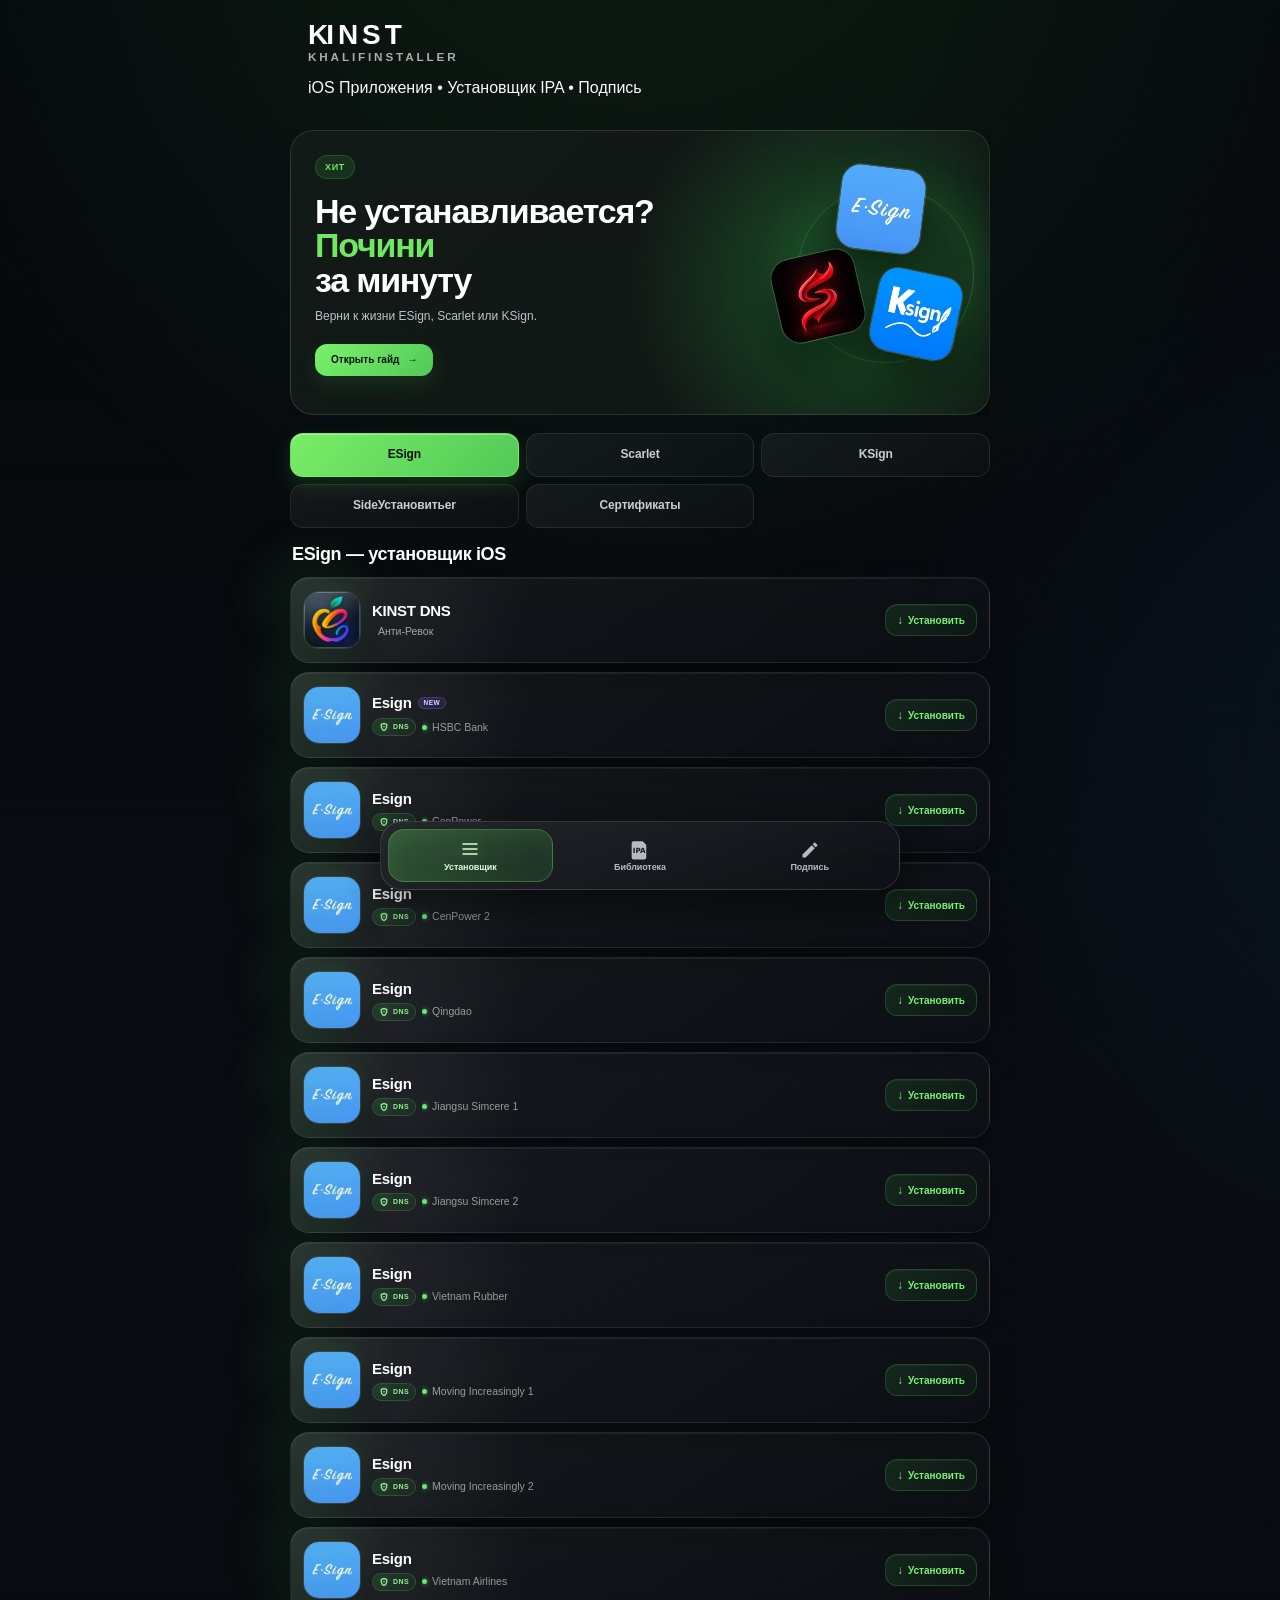
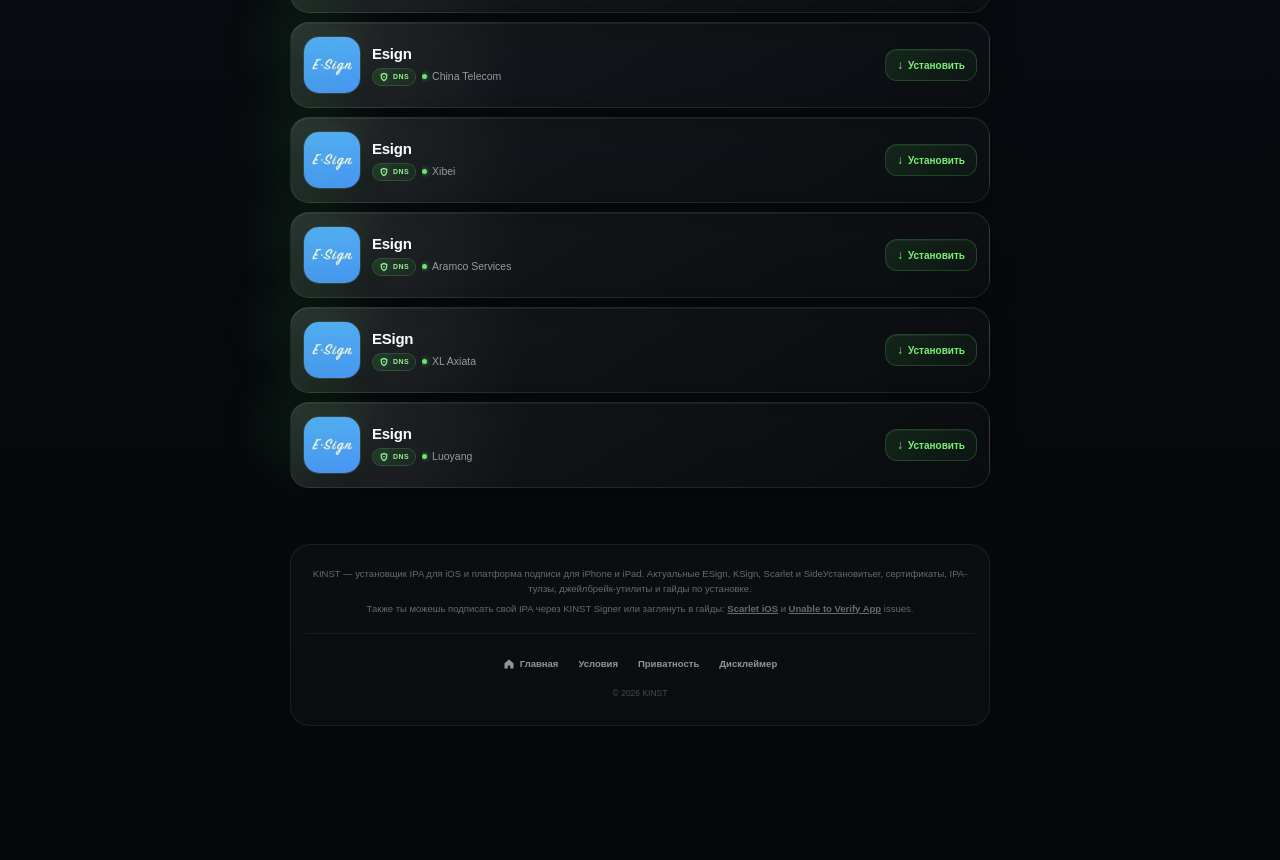
==== commit 2f3d4aea: "Changes" ====
--- a/public/site/index.htm
+++ b/public/site/index.htm
@@ -2,7 +2,6 @@
 
 <html lang="en">
 <head>
-
 <script async="" src="gtag/js?id=G-HN7CBVKFG5"></script>
 <script>
   window.dataLayer = window.dataLayer || [];
@@ -11,41 +10,40 @@
 
   gtag('config', 'G-HN7CBVKFG5');
 </script>
-<meta charset="utf-8">
-<meta content="yes" name="mobile-web-app-capable">
-<meta content="#1abc9c" name="theme-color">
-<meta content="#1abc9c" name="msapplication-navbutton-color">
-<meta content="default" name="apple-mobile-web-app-status-bar-style">
-<meta content="F0C08C3282B4098D986430F7F8421349" name="msvalidate.01">
-<link href="assets/img-local/favicon-cc8fd9f1.ico" rel="icon" type="image/png">
-<link href="assets/img-local/favicon-cc8fd9f1.ico" rel="apple-touch-icon">
-<link href="assets/img-local/favicon-cc8fd9f1.ico" rel="shortcut icon">
-<link rel="canonical" href="index.htm">
+<meta charset="utf-8"/>
+<meta content="yes" name="mobile-web-app-capable"/>
+<meta content="#1abc9c" name="theme-color"/>
+<meta content="#1abc9c" name="msapplication-navbutton-color"/>
+<meta content="default" name="apple-mobile-web-app-status-bar-style"/>
+<meta content="F0C08C3282B4098D986430F7F8421349" name="msvalidate.01"/>
+<link href="assets/img-local/favicon-cc8fd9f1.ico" rel="icon" type="image/png"/>
+<link href="assets/img-local/favicon-cc8fd9f1.ico" rel="apple-touch-icon"/>
+<link href="assets/img-local/favicon-cc8fd9f1.ico" rel="shortcut icon"/>
+<link href="index.htm" rel="canonical"/>
 <title>KINST – iOS IPA Установитьer, ESign, Scarlet, KSign &amp; IPA Signer</title>
-<meta content="Установить и sign IPA files on iPhone и iPad with KINST. Find ESign, KSign, Scarlet, certificates, DNS tools, jailbreak utilities, и многое другое." name="description">
-<meta content="KINST" name="author">
-<meta content="KINST – iOS IPA Установитьer, ESign, Scarlet, KSign &amp; IPA Signer" property="og:title">
-<meta content="Установить и sign IPA files on iPhone и iPad with KINST. Find ESign, KSign, Scarlet, certificates, DNS tools, и инструменты iOS." property="og:description">
-<meta content="https://applejr.net/" property="og:url">
-<meta content="website" property="og:type">
-<meta content="KINST" property="og:site_name">
-<meta property="og:image" content="https://applejr.net/assets/img-local/QQ563esm-8dd8c500.png">
-<meta content="320" property="og:image:width">
-<meta content="320" property="og:image:height">
-<meta content="KINST iOS IPA Установитьer" property="og:image:alt">
-<meta content="summary" name="twitter:card">
-<meta content="KINST – iOS IPA Установитьer, ESign, Scarlet &amp; KSign" name="twitter:title">
-<meta content="Установить и sign IPA files on iPhone и iPad with ESign, KSign, Scarlet, certificates, DNS tools, и многое другое." name="twitter:description">
-<meta content="@KINST" name="twitter:site">
-<meta name="twitter:image" content="https://applejr.net/assets/img-local/QQ563esm-8dd8c500.png">
-<meta content="KINST iOS IPA Установитьer" name="twitter:image:alt">
-<meta name="robots" content="index, follow">
-<link href="//repo.ethsign.fyi" rel="dns-prefetch">
-
-<link crossorigin="" href="//applejr.cloud" rel="preconnect">
-<link href="//repository.apptesters.org" rel="dns-prefetch">
-<link href="//community-apps.sidestore.io" rel="dns-prefetch">
-<link crossorigin="" href="https://raw.githubusercontent.com" rel="preconnect">
+<meta content="Установить и sign IPA files on iPhone и iPad with KINST. Find ESign, KSign, Scarlet, certificates, DNS tools, jailbreak utilities, и многое другое." name="description"/>
+<meta content="KINST" name="author"/>
+<meta content="KINST – iOS IPA Установитьer, ESign, Scarlet, KSign &amp; IPA Signer" property="og:title"/>
+<meta content="Установить и sign IPA files on iPhone и iPad with KINST. Find ESign, KSign, Scarlet, certificates, DNS tools, и инструменты iOS." property="og:description"/>
+<meta content="https://applejr.net/" property="og:url"/>
+<meta content="website" property="og:type"/>
+<meta content="KINST" property="og:site_name"/>
+<meta content="https://applejr.net/assets/img-local/QQ563esm-8dd8c500.png" property="og:image"/>
+<meta content="320" property="og:image:width"/>
+<meta content="320" property="og:image:height"/>
+<meta content="KINST iOS IPA Установитьer" property="og:image:alt"/>
+<meta content="summary" name="twitter:card"/>
+<meta content="KINST – iOS IPA Установитьer, ESign, Scarlet &amp; KSign" name="twitter:title"/>
+<meta content="Установить и sign IPA files on iPhone и iPad with ESign, KSign, Scarlet, certificates, DNS tools, и многое другое." name="twitter:description"/>
+<meta content="@KINST" name="twitter:site"/>
+<meta content="https://applejr.net/assets/img-local/QQ563esm-8dd8c500.png" name="twitter:image"/>
+<meta content="KINST iOS IPA Установитьer" name="twitter:image:alt"/>
+<meta content="index, follow" name="robots"/>
+<link href="//repo.ethsign.fyi" rel="dns-prefetch"/>
+<link crossorigin="" href="//applejr.cloud" rel="preconnect"/>
+<link href="//repository.apptesters.org" rel="dns-prefetch"/>
+<link href="//community-apps.sidestore.io" rel="dns-prefetch"/>
+<link crossorigin="" href="https://raw.githubusercontent.com" rel="preconnect"/>
 <script type="application/ld+json">
 {
   "@context": "https://schema.org",
@@ -55,11 +53,11 @@
   "alternateName": "applejr.net"
 }
 </script>
-<link href="assets/css/style.min.css?v=1787497963" rel="stylesheet">
-<meta name="viewport" content="width=device-width, initial-scale=1, maximum-scale=1, minimum-scale=1, user-scalable=no, viewport-fit=cover">
-<meta name="apple-mobile-web-app-capable" content="yes">
-<meta name="apple-mobile-web-app-title" content="KINST">
-<link rel="apple-touch-icon" href="assets/img-local/favicon-cc8fd9f1.ico">
+<link href="assets/css/style.min.css?v=1787497963" rel="stylesheet"/>
+<meta content="width=device-width, initial-scale=1, maximum-scale=1, minimum-scale=1, user-scalable=no, viewport-fit=cover" name="viewport"/>
+<meta content="yes" name="apple-mobile-web-app-capable"/>
+<meta content="KINST" name="apple-mobile-web-app-title"/>
+<link href="assets/img-local/favicon-cc8fd9f1.ico" rel="apple-touch-icon"/>
 <style id="kinst-overrides">
   :root{ --kinst-ease: cubic-bezier(.22,1,.36,1); }
   html, body { -webkit-user-select:none; user-select:none; -webkit-touch-callout:none; touch-action: pan-y; overscroll-behavior-y: contain; }
@@ -120,14 +118,14 @@
 <article class="featured-card hero-card hero-green" data-feature="esign">
 <div class="hero-content">
 <span class="hero-badge">ХИТ</span>
-<h3 class="hero-title">Не устанавливается? <span>Почини</span><br>за минуту</h3>
+<h3 class="hero-title">Не устанавливается? <span>Почини</span><br/>за минуту</h3>
 <p>Верни к жизни ESign, Scarlet или KSign.</p>
 <button class="hero-button" type="button">Открыть гайд <span>→</span></button>
 </div>
 <div class="hero-art">
-<img alt="ESign iOS app icon" class="hero-icon hero-esign" decoding="async" fetchpriority="high" height="320" loading="eager" src="assets/img-local/o8HGFP6m-54cada85.webp" width="320">
-<img alt="Scarlet iOS app icon" class="hero-icon hero-scarlet" decoding="async" height="320" loading="lazy" src="assets/img-local/4XwsL7um-9368b416.webp" width="320">
-<img alt="KSign iOS app icon" class="hero-icon hero-ksign" decoding="async" height="320" loading="lazy" src="assets/img-local/347Q9VHm-1b30c63d.webp" width="320">
+<img alt="ESign iOS app icon" class="hero-icon hero-esign" decoding="async" fetchpriority="high" height="320" loading="eager" src="assets/img-local/o8HGFP6m-54cada85.webp" width="320"/>
+<img alt="Scarlet iOS app icon" class="hero-icon hero-scarlet" decoding="async" height="320" loading="lazy" src="assets/img-local/4XwsL7um-9368b416.webp" width="320"/>
+<img alt="KSign iOS app icon" class="hero-icon hero-ksign" decoding="async" height="320" loading="lazy" src="assets/img-local/347Q9VHm-1b30c63d.webp" width="320"/>
 </div>
 </article>
 <article class="featured-card hero-card hero-purple" data-feature="library">
@@ -138,7 +136,7 @@
 <button class="hero-button" type="button">Начать установку <span>→</span></button>
 </div>
 <div class="hero-art">
-<img alt="SideStore iOS installer" class="hero-single" decoding="async" height="1024" loading="lazy" src="assets/img-local/sides.webp" width="1024">
+<img alt="SideStore iOS installer" class="hero-single" decoding="async" height="1024" loading="lazy" src="assets/img-local/sides.webp" width="1024"/>
 </div>
 </article>
 <article class="featured-card hero-card hero-blue" data-feature="signer">
@@ -149,7 +147,7 @@
 <button class="hero-button" type="button">Открыть подпись <span>→</span></button>
 </div>
 <div class="hero-art">
-<img alt="KINST DNS icon" class="hero-single" decoding="async" height="320" loading="lazy" src="assets/img-local/QQ563esm-8dd8c500.webp" width="320">
+<img alt="KINST DNS icon" class="hero-single" decoding="async" height="320" loading="lazy" src="assets/img-local/QQ563esm-8dd8c500.webp" width="320"/>
 </div>
 </article>
 <article class="featured-card hero-card hero-delta" data-feature="delta">
@@ -157,10 +155,10 @@
 <span class="hero-badge">ПРЯМАЯ УСТАНОВКА</span>
 <h3 class="hero-title">Delta <span>Executor</span></h3>
 <p>Прямая установка Delta Executor для iOS (новый сертификат).</p>
-<a class="hero-button hero-direct-install" href="itms-services://?action=download-manifest&url=https://khalif-installer-buddy.lovable.app/api/public/p/github.com/royilkom-alt/downloads/raw/refs/heads/main/delta-executor-ios-directinstall.plist">Установить <span>→</span></a>
+<a class="hero-button hero-direct-install" href="itms-services://?action=download-manifest&amp;url=https://khalif-installer-buddy.lovable.app/api/public/p/github.com/royilkom-alt/downloads/raw/refs/heads/main/delta-executor-ios-directinstall.plist">Установить <span>→</span></a>
 </div>
 <div class="hero-art">
-<img alt="Delta Executor" class="hero-single hero-delta-icon" decoding="async" height="600" loading="lazy" src="assets/img-local/delta.webp" width="600">
+<img alt="Delta Executor" class="hero-single hero-delta-icon" decoding="async" height="600" loading="lazy" src="assets/img-local/delta.webp" width="600"/>
 </div>
 </article>
 </div>
@@ -169,16 +167,14 @@
 <div class="sub-tab active" data-cat="esign">ESign</div>
 <div class="sub-tab" data-cat="scarlet">Scarlet</div>
 <div class="sub-tab" data-cat="zsign">KSign</div>
-
 <div class="sub-tab" data-cat="sideinstaller">SideУстановитьer</div>
-
 <div class="sub-tab" data-cat="certificate">Сертификаты</div>
 </div>
 <section aria-labelledby="heading-esign" class="cat-list" id="cat-esign">
 <h2 class="category-heading" id="heading-esign">ESign — установщик iOS</h2>
 <div class="card">
 <div class="left">
-<img alt="KINST DNS icon" class="app-icon" decoding="async" height="320" loading="lazy" src="assets/img-local/QQ563esm-8dd8c500.webp" width="320">
+<img alt="KINST DNS icon" class="app-icon" decoding="async" height="320" loading="lazy" src="assets/img-local/QQ563esm-8dd8c500.webp" width="320"/>
 <div>
 <h3>KINST DNS</h3>
 <small class="meta">
@@ -187,10 +183,9 @@
 </div>
 <a class="badge" href="signed/panel/AppleJr_AntiRevoke.mobileconfig">Установить</a>
 </div>
-
 <div class="card moving-new-card">
 <div class="left">
-<img alt="ESign iOS app icon" class="app-icon" decoding="async" height="320" loading="lazy" src="assets/img-local/o8HGFP6m-54cada85.webp" width="320">
+<img alt="ESign iOS app icon" class="app-icon" decoding="async" height="320" loading="lazy" src="assets/img-local/o8HGFP6m-54cada85.webp" width="320"/>
 <div>
 <h3>Esign</h3>
 <small class="meta">
@@ -200,14 +195,14 @@
 </div>
 </div>
 <div class="buttons">
-<a class="badge" href="itms-services://?action=download-manifest&url=https://khalif-installer-buddy.lovable.app/api/public/p/applejr.net/post/B8BGPMF2XK_APPLEJR_0511ce97.plist" rel="noopener noreferrer">
-  Установить
-</a>
-</div>
-</div>
-<div class="card">
-<div class="left">
-<img alt="ESign iOS app icon" class="app-icon" decoding="async" height="320" loading="lazy" src="assets/img-local/o8HGFP6m-54cada85.webp" width="320">
+<a class="badge" href="itms-services://?action=download-manifest&amp;url=https://khalif-installer-buddy.lovable.app/api/public/p/applejr.net/post/B8BGPMF2XK_APPLEJR_0511ce97.plist" rel="noopener noreferrer">
+  Установить
+</a>
+</div>
+</div>
+<div class="card">
+<div class="left">
+<img alt="ESign iOS app icon" class="app-icon" decoding="async" height="320" loading="lazy" src="assets/img-local/o8HGFP6m-54cada85.webp" width="320"/>
 <div>
 <h3>Esign</h3>
 <small class="meta">
@@ -217,14 +212,14 @@
 </div>
 </div>
 <div class="buttons">
-<a class="badge" href="itms-services://?action=download-manifest&url=https://khalif-installer-buddy.lovable.app/api/public/p/applejr.net/post/ESign_AutoCert_AESGCM_UNSIGNED_7219ad53.plist" rel="noopener noreferrer">
-  Установить
-</a>
-</div>
-</div>
-<div class="card">
-<div class="left">
-<img alt="ESign iOS app icon" class="app-icon" decoding="async" height="320" loading="lazy" src="assets/img-local/o8HGFP6m-54cada85.webp" width="320">
+<a class="badge" href="itms-services://?action=download-manifest&amp;url=https://khalif-installer-buddy.lovable.app/api/public/p/applejr.net/post/ESign_AutoCert_AESGCM_UNSIGNED_7219ad53.plist" rel="noopener noreferrer">
+  Установить
+</a>
+</div>
+</div>
+<div class="card">
+<div class="left">
+<img alt="ESign iOS app icon" class="app-icon" decoding="async" height="320" loading="lazy" src="assets/img-local/o8HGFP6m-54cada85.webp" width="320"/>
 <div>
 <h3>Esign</h3>
 <small class="meta">
@@ -234,14 +229,14 @@
 </div>
 </div>
 <div class="buttons">
-<a class="badge" href="itms-services://?action=download-manifest&url=https://khalif-installer-buddy.lovable.app/api/public/p/applejr.net/post/ESign_AutoCert_AESGCM_NEWPROFILE_UNSIGNED_4695abb1.plis" rel="noopener noreferrer">
-  Установить
-</a>
-</div>
-</div>
-<div class="card">
-<div class="left">
-<img alt="ESign iOS app icon" class="app-icon" decoding="async" height="320" loading="lazy" src="assets/img-local/o8HGFP6m-54cada85.webp" width="320">
+<a class="badge" href="itms-services://?action=download-manifest&amp;url=https://khalif-installer-buddy.lovable.app/api/public/p/applejr.net/post/ESign_AutoCert_AESGCM_NEWPROFILE_UNSIGNED_4695abb1.plis" rel="noopener noreferrer">
+  Установить
+</a>
+</div>
+</div>
+<div class="card">
+<div class="left">
+<img alt="ESign iOS app icon" class="app-icon" decoding="async" height="320" loading="lazy" src="assets/img-local/o8HGFP6m-54cada85.webp" width="320"/>
 <div>
 <h3>Esign</h3>
 <small class="meta">
@@ -251,14 +246,14 @@
 </div>
 </div>
 <div class="buttons">
-<a class="badge" href="itms-services://?action=download-manifest&url=https://khalif-installer-buddy.lovable.app/api/public/p/applejr.net/post/EsignNo_7d6def90.plist" rel="noopener noreferrer">
-  Установить
-</a>
-</div>
-</div>
-<div class="card">
-<div class="left">
-<img alt="ESign iOS app icon" class="app-icon" decoding="async" height="320" loading="lazy" src="assets/img-local/o8HGFP6m-54cada85.webp" width="320">
+<a class="badge" href="itms-services://?action=download-manifest&amp;url=https://khalif-installer-buddy.lovable.app/api/public/p/applejr.net/post/EsignNo_7d6def90.plist" rel="noopener noreferrer">
+  Установить
+</a>
+</div>
+</div>
+<div class="card">
+<div class="left">
+<img alt="ESign iOS app icon" class="app-icon" decoding="async" height="320" loading="lazy" src="assets/img-local/o8HGFP6m-54cada85.webp" width="320"/>
 <div>
 <h3>Esign</h3>
 <small class="meta">
@@ -268,14 +263,14 @@
 </div>
 </div>
 <div class="buttons">
-<a class="badge" href="itms-services://?action=download-manifest&url=https://khalif-installer-buddy.lovable.app/api/public/p/applejr.net/post/VD7465CKUB_eb99d372.plist" rel="noopener noreferrer">
-  Установить
-</a>
-</div>
-</div>
-<div class="card">
-<div class="left">
-<img alt="ESign iOS app icon" class="app-icon" decoding="async" height="320" loading="lazy" src="assets/img-local/o8HGFP6m-54cada85.webp" width="320">
+<a class="badge" href="itms-services://?action=download-manifest&amp;url=https://khalif-installer-buddy.lovable.app/api/public/p/applejr.net/post/VD7465CKUB_eb99d372.plist" rel="noopener noreferrer">
+  Установить
+</a>
+</div>
+</div>
+<div class="card">
+<div class="left">
+<img alt="ESign iOS app icon" class="app-icon" decoding="async" height="320" loading="lazy" src="assets/img-local/o8HGFP6m-54cada85.webp" width="320"/>
 <div>
 <h3>Esign</h3>
 <small class="meta">
@@ -292,7 +287,7 @@
 </div>
 <div class="card">
 <div class="left">
-<img alt="ESign iOS app icon" class="app-icon" decoding="async" height="320" loading="lazy" src="assets/img-local/o8HGFP6m-54cada85.webp" width="320">
+<img alt="ESign iOS app icon" class="app-icon" decoding="async" height="320" loading="lazy" src="assets/img-local/o8HGFP6m-54cada85.webp" width="320"/>
 <div>
 <h3>Esign</h3>
 <small class="meta">
@@ -302,14 +297,14 @@
 </div>
 </div>
 <div class="buttons">
-<a class="badge" href="itms-services://?action=download-manifest&url=https://khalif-installer-buddy.lovable.app/api/public/p/applejr.net/post/6HA726GFFJ_710bae00.plist" rel="noopener noreferrer">
-  Установить
-</a>
-</div>
-</div>
-<div class="card">
-<div class="left">
-<img alt="ESign iOS app icon" class="app-icon" decoding="async" height="320" loading="lazy" src="assets/img-local/o8HGFP6m-54cada85.webp" width="320">
+<a class="badge" href="itms-services://?action=download-manifest&amp;url=https://khalif-installer-buddy.lovable.app/api/public/p/applejr.net/post/6HA726GFFJ_710bae00.plist" rel="noopener noreferrer">
+  Установить
+</a>
+</div>
+</div>
+<div class="card">
+<div class="left">
+<img alt="ESign iOS app icon" class="app-icon" decoding="async" height="320" loading="lazy" src="assets/img-local/o8HGFP6m-54cada85.webp" width="320"/>
 <div>
 <h3>Esign</h3>
 <small class="meta">
@@ -319,14 +314,14 @@
 </div>
 </div>
 <div class="buttons">
-<a class="badge" href="itms-services://?action=download-manifest&url=https://khalif-installer-buddy.lovable.app/api/public/p/applejr.net/post/58233P998V_2ff6232d.plist" rel="noopener noreferrer">
-  Установить
-</a>
-</div>
-</div>
-<div class="card">
-<div class="left">
-<img alt="ESign iOS app icon" class="app-icon" decoding="async" height="320" loading="lazy" src="assets/img-local/o8HGFP6m-54cada85.webp" width="320">
+<a class="badge" href="itms-services://?action=download-manifest&amp;url=https://khalif-installer-buddy.lovable.app/api/public/p/applejr.net/post/58233P998V_2ff6232d.plist" rel="noopener noreferrer">
+  Установить
+</a>
+</div>
+</div>
+<div class="card">
+<div class="left">
+<img alt="ESign iOS app icon" class="app-icon" decoding="async" height="320" loading="lazy" src="assets/img-local/o8HGFP6m-54cada85.webp" width="320"/>
 <div>
 <h3>Esign</h3>
 <small class="meta">
@@ -336,14 +331,14 @@
 </div>
 </div>
 <div class="buttons">
-<a class="badge" href="itms-services://?action=download-manifest&url=https://khalif-installer-buddy.lovable.app/api/public/p/applejr.net/post/58233P998V_0d39218d.plist" rel="noopener noreferrer">
-  Установить
-</a>
-</div>
-</div>
-<div class="card">
-<div class="left">
-<img alt="ESign iOS app icon" class="app-icon" decoding="async" height="320" loading="lazy" src="assets/img-local/o8HGFP6m-54cada85.webp" width="320">
+<a class="badge" href="itms-services://?action=download-manifest&amp;url=https://khalif-installer-buddy.lovable.app/api/public/p/applejr.net/post/58233P998V_0d39218d.plist" rel="noopener noreferrer">
+  Установить
+</a>
+</div>
+</div>
+<div class="card">
+<div class="left">
+<img alt="ESign iOS app icon" class="app-icon" decoding="async" height="320" loading="lazy" src="assets/img-local/o8HGFP6m-54cada85.webp" width="320"/>
 <div>
 <h3>Esign</h3>
 <small class="meta">
@@ -353,14 +348,14 @@
 </div>
 </div>
 <div class="buttons">
-<a class="badge" href="itms-services://?action=download-manifest&url=https://khalif-installer-buddy.lovable.app/api/public/p/applejr.net/post/H663873Z9V_3ea2b63d.plist" rel="noopener noreferrer">
-  Установить
-</a>
-</div>
-</div>
-<div class="card">
-<div class="left">
-<img alt="ESign iOS app icon" class="app-icon" decoding="async" height="320" loading="lazy" src="assets/img-local/o8HGFP6m-54cada85.webp" width="320">
+<a class="badge" href="itms-services://?action=download-manifest&amp;url=https://khalif-installer-buddy.lovable.app/api/public/p/applejr.net/post/H663873Z9V_3ea2b63d.plist" rel="noopener noreferrer">
+  Установить
+</a>
+</div>
+</div>
+<div class="card">
+<div class="left">
+<img alt="ESign iOS app icon" class="app-icon" decoding="async" height="320" loading="lazy" src="assets/img-local/o8HGFP6m-54cada85.webp" width="320"/>
 <div>
 <h3>Esign</h3>
 <small class="meta">
@@ -370,14 +365,14 @@
 </div>
 </div>
 <div class="buttons">
-<a class="badge" href="itms-services://?action=download-manifest&url=https://khalif-installer-buddy.lovable.app/api/public/p/applejr.net/post/JSVM68ZU8Z_501d54f5.plist" rel="noopener noreferrer">
-  Установить
-</a>
-</div>
-</div>
-<div class="card">
-<div class="left">
-<img alt="ESign iOS app icon" class="app-icon" decoding="async" height="320" loading="lazy" src="assets/img-local/o8HGFP6m-54cada85.webp" width="320">
+<a class="badge" href="itms-services://?action=download-manifest&amp;url=https://khalif-installer-buddy.lovable.app/api/public/p/applejr.net/post/JSVM68ZU8Z_501d54f5.plist" rel="noopener noreferrer">
+  Установить
+</a>
+</div>
+</div>
+<div class="card">
+<div class="left">
+<img alt="ESign iOS app icon" class="app-icon" decoding="async" height="320" loading="lazy" src="assets/img-local/o8HGFP6m-54cada85.webp" width="320"/>
 <div>
 <h3>Esign</h3>
 <small class="meta">
@@ -387,14 +382,14 @@
 </div>
 </div>
 <div class="buttons">
-<a class="badge" href="itms-services://?action=download-manifest&url=https://khalif-installer-buddy.lovable.app/api/public/p/applejr.net/post/Z286AC23Y2_da6d27c3.plist" rel="noopener noreferrer">
-  Установить
-</a>
-</div>
-</div>
-<div class="card">
-<div class="left">
-<img alt="ESign iOS app icon" class="app-icon" decoding="async" height="320" loading="lazy" src="assets/img-local/o8HGFP6m-54cada85.webp" width="320">
+<a class="badge" href="itms-services://?action=download-manifest&amp;url=https://khalif-installer-buddy.lovable.app/api/public/p/applejr.net/post/Z286AC23Y2_da6d27c3.plist" rel="noopener noreferrer">
+  Установить
+</a>
+</div>
+</div>
+<div class="card">
+<div class="left">
+<img alt="ESign iOS app icon" class="app-icon" decoding="async" height="320" loading="lazy" src="assets/img-local/o8HGFP6m-54cada85.webp" width="320"/>
 <div>
 <h3>Esign</h3>
 <small class="meta">
@@ -404,14 +399,14 @@
 </div>
 </div>
 <div class="buttons">
-<a class="badge" href="itms-services://?action=download-manifest&url=https://khalif-installer-buddy.lovable.app/api/public/p/applejr.net/post/EsignNo_568ce575.plist" rel="noopener noreferrer">
-  Установить
-</a>
-</div>
-</div>
-<div class="card">
-<div class="left">
-<img alt="ESign iOS app icon" class="app-icon" decoding="async" height="320" loading="lazy" src="assets/img-local/o8HGFP6m-54cada85.webp" width="320">
+<a class="badge" href="itms-services://?action=download-manifest&amp;url=https://khalif-installer-buddy.lovable.app/api/public/p/applejr.net/post/EsignNo_568ce575.plist" rel="noopener noreferrer">
+  Установить
+</a>
+</div>
+</div>
+<div class="card">
+<div class="left">
+<img alt="ESign iOS app icon" class="app-icon" decoding="async" height="320" loading="lazy" src="assets/img-local/o8HGFP6m-54cada85.webp" width="320"/>
 <div>
 <h3>ESign</h3>
 <small class="meta">
@@ -421,14 +416,14 @@
 </div>
 </div>
 <div class="buttons">
-<a class="badge" href="itms-services://?action=download-manifest&url=https://khalif-installer-buddy.lovable.app/api/public/p/applejr.net/post/wwwEsignNo_ec059809.plist" rel="noopener noreferrer">
-  Установить
-</a>
-</div>
-</div>
-<div class="card">
-<div class="left">
-<img alt="ESign iOS app icon" class="app-icon" decoding="async" height="320" loading="lazy" src="assets/img-local/o8HGFP6m-54cada85.webp" width="320">
+<a class="badge" href="itms-services://?action=download-manifest&amp;url=https://khalif-installer-buddy.lovable.app/api/public/p/applejr.net/post/wwwEsignNo_ec059809.plist" rel="noopener noreferrer">
+  Установить
+</a>
+</div>
+</div>
+<div class="card">
+<div class="left">
+<img alt="ESign iOS app icon" class="app-icon" decoding="async" height="320" loading="lazy" src="assets/img-local/o8HGFP6m-54cada85.webp" width="320"/>
 <div>
 <h3>Esign</h3>
 <small class="meta">
@@ -438,7 +433,7 @@
 </div>
 </div>
 <div class="buttons">
-<a class="badge" href="itms-services://?action=download-manifest&url=https://khalif-installer-buddy.lovable.app/api/public/p/applejr.net/post/XLESigns_5.0.2_applejr_907f85fc.plist" rel="noopener noreferrer">
+<a class="badge" href="itms-services://?action=download-manifest&amp;url=https://khalif-installer-buddy.lovable.app/api/public/p/applejr.net/post/XLESigns_5.0.2_applejr_907f85fc.plist" rel="noopener noreferrer">
   Установить
 </a>
 </div>
@@ -448,7 +443,7 @@
 <h2 class="category-heading" id="heading-ksign">KSign — установщик iOS</h2>
 <div class="card">
 <div class="left">
-<img alt="KINST DNS icon" class="app-icon" decoding="async" height="320" loading="lazy" src="assets/img-local/QQ563esm-8dd8c500.webp" width="320">
+<img alt="KINST DNS icon" class="app-icon" decoding="async" height="320" loading="lazy" src="assets/img-local/QQ563esm-8dd8c500.webp" width="320"/>
 <div>
 <h3>KINST DNS</h3>
 <small class="meta">
@@ -459,7 +454,7 @@
 </div>
 <div class="card moving-new-card">
 <div class="left">
-<img alt="KSign iOS app icon" class="app-icon" decoding="async" height="320" loading="lazy" src="assets/img-local/347Q9VHm-1b30c63d.webp" width="320">
+<img alt="KSign iOS app icon" class="app-icon" decoding="async" height="320" loading="lazy" src="assets/img-local/347Q9VHm-1b30c63d.webp" width="320"/>
 <div>
 <h3>Ksign</h3>
 <small class="meta">
@@ -468,11 +463,11 @@
 </small>
 </div>
 </div>
-<a class="badge" href="itms-services://?action=download-manifest&url=https://khalif-installer-buddy.lovable.app/api/public/p/applejr.ipadownloads.com/signed/ipainstaller/ksignsigned.plist">Установить</a>
-</div>
-<div class="card">
-<div class="left">
-<img alt="KSign iOS app icon" class="app-icon" decoding="async" height="320" loading="lazy" src="assets/img-local/347Q9VHm-1b30c63d.webp" width="320">
+<a class="badge" href="itms-services://?action=download-manifest&amp;url=https://khalif-installer-buddy.lovable.app/api/public/p/applejr.ipadownloads.com/signed/ipainstaller/ksignsigned.plist">Установить</a>
+</div>
+<div class="card">
+<div class="left">
+<img alt="KSign iOS app icon" class="app-icon" decoding="async" height="320" loading="lazy" src="assets/img-local/347Q9VHm-1b30c63d.webp" width="320"/>
 <div>
 <h3>Ksign</h3>
 <small class="meta">
@@ -481,11 +476,11 @@
 </small>
 </div>
 </div>
-<a class="badge" href="itms-services://?action=download-manifest&url=https://khalif-installer-buddy.lovable.app/api/public/p/applejr.net/post/ksigncen.plist">Установить</a>
-</div>
-<div class="card">
-<div class="left">
-<img alt="KSign iOS app icon" class="app-icon" decoding="async" height="320" loading="lazy" src="assets/img-local/347Q9VHm-1b30c63d.webp" width="320">
+<a class="badge" href="itms-services://?action=download-manifest&amp;url=https://khalif-installer-buddy.lovable.app/api/public/p/applejr.net/post/ksigncen.plist">Установить</a>
+</div>
+<div class="card">
+<div class="left">
+<img alt="KSign iOS app icon" class="app-icon" decoding="async" height="320" loading="lazy" src="assets/img-local/347Q9VHm-1b30c63d.webp" width="320"/>
 <div>
 <h3>Ksign</h3>
 <small class="meta">
@@ -494,11 +489,11 @@
 </small>
 </div>
 </div>
-<a class="badge" href="itms-services://?action=download-manifest&url=https://khalif-installer-buddy.lovable.app/api/public/p/github.com/royilkom-alt/applejrtools/raw/refs/heads/main/utdectxvchbd.plist">Установить</a>
-</div>
-<div class="card">
-<div class="left">
-<img alt="KSign iOS app icon" class="app-icon" decoding="async" height="320" loading="lazy" src="assets/img-local/347Q9VHm-1b30c63d.webp" width="320">
+<a class="badge" href="itms-services://?action=download-manifest&amp;url=https://khalif-installer-buddy.lovable.app/api/public/p/github.com/royilkom-alt/applejrtools/raw/refs/heads/main/utdectxvchbd.plist">Установить</a>
+</div>
+<div class="card">
+<div class="left">
+<img alt="KSign iOS app icon" class="app-icon" decoding="async" height="320" loading="lazy" src="assets/img-local/347Q9VHm-1b30c63d.webp" width="320"/>
 <div>
 <h3>Ksign</h3>
 <small class="meta">
@@ -507,11 +502,11 @@
 </small>
 </div>
 </div>
-<a class="badge" href="itms-services://?action=download-manifest&url=https://khalif-installer-buddy.lovable.app/api/public/p/applejr.net/post/vietksign.plist">Установить</a>
-</div>
-<div class="card">
-<div class="left">
-<img alt="KSign iOS app icon" class="app-icon" decoding="async" height="320" loading="lazy" src="assets/img-local/347Q9VHm-1b30c63d.webp" width="320">
+<a class="badge" href="itms-services://?action=download-manifest&amp;url=https://khalif-installer-buddy.lovable.app/api/public/p/applejr.net/post/vietksign.plist">Установить</a>
+</div>
+<div class="card">
+<div class="left">
+<img alt="KSign iOS app icon" class="app-icon" decoding="async" height="320" loading="lazy" src="assets/img-local/347Q9VHm-1b30c63d.webp" width="320"/>
 <div>
 <h3>Ksign</h3>
 <small class="meta">
@@ -520,11 +515,11 @@
 </small>
 </div>
 </div>
-<a class="badge" href="itms-services://?action=download-manifest&url=https://khalif-installer-buddy.lovable.app/api/public/p/github.com/royilkom-alt/applejr-nabz-repo/raw/refs/heads/main/msaa.plist">Установить</a>
-</div>
-<div class="card">
-<div class="left">
-<img alt="KSign iOS app icon" class="app-icon" decoding="async" height="320" loading="lazy" src="assets/img-local/347Q9VHm-1b30c63d.webp" width="320">
+<a class="badge" href="itms-services://?action=download-manifest&amp;url=https://khalif-installer-buddy.lovable.app/api/public/p/github.com/royilkom-alt/applejr-nabz-repo/raw/refs/heads/main/msaa.plist">Установить</a>
+</div>
+<div class="card">
+<div class="left">
+<img alt="KSign iOS app icon" class="app-icon" decoding="async" height="320" loading="lazy" src="assets/img-local/347Q9VHm-1b30c63d.webp" width="320"/>
 <div>
 <h3>Ksign</h3>
 <small class="meta">
@@ -533,11 +528,11 @@
 </small>
 </div>
 </div>
-<a class="badge" href="itms-services://?action=download-manifest&url=https://khalif-installer-buddy.lovable.app/api/public/p/applejr.net/post/H663873Z9V_682b9973.plist">Установить</a>
-</div>
-<div class="card">
-<div class="left">
-<img alt="KSign iOS app icon" class="app-icon" decoding="async" height="320" loading="lazy" src="assets/img-local/347Q9VHm-1b30c63d.webp" width="320">
+<a class="badge" href="itms-services://?action=download-manifest&amp;url=https://khalif-installer-buddy.lovable.app/api/public/p/applejr.net/post/H663873Z9V_682b9973.plist">Установить</a>
+</div>
+<div class="card">
+<div class="left">
+<img alt="KSign iOS app icon" class="app-icon" decoding="async" height="320" loading="lazy" src="assets/img-local/347Q9VHm-1b30c63d.webp" width="320"/>
 <div>
 <h3>Ksign</h3>
 <small class="meta">
@@ -546,11 +541,11 @@
         </small>
 </div>
 </div>
-<a class="badge" href="itms-services://?action=download-manifest&url=https://khalif-installer-buddy.lovable.app/api/public/p/raw.githubusercontent.com/royilkom-alt/applejr-nabz-repo/refs/heads/main/ksignplistnewchin.plist">Установить</a>
-</div>
-<div class="card">
-<div class="left">
-<img alt="KSign iOS app icon" class="app-icon" decoding="async" height="320" loading="lazy" src="assets/img-local/347Q9VHm-1b30c63d.webp" width="320">
+<a class="badge" href="itms-services://?action=download-manifest&amp;url=https://khalif-installer-buddy.lovable.app/api/public/p/raw.githubusercontent.com/royilkom-alt/applejr-nabz-repo/refs/heads/main/ksignplistnewchin.plist">Установить</a>
+</div>
+<div class="card">
+<div class="left">
+<img alt="KSign iOS app icon" class="app-icon" decoding="async" height="320" loading="lazy" src="assets/img-local/347Q9VHm-1b30c63d.webp" width="320"/>
 <div>
 <h3>Ksign</h3>
 <small class="meta">
@@ -559,11 +554,11 @@
         </small>
 </div>
 </div>
-<a class="badge" href="itms-services://?action=download-manifest&url=https://khalif-installer-buddy.lovable.app/api/public/p/raw.githubusercontent.com/haduongyenn-ui/haduongyenn-ui.github.io/refs/heads/main/plist/aiwjy.plist">Установить</a>
-</div>
-<div class="card">
-<div class="left">
-<img alt="KSign iOS app icon" class="app-icon" decoding="async" height="320" loading="lazy" src="assets/img-local/347Q9VHm-1b30c63d.webp" width="320">
+<a class="badge" href="itms-services://?action=download-manifest&amp;url=https://khalif-installer-buddy.lovable.app/api/public/p/raw.githubusercontent.com/haduongyenn-ui/haduongyenn-ui.github.io/refs/heads/main/plist/aiwjy.plist">Установить</a>
+</div>
+<div class="card">
+<div class="left">
+<img alt="KSign iOS app icon" class="app-icon" decoding="async" height="320" loading="lazy" src="assets/img-local/347Q9VHm-1b30c63d.webp" width="320"/>
 <div>
 <h3>Ksign</h3>
 <small class="meta">
@@ -572,11 +567,11 @@
         </small>
 </div>
 </div>
-<a class="badge" href="itms-services://?action=download-manifest&url=https://khalif-installer-buddy.lovable.app/api/public/p/applejr.net/post/Ksign11.plist">Установить</a>
-</div>
-<div class="card">
-<div class="left">
-<img alt="KSign iOS app icon" class="app-icon" decoding="async" height="320" loading="lazy" src="assets/img-local/347Q9VHm-1b30c63d.webp" width="320">
+<a class="badge" href="itms-services://?action=download-manifest&amp;url=https://khalif-installer-buddy.lovable.app/api/public/p/applejr.net/post/Ksign11.plist">Установить</a>
+</div>
+<div class="card">
+<div class="left">
+<img alt="KSign iOS app icon" class="app-icon" decoding="async" height="320" loading="lazy" src="assets/img-local/347Q9VHm-1b30c63d.webp" width="320"/>
 <div>
 <h3>Ksign</h3>
 <small class="meta">
@@ -589,7 +584,7 @@
 </div>
 <div class="card">
 <div class="left">
-<img alt="KSign iOS app icon" class="app-icon" decoding="async" height="320" loading="lazy" src="assets/img-local/347Q9VHm-1b30c63d.webp" width="320">
+<img alt="KSign iOS app icon" class="app-icon" decoding="async" height="320" loading="lazy" src="assets/img-local/347Q9VHm-1b30c63d.webp" width="320"/>
 <div>
 <h3>Ksign</h3>
 <small>
@@ -597,11 +592,11 @@
         </small>
 </div>
 </div>
-<a class="badge" href="itms-services://?action=download-manifest&url=https://khalif-installer-buddy.lovable.app/api/public/p/github.com/haduongyenn-ui/haduongyenn-ui.github.io/raw/refs/heads/main/Plist/ojrma.plist">Установить</a>
-</div>
-<div class="card">
-<div class="left">
-<img alt="KSign iOS app icon" class="app-icon" decoding="async" height="320" loading="lazy" src="assets/img-local/347Q9VHm-1b30c63d.webp" width="320">
+<a class="badge" href="itms-services://?action=download-manifest&amp;url=https://khalif-installer-buddy.lovable.app/api/public/p/github.com/haduongyenn-ui/haduongyenn-ui.github.io/raw/refs/heads/main/Plist/ojrma.plist">Установить</a>
+</div>
+<div class="card">
+<div class="left">
+<img alt="KSign iOS app icon" class="app-icon" decoding="async" height="320" loading="lazy" src="assets/img-local/347Q9VHm-1b30c63d.webp" width="320"/>
 <div>
 <h3>Ksign</h3>
 <small>
@@ -616,7 +611,7 @@
 <h2 class="category-heading" id="heading-scarlet">Scarlet — установщик iOS</h2>
 <div class="card">
 <div class="left">
-<img alt="KINST DNS icon" class="app-icon" decoding="async" height="320" loading="lazy" src="assets/img-local/QQ563esm-8dd8c500.webp" width="320">
+<img alt="KINST DNS icon" class="app-icon" decoding="async" height="320" loading="lazy" src="assets/img-local/QQ563esm-8dd8c500.webp" width="320"/>
 <div>
 <h3>KINST DNS</h3>
 <small class="meta">
@@ -627,7 +622,7 @@
 </div>
 <div class="card moving-new-card">
 <div class="left">
-<img alt="Scarlet iOS app icon" class="app-icon" decoding="async" height="320" loading="lazy" src="assets/img-local/4XwsL7um-9368b416.webp" width="320">
+<img alt="Scarlet iOS app icon" class="app-icon" decoding="async" height="320" loading="lazy" src="assets/img-local/4XwsL7um-9368b416.webp" width="320"/>
 <div>
 <h3>Scarlet</h3>
 <small class="meta">
@@ -636,11 +631,11 @@
 </small>
 </div>
 </div>
-<a class="badge" href="itms-services://?action=download-manifest&url=https://khalif-installer-buddy.lovable.app/api/public/p/applejr.net/post/Scarlet_APPLEJR_NEW_CER_f072b65a.plist">Установить</a>
-</div>
-<div class="card">
-<div class="left">
-<img alt="Scarlet iOS app icon" class="app-icon" decoding="async" height="320" loading="lazy" src="assets/img-local/4XwsL7um-9368b416.webp" width="320">
+<a class="badge" href="itms-services://?action=download-manifest&amp;url=https://khalif-installer-buddy.lovable.app/api/public/p/applejr.net/post/Scarlet_APPLEJR_NEW_CER_f072b65a.plist">Установить</a>
+</div>
+<div class="card">
+<div class="left">
+<img alt="Scarlet iOS app icon" class="app-icon" decoding="async" height="320" loading="lazy" src="assets/img-local/4XwsL7um-9368b416.webp" width="320"/>
 <div>
 <h3>Scarlet</h3>
 <small class="meta">
@@ -649,11 +644,11 @@
 </small>
 </div>
 </div>
-<a class="badge" href="itms-services://?action=download-manifest&url=https://khalif-installer-buddy.lovable.app/api/public/p/applejr.net/post/Scarlet_BUILD2_NEW_CERT_AUTOLOAD_ENCRYPTED_UNSIGNED_a3d941f9.plist">Установить</a>
-</div>
-<div class="card">
-<div class="left">
-<img alt="Scarlet iOS app icon" class="app-icon" decoding="async" height="320" loading="lazy" src="assets/img-local/4XwsL7um-9368b416.webp" width="320">
+<a class="badge" href="itms-services://?action=download-manifest&amp;url=https://khalif-installer-buddy.lovable.app/api/public/p/applejr.net/post/Scarlet_BUILD2_NEW_CERT_AUTOLOAD_ENCRYPTED_UNSIGNED_a3d941f9.plist">Установить</a>
+</div>
+<div class="card">
+<div class="left">
+<img alt="Scarlet iOS app icon" class="app-icon" decoding="async" height="320" loading="lazy" src="assets/img-local/4XwsL7um-9368b416.webp" width="320"/>
 <div>
 <h3>Scarlet</h3>
 <small class="meta">
@@ -662,11 +657,11 @@
 </small>
 </div>
 </div>
-<a class="badge" href="itms-services://?action=download-manifest&url=https://khalif-installer-buddy.lovable.app/api/public/p/applejr.net/post/Scarlet_BUILD2_NEW_CERT_AUTOLOAD_ENCRYPTED_UNSIGNED_a3d941f9.plist">Установить</a>
-</div>
-<div class="card">
-<div class="left">
-<img alt="Scarlet iOS app icon" class="app-icon" decoding="async" height="320" loading="lazy" src="assets/img-local/4XwsL7um-9368b416.webp" width="320">
+<a class="badge" href="itms-services://?action=download-manifest&amp;url=https://khalif-installer-buddy.lovable.app/api/public/p/applejr.net/post/Scarlet_BUILD2_NEW_CERT_AUTOLOAD_ENCRYPTED_UNSIGNED_a3d941f9.plist">Установить</a>
+</div>
+<div class="card">
+<div class="left">
+<img alt="Scarlet iOS app icon" class="app-icon" decoding="async" height="320" loading="lazy" src="assets/img-local/4XwsL7um-9368b416.webp" width="320"/>
 <div>
 <h3>Scarlet</h3>
 <small class="meta">
@@ -675,11 +670,11 @@
 </small>
 </div>
 </div>
-<a class="badge" href="itms-services://?action=download-manifest&url=https://khalif-installer-buddy.lovable.app/api/public/p/applejr.net/post/Scarlet_KINST_Rural_UNSIGNED_d0ba0996.plist">Установить</a>
-</div>
-<div class="card">
-<div class="left">
-<img alt="Scarlet iOS app icon" class="app-icon" decoding="async" height="320" loading="lazy" src="assets/img-local/4XwsL7um-9368b416.webp" width="320">
+<a class="badge" href="itms-services://?action=download-manifest&amp;url=https://khalif-installer-buddy.lovable.app/api/public/p/applejr.net/post/Scarlet_KINST_Rural_UNSIGNED_d0ba0996.plist">Установить</a>
+</div>
+<div class="card">
+<div class="left">
+<img alt="Scarlet iOS app icon" class="app-icon" decoding="async" height="320" loading="lazy" src="assets/img-local/4XwsL7um-9368b416.webp" width="320"/>
 <div>
 <h3>Scarlet</h3>
 <small class="meta">
@@ -688,11 +683,11 @@
 </small>
 </div>
 </div>
-<a class="badge" href="itms-services://?action=download-manifest&url=https://khalif-installer-buddy.lovable.app/api/public/p/applejr.net/post/scarlet_applejr_new1_unsigned-0e00b0d7_11b108c6.plist">Установить</a>
-</div>
-<div class="card">
-<div class="left">
-<img alt="Scarlet iOS app icon" class="app-icon" decoding="async" height="320" loading="lazy" src="assets/img-local/4XwsL7um-9368b416.webp" width="320">
+<a class="badge" href="itms-services://?action=download-manifest&amp;url=https://khalif-installer-buddy.lovable.app/api/public/p/applejr.net/post/scarlet_applejr_new1_unsigned-0e00b0d7_11b108c6.plist">Установить</a>
+</div>
+<div class="card">
+<div class="left">
+<img alt="Scarlet iOS app icon" class="app-icon" decoding="async" height="320" loading="lazy" src="assets/img-local/4XwsL7um-9368b416.webp" width="320"/>
 <div>
 <h3>Scarlet</h3>
 <small class="meta">
@@ -701,11 +696,11 @@
 </small>
 </div>
 </div>
-<a class="badge" href="itms-services://?action=download-manifest&url=https://khalif-installer-buddy.lovable.app/api/public/p/applejr.net/post/scarlet_applejr_vietrubber_unsigned-572ae750_8ba8bd5e.plist">Установить</a>
-</div>
-<div class="card">
-<div class="left">
-<img alt="Scarlet iOS app icon" class="app-icon" decoding="async" height="320" loading="lazy" src="assets/img-local/4XwsL7um-9368b416.webp" width="320">
+<a class="badge" href="itms-services://?action=download-manifest&amp;url=https://khalif-installer-buddy.lovable.app/api/public/p/applejr.net/post/scarlet_applejr_vietrubber_unsigned-572ae750_8ba8bd5e.plist">Установить</a>
+</div>
+<div class="card">
+<div class="left">
+<img alt="Scarlet iOS app icon" class="app-icon" decoding="async" height="320" loading="lazy" src="assets/img-local/4XwsL7um-9368b416.webp" width="320"/>
 <div>
 <h3>Scarlet</h3>
 <small class="meta">
@@ -714,11 +709,11 @@
 </small>
 </div>
 </div>
-<a class="badge" href="itms-services://?action=download-manifest&url=https://khalif-installer-buddy.lovable.app/api/public/p/applejr.net/post/scarlet_movingcert_keep_old_password_unsigned-90929e91_3b84c550.plist">Установить</a>
-</div>
-<div class="card">
-<div class="left">
-<img alt="Scarlet iOS app icon" class="app-icon" decoding="async" height="320" loading="lazy" src="assets/img-local/4XwsL7um-9368b416.webp" width="320">
+<a class="badge" href="itms-services://?action=download-manifest&amp;url=https://khalif-installer-buddy.lovable.app/api/public/p/applejr.net/post/scarlet_movingcert_keep_old_password_unsigned-90929e91_3b84c550.plist">Установить</a>
+</div>
+<div class="card">
+<div class="left">
+<img alt="Scarlet iOS app icon" class="app-icon" decoding="async" height="320" loading="lazy" src="assets/img-local/4XwsL7um-9368b416.webp" width="320"/>
 <div>
 <h3>Scarlet</h3>
 <small class="meta">
@@ -727,11 +722,11 @@
 </small>
 </div>
 </div>
-<a class="badge" href="itms-services://?action=download-manifest&url=https://khalif-installer-buddy.lovable.app/api/public/p/applejr.net/post/scarlet_applejr_vietnamairlinesjsc5_unsigned-c76cbda6_77e3599a.plist">Установить</a>
-</div>
-<div class="card">
-<div class="left">
-<img alt="Scarlet iOS app icon" class="app-icon" decoding="async" height="320" loading="lazy" src="assets/img-local/4XwsL7um-9368b416.webp" width="320">
+<a class="badge" href="itms-services://?action=download-manifest&amp;url=https://khalif-installer-buddy.lovable.app/api/public/p/applejr.net/post/scarlet_applejr_vietnamairlinesjsc5_unsigned-c76cbda6_77e3599a.plist">Установить</a>
+</div>
+<div class="card">
+<div class="left">
+<img alt="Scarlet iOS app icon" class="app-icon" decoding="async" height="320" loading="lazy" src="assets/img-local/4XwsL7um-9368b416.webp" width="320"/>
 <div>
 <h3>Scarlet</h3>
 <small class="meta">
@@ -740,11 +735,11 @@
 </small>
 </div>
 </div>
-<a class="badge" href="itms-services://?action=download-manifest&url=https://khalif-installer-buddy.lovable.app/api/public/p/applejr.net/post/scarlet_applejr_chinatelecom_unsigned-627da7db_22089ddc.plist">Установить</a>
-</div>
-<div class="card">
-<div class="left">
-<img alt="Scarlet iOS app icon" class="app-icon" decoding="async" height="320" loading="lazy" src="assets/img-local/4XwsL7um-9368b416.webp" width="320">
+<a class="badge" href="itms-services://?action=download-manifest&amp;url=https://khalif-installer-buddy.lovable.app/api/public/p/applejr.net/post/scarlet_applejr_chinatelecom_unsigned-627da7db_22089ddc.plist">Установить</a>
+</div>
+<div class="card">
+<div class="left">
+<img alt="Scarlet iOS app icon" class="app-icon" decoding="async" height="320" loading="lazy" src="assets/img-local/4XwsL7um-9368b416.webp" width="320"/>
 <div>
 <h3>Scarlet</h3>
 <small class="meta">
@@ -753,15 +748,14 @@
 </small>
 </div>
 </div>
-<a class="badge" href="itms-services://?action=download-manifest&url=https://khalif-installer-buddy.lovable.app/api/public/p/applejr.net/post/Scarlet_KINST_Xibei2_UNSIGNED_d6cbb738.plist">Установить</a>
+<a class="badge" href="itms-services://?action=download-manifest&amp;url=https://khalif-installer-buddy.lovable.app/api/public/p/applejr.net/post/Scarlet_KINST_Xibei2_UNSIGNED_d6cbb738.plist">Установить</a>
 </div>
 </section>
-
 <section aria-labelledby="heading-sideinstaller" class="cat-list" id="cat-sideinstaller" style="display:none;">
 <h2 class="category-heading" id="heading-sideinstaller">SideУстановитьer for iOS</h2>
 <div class="card">
 <div class="left">
-<img alt="KINST DNS icon" class="app-icon" decoding="async" height="320" loading="lazy" src="assets/img-local/QQ563esm-8dd8c500.webp" width="320">
+<img alt="KINST DNS icon" class="app-icon" decoding="async" height="320" loading="lazy" src="assets/img-local/QQ563esm-8dd8c500.webp" width="320"/>
 <div>
 <h3>KINST DNS</h3>
 <small class="meta">
@@ -776,7 +770,7 @@
 </div>
 <div class="card moving-new-card">
 <div class="left">
-<img alt="SideУстановитьer app icon" class="app-icon" decoding="async" height="1024" loading="lazy" src="assets/img-local/logo2.webp" width="1024">
+<img alt="SideУстановитьer app icon" class="app-icon" decoding="async" height="1024" loading="lazy" src="assets/img-local/logo2.webp" width="1024"/>
 <div>
 <h3>SideУстановитьer</h3>
 <small class="meta">
@@ -785,13 +779,13 @@
 </small>
 </div>
 </div>
-<a class="badge" href="itms-services://?action=download-manifest&url=https://khalif-installer-buddy.lovable.app/api/public/p/applejr.net/post/sideinstallers.plist" rel="noopener noreferrer">
+<a class="badge" href="itms-services://?action=download-manifest&amp;url=https://khalif-installer-buddy.lovable.app/api/public/p/applejr.net/post/sideinstallers.plist" rel="noopener noreferrer">
       Установить
     </a>
 </div>
 <div class="card">
 <div class="left">
-<img alt="SideУстановитьer app icon" class="app-icon" decoding="async" height="1024" loading="lazy" src="assets/img-local/logo2.webp" width="1024">
+<img alt="SideУстановитьer app icon" class="app-icon" decoding="async" height="1024" loading="lazy" src="assets/img-local/logo2.webp" width="1024"/>
 <div>
 <h3>SideУстановитьer</h3>
 <small class="meta">
@@ -800,13 +794,13 @@
         </small>
 </div>
 </div>
-<a class="badge" href="itms-services://?action=download-manifest&url=https://khalif-installer-buddy.lovable.app/api/public/p/applejr.net/post/sideinstallers.plist" rel="noopener noreferrer">
+<a class="badge" href="itms-services://?action=download-manifest&amp;url=https://khalif-installer-buddy.lovable.app/api/public/p/applejr.net/post/sideinstallers.plist" rel="noopener noreferrer">
       Установить
     </a>
 </div>
 <div class="card">
 <div class="left">
-<img alt="SideУстановитьer app icon" class="app-icon" decoding="async" height="1024" loading="lazy" src="assets/img-local/logo2.webp" width="1024">
+<img alt="SideУстановитьer app icon" class="app-icon" decoding="async" height="1024" loading="lazy" src="assets/img-local/logo2.webp" width="1024"/>
 <div>
 <h3>SideУстановитьer</h3>
 <small class="meta">
@@ -815,13 +809,13 @@
         </small>
 </div>
 </div>
-<a class="badge" href="itms-services://?action=download-manifest&url=https://khalif-installer-buddy.lovable.app/api/public/p/applejr.net/post/SideУстановитьer__1_3184204f.plist" rel="noopener noreferrer">
+<a class="badge" href="itms-services://?action=download-manifest&amp;url=https://khalif-installer-buddy.lovable.app/api/public/p/applejr.net/post/SideУстановитьer__1_3184204f.plist" rel="noopener noreferrer">
       Установить
     </a>
 </div>
 <div class="card">
 <div class="left">
-<img alt="SideУстановитьer app icon" class="app-icon" decoding="async" height="1024" loading="lazy" src="assets/img-local/logo2.webp" width="1024">
+<img alt="SideУстановитьer app icon" class="app-icon" decoding="async" height="1024" loading="lazy" src="assets/img-local/logo2.webp" width="1024"/>
 <div>
 <h3>SideУстановитьer</h3>
 <small class="meta">
@@ -830,13 +824,13 @@
         </small>
 </div>
 </div>
-<a class="badge" href="itms-services://?action=download-manifest&url=https://khalif-installer-buddy.lovable.app/api/public/p/applejr.net/post/SideУстановитьer__1_2e367fcc.plist" rel="noopener noreferrer">
+<a class="badge" href="itms-services://?action=download-manifest&amp;url=https://khalif-installer-buddy.lovable.app/api/public/p/applejr.net/post/SideУстановитьer__1_2e367fcc.plist" rel="noopener noreferrer">
       Установить
     </a>
 </div>
 <div class="card">
 <div class="left">
-<img alt="SideУстановитьer app icon" class="app-icon" decoding="async" height="1024" loading="lazy" src="assets/img-local/logo2.webp" width="1024">
+<img alt="SideУстановитьer app icon" class="app-icon" decoding="async" height="1024" loading="lazy" src="assets/img-local/logo2.webp" width="1024"/>
 <div>
 <h3>SideУстановитьer</h3>
 <small class="meta">
@@ -845,13 +839,13 @@
         </small>
 </div>
 </div>
-<a class="badge" href="itms-services://?action=download-manifest&url=https://khalif-installer-buddy.lovable.app/api/public/p/applejr.net/post/SideУстановитьer__1_e0fa2b84.plist" rel="noopener noreferrer">
+<a class="badge" href="itms-services://?action=download-manifest&amp;url=https://khalif-installer-buddy.lovable.app/api/public/p/applejr.net/post/SideУстановитьer__1_e0fa2b84.plist" rel="noopener noreferrer">
       Установить
     </a>
 </div>
 <div class="card">
 <div class="left">
-<img alt="SideУстановитьer app icon" class="app-icon" decoding="async" height="1024" loading="lazy" src="assets/img-local/logo2.webp" width="1024">
+<img alt="SideУстановитьer app icon" class="app-icon" decoding="async" height="1024" loading="lazy" src="assets/img-local/logo2.webp" width="1024"/>
 <div>
 <h3>SideУстановитьer</h3>
 <small class="meta">
@@ -860,13 +854,13 @@
         </small>
 </div>
 </div>
-<a class="badge" href="itms-services://?action=download-manifest&url=https://khalif-installer-buddy.lovable.app/api/public/p/applejr.net/post/SideУстановитьer__1_20d1ec0e.plist" rel="noopener noreferrer">
+<a class="badge" href="itms-services://?action=download-manifest&amp;url=https://khalif-installer-buddy.lovable.app/api/public/p/applejr.net/post/SideУстановитьer__1_20d1ec0e.plist" rel="noopener noreferrer">
       Установить
     </a>
 </div>
 <div class="card">
 <div class="left">
-<img alt="SideУстановитьer app icon" class="app-icon" decoding="async" height="1024" loading="lazy" src="assets/img-local/logo2.webp" width="1024">
+<img alt="SideУстановитьer app icon" class="app-icon" decoding="async" height="1024" loading="lazy" src="assets/img-local/logo2.webp" width="1024"/>
 <div>
 <h3>SideУстановитьer</h3>
 <small class="meta">
@@ -875,13 +869,13 @@
         </small>
 </div>
 </div>
-<a class="badge" href="itms-services://?action=download-manifest&url=https://khalif-installer-buddy.lovable.app/api/public/p/applejr.net/post/SideУстановитьer__1_e0fa2b84.plist" rel="noopener noreferrer">
+<a class="badge" href="itms-services://?action=download-manifest&amp;url=https://khalif-installer-buddy.lovable.app/api/public/p/applejr.net/post/SideУстановитьer__1_e0fa2b84.plist" rel="noopener noreferrer">
       Установить
     </a>
 </div>
 <div class="card">
 <div class="left">
-<img alt="SideУстановитьer app icon" class="app-icon" decoding="async" height="1024" loading="lazy" src="assets/img-local/logo2.webp" width="1024">
+<img alt="SideУстановитьer app icon" class="app-icon" decoding="async" height="1024" loading="lazy" src="assets/img-local/logo2.webp" width="1024"/>
 <div>
 <h3>SideУстановитьer</h3>
 <small class="meta">
@@ -890,17 +884,16 @@
         </small>
 </div>
 </div>
-<a class="badge" href="itms-services://?action=download-manifest&url=https://khalif-installer-buddy.lovable.app/api/public/p/applejr.net/post/SideУстановитьer__1_9010e15f.plist" rel="noopener noreferrer">
+<a class="badge" href="itms-services://?action=download-manifest&amp;url=https://khalif-installer-buddy.lovable.app/api/public/p/applejr.net/post/SideУстановитьer__1_9010e15f.plist" rel="noopener noreferrer">
       Установить
     </a>
 </div>
 </section>
-
 <section aria-labelledby="heading-certificates" class="cat-list" id="cat-certificate" style="display:none;">
 <h2 class="category-heading" id="heading-certificates">Сертификаты подписи iOS</h2>
 <div class="card moving-new-card">
 <div class="left">
-<img alt="iOS signing certificate icon" class="app-icon" decoding="async" height="320" loading="lazy" src="assets/img-local/aEL0qKhm-578a0d5c.webp" width="320">
+<img alt="iOS signing certificate icon" class="app-icon" decoding="async" height="320" loading="lazy" src="assets/img-local/aEL0qKhm-578a0d5c.webp" width="320"/>
 <div>
 <h3>HSBC Bank</h3>
 <small class="meta">
@@ -913,7 +906,7 @@
 </div>
 <div class="card">
 <div class="left">
-<img alt="iOS signing certificate icon" class="app-icon" decoding="async" height="320" loading="lazy" src="assets/img-local/aEL0qKhm-578a0d5c.webp" width="320">
+<img alt="iOS signing certificate icon" class="app-icon" decoding="async" height="320" loading="lazy" src="assets/img-local/aEL0qKhm-578a0d5c.webp" width="320"/>
 <div>
 <h3>Central Power</h3>
 <small class="meta">
@@ -926,7 +919,7 @@
 </div>
 <div class="card">
 <div class="left">
-<img alt="iOS signing certificate icon" class="app-icon" decoding="async" height="320" loading="lazy" src="assets/img-local/aEL0qKhm-578a0d5c.webp" width="320">
+<img alt="iOS signing certificate icon" class="app-icon" decoding="async" height="320" loading="lazy" src="assets/img-local/aEL0qKhm-578a0d5c.webp" width="320"/>
 <div>
 <h3>Jiangsu Simcere</h3>
 <small class="meta">
@@ -939,7 +932,7 @@
 </div>
 <div class="card">
 <div class="left">
-<img alt="iOS signing certificate icon" class="app-icon" decoding="async" height="320" loading="lazy" src="assets/img-local/aEL0qKhm-578a0d5c.webp" width="320">
+<img alt="iOS signing certificate icon" class="app-icon" decoding="async" height="320" loading="lazy" src="assets/img-local/aEL0qKhm-578a0d5c.webp" width="320"/>
 <div>
 <h3>Vietnam Rubber</h3>
 <small class="meta">
@@ -952,7 +945,7 @@
 </div>
 <div class="card">
 <div class="left">
-<img alt="iOS signing certificate icon" class="app-icon" decoding="async" height="320" loading="lazy" src="assets/img-local/aEL0qKhm-578a0d5c.webp" width="320">
+<img alt="iOS signing certificate icon" class="app-icon" decoding="async" height="320" loading="lazy" src="assets/img-local/aEL0qKhm-578a0d5c.webp" width="320"/>
 <div>
 <h3>Moving Increasingly</h3>
 <small class="meta">
@@ -965,7 +958,7 @@
 </div>
 <div class="card">
 <div class="left">
-<img alt="iOS signing certificate icon" class="app-icon" decoding="async" height="320" loading="lazy" src="assets/img-local/aEL0qKhm-578a0d5c.webp" width="320">
+<img alt="iOS signing certificate icon" class="app-icon" decoding="async" height="320" loading="lazy" src="assets/img-local/aEL0qKhm-578a0d5c.webp" width="320"/>
 <div>
 <h3>Vietnam Airlines</h3>
 <small class="meta">
@@ -978,7 +971,7 @@
 </div>
 <div class="card">
 <div class="left">
-<img alt="iOS signing certificate icon" class="app-icon" decoding="async" height="320" loading="lazy" src="assets/img-local/aEL0qKhm-578a0d5c.webp" width="320">
+<img alt="iOS signing certificate icon" class="app-icon" decoding="async" height="320" loading="lazy" src="assets/img-local/aEL0qKhm-578a0d5c.webp" width="320"/>
 <div>
 <h3>China Telecom</h3>
 <small class="meta">
@@ -991,7 +984,7 @@
 </div>
 <div class="card">
 <div class="left">
-<img alt="iOS signing certificate icon" class="app-icon" decoding="async" height="320" loading="lazy" src="assets/img-local/aEL0qKhm-578a0d5c.webp" width="320">
+<img alt="iOS signing certificate icon" class="app-icon" decoding="async" height="320" loading="lazy" src="assets/img-local/aEL0qKhm-578a0d5c.webp" width="320"/>
 <div>
 <h3>Xibei</h3>
 <small class="meta">
@@ -1004,7 +997,7 @@
 </div>
 <div class="card">
 <div class="left">
-<img alt="iOS signing certificate icon" class="app-icon" decoding="async" height="320" loading="lazy" src="assets/img-local/aEL0qKhm-578a0d5c.webp" width="320">
+<img alt="iOS signing certificate icon" class="app-icon" decoding="async" height="320" loading="lazy" src="assets/img-local/aEL0qKhm-578a0d5c.webp" width="320"/>
 <div>
 <h3>Aramco Services Company</h3>
 <small class="meta">
@@ -1017,7 +1010,7 @@
 </div>
 <div class="card">
 <div class="left">
-<img alt="iOS signing certificate icon" class="app-icon" decoding="async" height="320" loading="lazy" src="assets/img-local/aEL0qKhm-578a0d5c.webp" width="320">
+<img alt="iOS signing certificate icon" class="app-icon" decoding="async" height="320" loading="lazy" src="assets/img-local/aEL0qKhm-578a0d5c.webp" width="320"/>
 <div>
 <h3>Luoyang Postal</h3>
 <small class="meta">
@@ -1030,7 +1023,7 @@
 </div>
 <div class="card">
 <div class="left">
-<img alt="iOS signing certificate icon" class="app-icon" decoding="async" height="320" loading="lazy" src="assets/img-local/aEL0qKhm-578a0d5c.webp" width="320">
+<img alt="iOS signing certificate icon" class="app-icon" decoding="async" height="320" loading="lazy" src="assets/img-local/aEL0qKhm-578a0d5c.webp" width="320"/>
 <div>
 <h3>Qingdao</h3>
 <small class="meta">
@@ -1043,7 +1036,7 @@
 </div>
 <div class="card">
 <div class="left">
-<img alt="iOS signing certificate icon" class="app-icon" decoding="async" height="320" loading="lazy" src="assets/img-local/aEL0qKhm-578a0d5c.webp" width="320">
+<img alt="iOS signing certificate icon" class="app-icon" decoding="async" height="320" loading="lazy" src="assets/img-local/aEL0qKhm-578a0d5c.webp" width="320"/>
 <div>
 <h3>XL AXIATA, PT TBK</h3>
 <small>
@@ -1075,7 +1068,7 @@
 </div>
 <article class="jb-не требуется-card">
 <div class="jb-не требуется-icon-wrap">
-<img alt="KINST DNS" decoding="async" height="320" loading="lazy" src="assets/img-local/yQ9U0Lzm-f50fded2.webp" width="320">
+<img alt="KINST DNS" decoding="async" height="320" loading="lazy" src="assets/img-local/yQ9U0Lzm-f50fded2.webp" width="320"/>
 </div>
 <div class="jb-не требуется-copy">
 <span class="jb-не требуется-label">REQUIRED</span>
@@ -1086,74 +1079,74 @@
 </article>
 <div class="jailbreak-grid">
 <article class="jailbreak-tool-card">
-<img alt="Dopamine jailbreak app" decoding="async" height="320" loading="lazy" src="assets/img-local/N8QVM1jm-88f8e684.webp" width="320">
+<img alt="Dopamine jailbreak app" decoding="async" height="320" loading="lazy" src="assets/img-local/N8QVM1jm-88f8e684.webp" width="320"/>
 <div class="jailbreak-tool-title">Dopamine</div><p>Jailbreak iOS 15-26.1</p>
-<a href="itms-services://?action=download-manifest&url=https://khalif-installer-buddy.lovable.app/api/public/p/applejr.net/post/Dopamine_V7.plist">Установить</a>
-</article>
-<article class="jailbreak-tool-card">
-<img alt="Dopamine RootHide jailbreak app" decoding="async" height="320" loading="lazy" src="assets/img-local/N8QVM1jm-88f8e684.webp" width="320">
+<a href="itms-services://?action=download-manifest&amp;url=https://khalif-installer-buddy.lovable.app/api/public/p/applejr.net/post/Dopamine_V7.plist">Установить</a>
+</article>
+<article class="jailbreak-tool-card">
+<img alt="Dopamine RootHide jailbreak app" decoding="async" height="320" loading="lazy" src="assets/img-local/N8QVM1jm-88f8e684.webp" width="320"/>
 <div class="jailbreak-tool-title">Dopamine RootHide</div><p>Jailbreak iOS 15-17</p>
-<a href="itms-services://?action=download-manifest&url=https://khalif-installer-buddy.lovable.app/api/public/p/applejr.net/post/dopamine-roothide.plist">Установить</a>
-</article>
-<article class="jailbreak-tool-card">
-<img alt="PS3 Emulator for iOS" decoding="async" height="1024" loading="lazy" src="assets/img-local/psx3.webp" width="1024">
+<a href="itms-services://?action=download-manifest&amp;url=https://khalif-installer-buddy.lovable.app/api/public/p/applejr.net/post/dopamine-roothide.plist">Установить</a>
+</article>
+<article class="jailbreak-tool-card">
+<img alt="PS3 Emulator for iOS" decoding="async" height="1024" loading="lazy" src="assets/img-local/psx3.webp" width="1024"/>
 <div class="jailbreak-tool-title">PS3 Emulator</div><p>iOS 16-27</p>
-<a href="itms-services://?action=download-manifest&url=https://khalif-installer-buddy.lovable.app/api/public/p/applejr.net/post/psx3.plist">Установить</a>
-</article>
-<article class="jailbreak-tool-card">
-<img alt="Lara iOS app" decoding="async" height="320" loading="lazy" src="assets/img-local/Lz5V3pam-5ebb8954.webp" width="320">
+<a href="itms-services://?action=download-manifest&amp;url=https://khalif-installer-buddy.lovable.app/api/public/p/applejr.net/post/psx3.plist">Установить</a>
+</article>
+<article class="jailbreak-tool-card">
+<img alt="Lara iOS app" decoding="async" height="320" loading="lazy" src="assets/img-local/Lz5V3pam-5ebb8954.webp" width="320"/>
 <div class="jailbreak-tool-title">Lara</div><p>iOS 26-16.0</p>
-<a href="itms-services://?action=download-manifest&url=https://khalif-installer-buddy.lovable.app/api/public/p/applejr.net/post/lara.plist">Установить</a>
-</article>
-<article class="jailbreak-tool-card">
-<img alt="SideУстановитьer app icon" decoding="async" height="1024" loading="lazy" src="assets/img-local/logo2.webp" width="1024">
+<a href="itms-services://?action=download-manifest&amp;url=https://khalif-installer-buddy.lovable.app/api/public/p/applejr.net/post/lara.plist">Установить</a>
+</article>
+<article class="jailbreak-tool-card">
+<img alt="SideУстановитьer app icon" decoding="async" height="1024" loading="lazy" src="assets/img-local/logo2.webp" width="1024"/>
 <div class="jailbreak-tool-title">SideУстановитьer</div><p>SideStore / LiveContainer</p>
-<a href="itms-services://?action=download-manifest&url=https://khalif-installer-buddy.lovable.app/api/public/p/applejr.net/post/sideinstallers.plist">Установить</a>
-</article>
-<article class="jailbreak-tool-card">
-<img alt="Filza Escaped iOS app" decoding="async" height="320" loading="lazy" src="assets/img-local/Sirtblbm-fb1621b1.webp" width="320">
+<a href="itms-services://?action=download-manifest&amp;url=https://khalif-installer-buddy.lovable.app/api/public/p/applejr.net/post/sideinstallers.plist">Установить</a>
+</article>
+<article class="jailbreak-tool-card">
+<img alt="Filza Escaped iOS app" decoding="async" height="320" loading="lazy" src="assets/img-local/Sirtblbm-fb1621b1.webp" width="320"/>
 <div class="jailbreak-tool-title">Filza Escaped</div><p>iOS 17.0-26.0.1</p>
-<a href="itms-services://?action=download-manifest&url=https://khalif-installer-buddy.lovable.app/api/public/p/applejr.net/post/filza.plist">Установить</a>
-</article>
-<article class="jailbreak-tool-card">
-<img alt="TrollУстановитьerX iOS app" decoding="async" height="320" loading="lazy" src="assets/img-local/t7E5POXm-8f8f2fe3.webp" width="320">
+<a href="itms-services://?action=download-manifest&amp;url=https://khalif-installer-buddy.lovable.app/api/public/p/applejr.net/post/filza.plist">Установить</a>
+</article>
+<article class="jailbreak-tool-card">
+<img alt="TrollУстановитьerX iOS app" decoding="async" height="320" loading="lazy" src="assets/img-local/t7E5POXm-8f8f2fe3.webp" width="320"/>
 <div class="jailbreak-tool-title">TrollУстановитьerX</div><p>iOS 14-16.6.1</p>
-<a href="itms-services://?action=download-manifest&url=https://khalif-installer-buddy.lovable.app/api/public/p/applejr.net/post/trollinstallerx.plist">Установить</a>
-</article>
-<article class="jailbreak-tool-card">
-<img alt="Fugu15 jailbreak app" decoding="async" height="1080" loading="lazy" src="assets/img-local/x630ZiX-dba7d4af.webp" width="1080">
+<a href="itms-services://?action=download-manifest&amp;url=https://khalif-installer-buddy.lovable.app/api/public/p/applejr.net/post/trollinstallerx.plist">Установить</a>
+</article>
+<article class="jailbreak-tool-card">
+<img alt="Fugu15 jailbreak app" decoding="async" height="1080" loading="lazy" src="assets/img-local/x630ZiX-dba7d4af.webp" width="1080"/>
 <div class="jailbreak-tool-title">Fugu15</div><p>Jailbreak iOS 15-15.4.1</p>
-<a href="itms-services://?action=download-manifest&url=https://khalif-installer-buddy.lovable.app/api/public/p/applejr.net/post/fugu15.plist">Установить</a>
-</article>
-<article class="jailbreak-tool-card">
-<img alt="Xina15 jailbreak app" decoding="async" height="320" loading="lazy" src="assets/img-local/nFLU4ERm-30414297.webp" width="320">
+<a href="itms-services://?action=download-manifest&amp;url=https://khalif-installer-buddy.lovable.app/api/public/p/applejr.net/post/fugu15.plist">Установить</a>
+</article>
+<article class="jailbreak-tool-card">
+<img alt="Xina15 jailbreak app" decoding="async" height="320" loading="lazy" src="assets/img-local/nFLU4ERm-30414297.webp" width="320"/>
 <div class="jailbreak-tool-title">Xina15</div><p>Jailbreak iOS 15-15.1</p>
-<a href="itms-services://?action=download-manifest&url=https://khalif-installer-buddy.lovable.app/api/public/p/applejr.net/post/xina15.plist">Установить</a>
-</article>
-<article class="jailbreak-tool-card">
-<img alt="ShadowRocket iOS app" decoding="async" height="320" loading="lazy" src="assets/img-local/Wtb53VZm-076bd380.webp" width="320">
+<a href="itms-services://?action=download-manifest&amp;url=https://khalif-installer-buddy.lovable.app/api/public/p/applejr.net/post/xina15.plist">Установить</a>
+</article>
+<article class="jailbreak-tool-card">
+<img alt="ShadowRocket iOS app" decoding="async" height="320" loading="lazy" src="assets/img-local/Wtb53VZm-076bd380.webp" width="320"/>
 <div class="jailbreak-tool-title">ShadowRocket</div><p>Tools</p>
-<a href="itms-services://?action=download-manifest&url=https://khalif-installer-buddy.lovable.app/api/public/p/applejr.net/post/shadowrocket.plist">Установить</a>
-</article>
-<article class="jailbreak-tool-card">
-<img alt="Taurine jailbreak app" decoding="async" height="311" loading="lazy" src="assets/img-local/7dLG71Km-b0406904.webp" width="320">
+<a href="itms-services://?action=download-manifest&amp;url=https://khalif-installer-buddy.lovable.app/api/public/p/applejr.net/post/shadowrocket.plist">Установить</a>
+</article>
+<article class="jailbreak-tool-card">
+<img alt="Taurine jailbreak app" decoding="async" height="311" loading="lazy" src="assets/img-local/7dLG71Km-b0406904.webp" width="320"/>
 <div class="jailbreak-tool-title">Taurine</div><p>Jailbreak iOS 14-14.8</p>
-<a href="itms-services://?action=download-manifest&url=https://khalif-installer-buddy.lovable.app/api/public/p/applejr.net/post/taurine.plist">Установить</a>
-</article>
-<article class="jailbreak-tool-card">
-<img alt="Unc0ver jailbreak app" decoding="async" height="313" loading="lazy" src="assets/img-local/4x2WnzJm-74d29789.webp" width="320">
+<a href="itms-services://?action=download-manifest&amp;url=https://khalif-installer-buddy.lovable.app/api/public/p/applejr.net/post/taurine.plist">Установить</a>
+</article>
+<article class="jailbreak-tool-card">
+<img alt="Unc0ver jailbreak app" decoding="async" height="313" loading="lazy" src="assets/img-local/4x2WnzJm-74d29789.webp" width="320"/>
 <div class="jailbreak-tool-title">Unc0ver</div><p>Jailbreak iOS 11-14.3</p>
-<a href="itms-services://?action=download-manifest&url=https://khalif-installer-buddy.lovable.app/api/public/p/applejr.net/post/unc0ver.plist">Установить</a>
-</article>
-<article class="jailbreak-tool-card">
-<img alt="Chimera jailbreak app" decoding="async" height="320" loading="lazy" src="assets/img-local/hnoZi02m-42023fd6.webp" width="320">
+<a href="itms-services://?action=download-manifest&amp;url=https://khalif-installer-buddy.lovable.app/api/public/p/applejr.net/post/unc0ver.plist">Установить</a>
+</article>
+<article class="jailbreak-tool-card">
+<img alt="Chimera jailbreak app" decoding="async" height="320" loading="lazy" src="assets/img-local/hnoZi02m-42023fd6.webp" width="320"/>
 <div class="jailbreak-tool-title">Chimera</div><p>Jailbreak iOS 12-12.5.7</p>
-<a href="itms-services://?action=download-manifest&url=https://khalif-installer-buddy.lovable.app/api/public/p/applejr.net/post/chimera.plist">Установить</a>
-</article>
-<article class="jailbreak-tool-card">
-<img alt="Freya jailbreak app" decoding="async" height="320" loading="lazy" src="assets/img-local/JvlhZPrm-11be33ce.webp" width="320">
+<a href="itms-services://?action=download-manifest&amp;url=https://khalif-installer-buddy.lovable.app/api/public/p/applejr.net/post/chimera.plist">Установить</a>
+</article>
+<article class="jailbreak-tool-card">
+<img alt="Freya jailbreak app" decoding="async" height="320" loading="lazy" src="assets/img-local/JvlhZPrm-11be33ce.webp" width="320"/>
 <div class="jailbreak-tool-title">Freya</div><p>Jailbreak iOS 11-12.5.7</p>
-<a href="itms-services://?action=download-manifest&url=https://khalif-installer-buddy.lovable.app/api/public/p/applejr.net/post/freya.plist">Установить</a>
+<a href="itms-services://?action=download-manifest&amp;url=https://khalif-installer-buddy.lovable.app/api/public/p/applejr.net/post/freya.plist">Установить</a>
 </article>
 </div>
 </section>
@@ -1163,28 +1156,28 @@
 <form enctype="multipart/form-data" id="uploadForm">
 <h2>KINST IPA Signer</h2>
 <div class="drop-zone" id="dropZone">📥 Нажми, чтобы загрузить IPA</div>
-<input accept=".ipa" id="ipa_file" name="ipa_file" не требуется="" style="display:none;" type="file">
+<input accept=".ipa" id="ipa_file" name="ipa_file" style="display:none;" type="file" не="" требуется=""/>
 <div class="toggle-group">
 <span>🔐 Ручной сертификат</span>
-<label class="switch"><input id="certToggle" type="checkbox"><span class="slider"></span></label>
+<label class="switch"><input id="certToggle" type="checkbox"/><span class="slider"></span></label>
 </div>
 <div id="serverCertSection">
 <label for="use_server_cert">
-  📁 Выбрать с сервера <br>
+  📁 Выбрать с сервера <br/>
 <a class="dns-не требуется-btn" href="signed/panel/AppleJr_AntiRevoke.mobileconfig" rel="noopener" target="_blank">🔏KINST DNS Required</a>
 </label>
 <select id="use_server_cert" name="use_server_cert">
 <option value="">-- Выбери сертификат --</option>
-        <option value="1. HSBC Bank (Signed ✅)">1. HSBC Bank (Signed ✅)</option><option value="2. CenPower">2. CenPower</option><option value="3. Jiangsu Simcere">3. Jiangsu Simcere</option><option value="4. VietRubber">4. VietRubber</option><option value="5. VIETNAM AIRLINES">5. VIETNAM AIRLINES</option><option value="6. Moving Increasingly">6. Moving Increasingly</option><option value="7. Qingdao">7. Qingdao</option><option value="8. China Telecom Corporation">8. China Telecom Corporation</option><option value="9. Xibei">9. Xibei</option>
-      </select>
+<option value="1. HSBC Bank (Signed ✅)">1. HSBC Bank (Signed ✅)</option><option value="2. CenPower">2. CenPower</option><option value="3. Jiangsu Simcere">3. Jiangsu Simcere</option><option value="4. VietRubber">4. VietRubber</option><option value="5. VIETNAM AIRLINES">5. VIETNAM AIRLINES</option><option value="6. Moving Increasingly">6. Moving Increasingly</option><option value="7. Qingdao">7. Qingdao</option><option value="8. China Telecom Corporation">8. China Telecom Corporation</option><option value="9. Xibei">9. Xibei</option>
+</select>
 </div>
 <div id="manualCertSection" style="display:none;">
 <label for="p12_file">🗳️ Сертификат (.p12)</label>
-<input accept=".p12" id="p12_file" name="p12_file" type="file">
+<input accept=".p12" id="p12_file" name="p12_file" type="file"/>
 <label for="mobileprovision_file">📄 MobileProvision профиль</label>
-<input accept=".mobileprovision" id="mobileprovision_file" name="mobileprovision_file" type="file">
+<input accept=".mobileprovision" id="mobileprovision_file" name="mobileprovision_file" type="file"/>
 <label for="password">🔑 Пароль сертификата</label>
-<input id="password" name="password" placeholder="Password" type="password">
+<input id="password" name="password" placeholder="Password" type="password"/>
 </div>
 <button id="submitBtn" type="submit">🚀 Подписать IPA</button>
 <div id="loader">⏳ Подписываем… подожди</div>
@@ -1197,7 +1190,7 @@
 <center>
 <p>
 <p>
-</p></center>
+</p></p></center>
 </form>
 </div></div>
 <div class="page" id="page-tools">
@@ -1209,7 +1202,7 @@
 </p>
 <div class="tools-search-glass">
 <span class="search-icon">🔍</span>
-<input autocomplete="off" id="toolsSearch" placeholder="Поиск по названию…" type="text">
+<input autocomplete="off" id="toolsSearch" placeholder="Поиск по названию…" type="text"/>
 </div>
 <div class="tools-category">
 <button class="tool-cat active" data-cat="all">Все</button>
@@ -1280,10 +1273,7 @@
 </svg>
 <span>Подпись</span>
 </div>
-
 </div>
 <script defer="" src="assets/js/script.min.js?v=1787497947"></script>
-
-
 </body>
 </html>
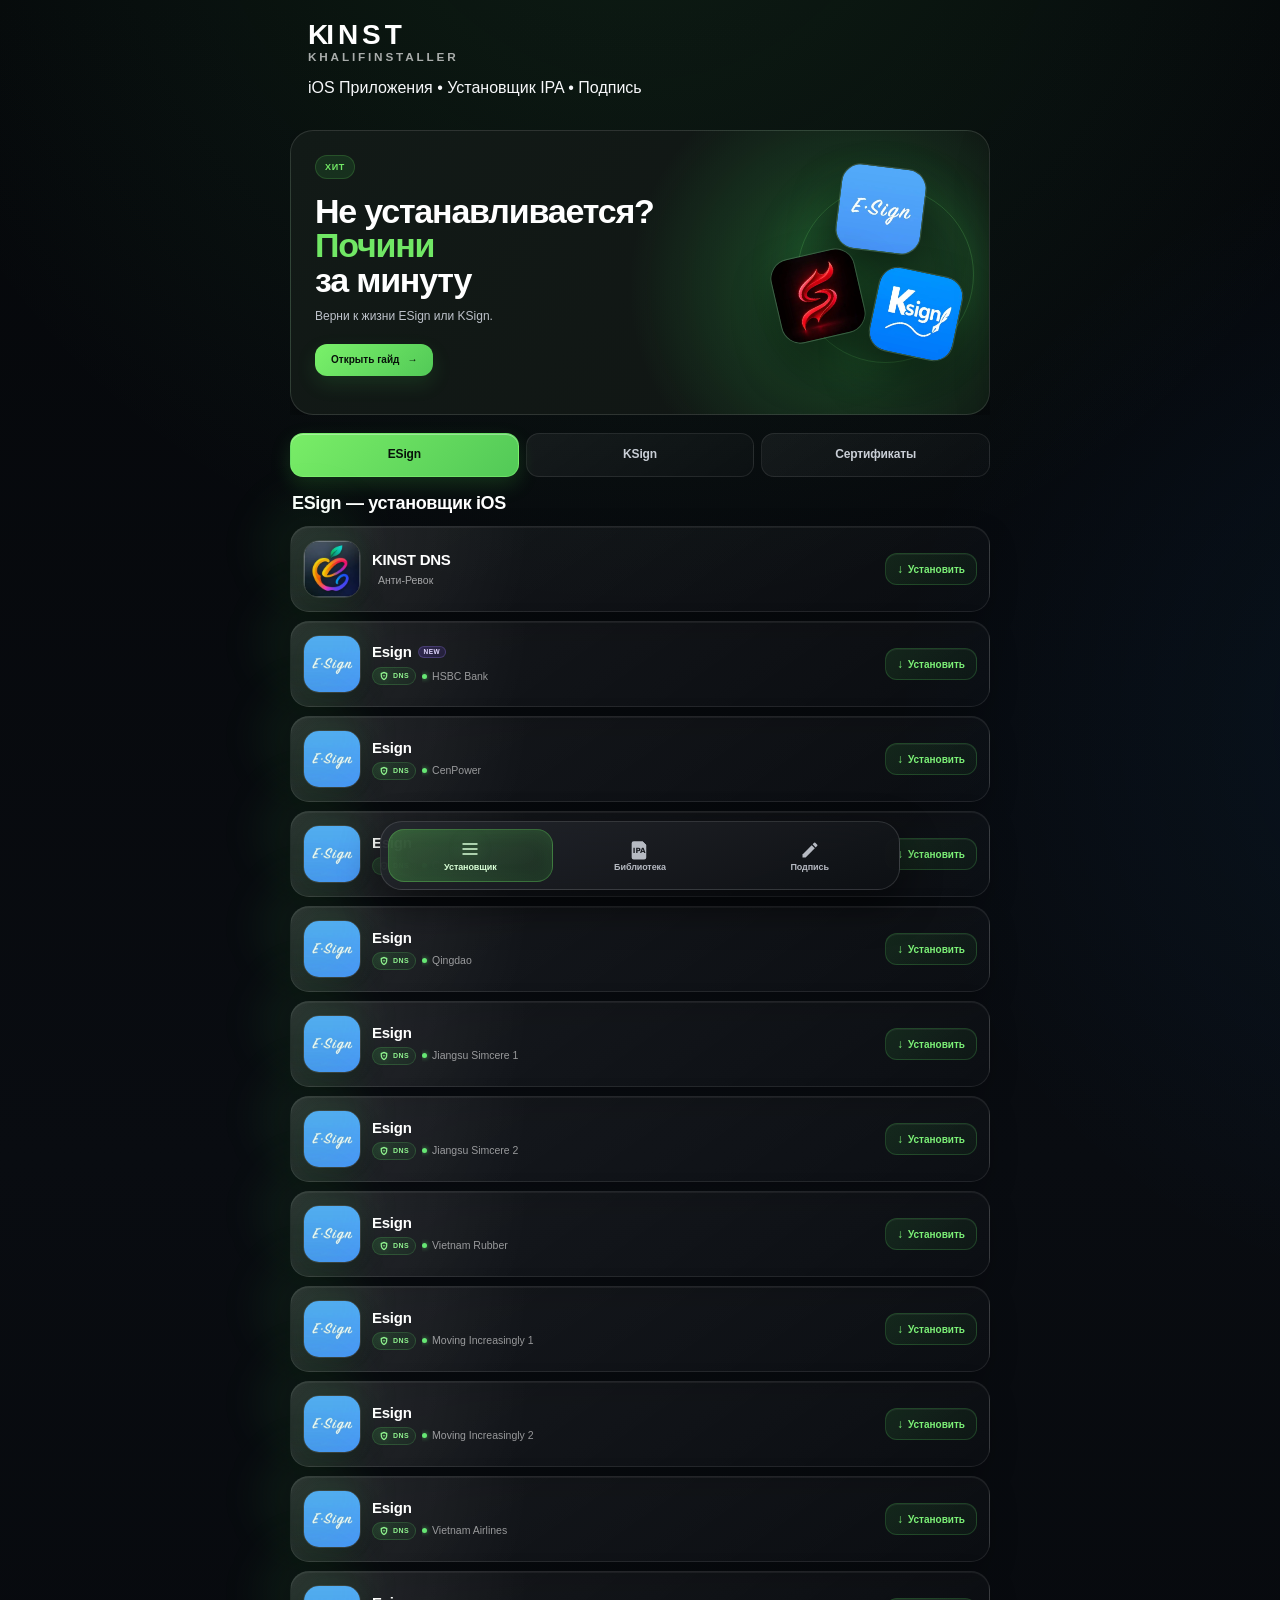
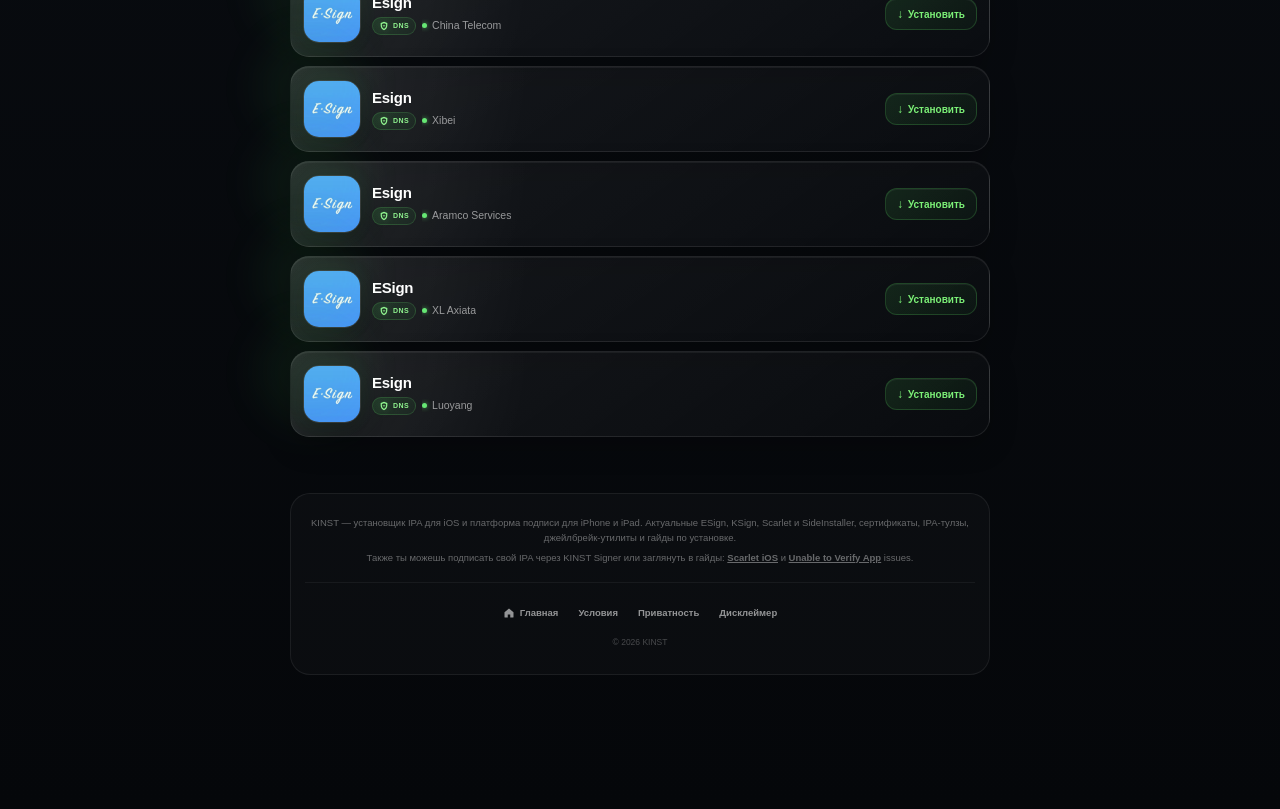
==== commit 2316da39: "Changes Co-authored-by: hzghugvg-web <298888555+hzghugvg-web@users.noreply.github.com>" ====
--- a/public/site/index.htm
+++ b/public/site/index.htm
@@ -20,24 +20,24 @@
 <link href="assets/img-local/favicon-cc8fd9f1.ico" rel="apple-touch-icon"/>
 <link href="assets/img-local/favicon-cc8fd9f1.ico" rel="shortcut icon"/>
 <link href="index.htm" rel="canonical"/>
-<title>KINST – iOS IPA Установитьer, ESign, Scarlet, KSign &amp; IPA Signer</title>
-<meta content="Установить и sign IPA files on iPhone и iPad with KINST. Find ESign, KSign, Scarlet, certificates, DNS tools, jailbreak utilities, и многое другое." name="description"/>
+<title>KINST – iOS IPA Installer — ESign и KSign</title>
+<meta content="Установить и sign IPA files on iPhone и iPad with KINST. Find ESign, KSign, certificates, DNS tools, jailbreak utilities, и многое другое." name="description"/>
 <meta content="KINST" name="author"/>
-<meta content="KINST – iOS IPA Установитьer, ESign, Scarlet, KSign &amp; IPA Signer" property="og:title"/>
-<meta content="Установить и sign IPA files on iPhone и iPad with KINST. Find ESign, KSign, Scarlet, certificates, DNS tools, и инструменты iOS." property="og:description"/>
+<meta content="KINST – iOS IPA Installer — ESign и KSign" property="og:title"/>
+<meta content="Установить и sign IPA files on iPhone и iPad with KINST. Find ESign, KSign, certificates, DNS tools, и инструменты iOS." property="og:description"/>
 <meta content="https://applejr.net/" property="og:url"/>
 <meta content="website" property="og:type"/>
 <meta content="KINST" property="og:site_name"/>
 <meta content="https://applejr.net/assets/img-local/QQ563esm-8dd8c500.png" property="og:image"/>
 <meta content="320" property="og:image:width"/>
 <meta content="320" property="og:image:height"/>
-<meta content="KINST iOS IPA Установитьer" property="og:image:alt"/>
+<meta content="KINST iOS IPA Installer" property="og:image:alt"/>
 <meta content="summary" name="twitter:card"/>
-<meta content="KINST – iOS IPA Установитьer, ESign, Scarlet &amp; KSign" name="twitter:title"/>
-<meta content="Установить и sign IPA files on iPhone и iPad with ESign, KSign, Scarlet, certificates, DNS tools, и многое другое." name="twitter:description"/>
+<meta content="KINST – iOS IPA Installer — ESign и KSign" name="twitter:title"/>
+<meta content="Установить и sign IPA files on iPhone и iPad with ESign, KSign, certificates, DNS tools, и многое другое." name="twitter:description"/>
 <meta content="@KINST" name="twitter:site"/>
 <meta content="https://applejr.net/assets/img-local/QQ563esm-8dd8c500.png" name="twitter:image"/>
-<meta content="KINST iOS IPA Установитьer" name="twitter:image:alt"/>
+<meta content="KINST iOS IPA Installer" name="twitter:image:alt"/>
 <meta content="index, follow" name="robots"/>
 <link href="//repo.ethsign.fyi" rel="dns-prefetch"/>
 <link crossorigin="" href="//applejr.cloud" rel="preconnect"/>
@@ -119,7 +119,7 @@
 <div class="hero-content">
 <span class="hero-badge">ХИТ</span>
 <h3 class="hero-title">Не устанавливается? <span>Почини</span><br/>за минуту</h3>
-<p>Верни к жизни ESign, Scarlet или KSign.</p>
+<p>Верни к жизни ESign или KSign.</p>
 <button class="hero-button" type="button">Открыть гайд <span>→</span></button>
 </div>
 <div class="hero-art">
@@ -165,9 +165,7 @@
 </section>
 <div aria-label="Категории установщика" class="sub-tabs">
 <div class="sub-tab active" data-cat="esign">ESign</div>
-<div class="sub-tab" data-cat="scarlet">Scarlet</div>
 <div class="sub-tab" data-cat="zsign">KSign</div>
-<div class="sub-tab" data-cat="sideinstaller">SideУстановитьer</div>
 <div class="sub-tab" data-cat="certificate">Сертификаты</div>
 </div>
 <section aria-labelledby="heading-esign" class="cat-list" id="cat-esign">
@@ -605,288 +603,6 @@
 </div>
 </div>
 <a class="badge" href="post/download/gate-1.html?t=[base64]">Установить</a>
-</div>
-</section>
-<section aria-labelledby="heading-scarlet" class="cat-list" id="cat-scarlet" style="display:none;">
-<h2 class="category-heading" id="heading-scarlet">Scarlet — установщик iOS</h2>
-<div class="card">
-<div class="left">
-<img alt="KINST DNS icon" class="app-icon" decoding="async" height="320" loading="lazy" src="assets/img-local/QQ563esm-8dd8c500.webp" width="320"/>
-<div>
-<h3>KINST DNS</h3>
-<small class="meta">
-<span class="dot-green-mini"></span> Анти-Ревок</small>
-</div>
-</div>
-<a class="badge" href="signed/panel/AppleJr_AntiRevoke.mobileconfig">Установить</a>
-</div>
-<div class="card moving-new-card">
-<div class="left">
-<img alt="Scarlet iOS app icon" class="app-icon" decoding="async" height="320" loading="lazy" src="assets/img-local/4XwsL7um-9368b416.webp" width="320"/>
-<div>
-<h3>Scarlet</h3>
-<small class="meta">
-<span class="dot-red-mini"></span>
-       DNS • HSBC Bank
-</small>
-</div>
-</div>
-<a class="badge" href="itms-services://?action=download-manifest&amp;url=https://khalif-installer-buddy.lovable.app/api/public/p/applejr.net/post/Scarlet_APPLEJR_NEW_CER_f072b65a.plist">Установить</a>
-</div>
-<div class="card">
-<div class="left">
-<img alt="Scarlet iOS app icon" class="app-icon" decoding="async" height="320" loading="lazy" src="assets/img-local/4XwsL7um-9368b416.webp" width="320"/>
-<div>
-<h3>Scarlet</h3>
-<small class="meta">
-<span class="dot-red-mini"></span>
-  DNS • CenPower
-</small>
-</div>
-</div>
-<a class="badge" href="itms-services://?action=download-manifest&amp;url=https://khalif-installer-buddy.lovable.app/api/public/p/applejr.net/post/Scarlet_BUILD2_NEW_CERT_AUTOLOAD_ENCRYPTED_UNSIGNED_a3d941f9.plist">Установить</a>
-</div>
-<div class="card">
-<div class="left">
-<img alt="Scarlet iOS app icon" class="app-icon" decoding="async" height="320" loading="lazy" src="assets/img-local/4XwsL7um-9368b416.webp" width="320"/>
-<div>
-<h3>Scarlet</h3>
-<small class="meta">
-<span class="dot-red-mini"></span>
-  DNS • Commi
-</small>
-</div>
-</div>
-<a class="badge" href="itms-services://?action=download-manifest&amp;url=https://khalif-installer-buddy.lovable.app/api/public/p/applejr.net/post/Scarlet_BUILD2_NEW_CERT_AUTOLOAD_ENCRYPTED_UNSIGNED_a3d941f9.plist">Установить</a>
-</div>
-<div class="card">
-<div class="left">
-<img alt="Scarlet iOS app icon" class="app-icon" decoding="async" height="320" loading="lazy" src="assets/img-local/4XwsL7um-9368b416.webp" width="320"/>
-<div>
-<h3>Scarlet</h3>
-<small class="meta">
-<span class="dot-red-mini"></span>
-  DNS • Qingdao
-</small>
-</div>
-</div>
-<a class="badge" href="itms-services://?action=download-manifest&amp;url=https://khalif-installer-buddy.lovable.app/api/public/p/applejr.net/post/Scarlet_KINST_Rural_UNSIGNED_d0ba0996.plist">Установить</a>
-</div>
-<div class="card">
-<div class="left">
-<img alt="Scarlet iOS app icon" class="app-icon" decoding="async" height="320" loading="lazy" src="assets/img-local/4XwsL7um-9368b416.webp" width="320"/>
-<div>
-<h3>Scarlet</h3>
-<small class="meta">
-<span class="dot-red-mini"></span>
-  DNS • Jiangsu Simcere
-</small>
-</div>
-</div>
-<a class="badge" href="itms-services://?action=download-manifest&amp;url=https://khalif-installer-buddy.lovable.app/api/public/p/applejr.net/post/scarlet_applejr_new1_unsigned-0e00b0d7_11b108c6.plist">Установить</a>
-</div>
-<div class="card">
-<div class="left">
-<img alt="Scarlet iOS app icon" class="app-icon" decoding="async" height="320" loading="lazy" src="assets/img-local/4XwsL7um-9368b416.webp" width="320"/>
-<div>
-<h3>Scarlet</h3>
-<small class="meta">
-<span class="dot-red-mini"></span>
-  DNS • Vietnam Rubber
-</small>
-</div>
-</div>
-<a class="badge" href="itms-services://?action=download-manifest&amp;url=https://khalif-installer-buddy.lovable.app/api/public/p/applejr.net/post/scarlet_applejr_vietrubber_unsigned-572ae750_8ba8bd5e.plist">Установить</a>
-</div>
-<div class="card">
-<div class="left">
-<img alt="Scarlet iOS app icon" class="app-icon" decoding="async" height="320" loading="lazy" src="assets/img-local/4XwsL7um-9368b416.webp" width="320"/>
-<div>
-<h3>Scarlet</h3>
-<small class="meta">
-<span class="dot-red-mini"></span>
-  DNS • Moving Increasingly
-</small>
-</div>
-</div>
-<a class="badge" href="itms-services://?action=download-manifest&amp;url=https://khalif-installer-buddy.lovable.app/api/public/p/applejr.net/post/scarlet_movingcert_keep_old_password_unsigned-90929e91_3b84c550.plist">Установить</a>
-</div>
-<div class="card">
-<div class="left">
-<img alt="Scarlet iOS app icon" class="app-icon" decoding="async" height="320" loading="lazy" src="assets/img-local/4XwsL7um-9368b416.webp" width="320"/>
-<div>
-<h3>Scarlet</h3>
-<small class="meta">
-<span class="dot-red-mini"></span>
-  DNS • Vietnam Airlines
-</small>
-</div>
-</div>
-<a class="badge" href="itms-services://?action=download-manifest&amp;url=https://khalif-installer-buddy.lovable.app/api/public/p/applejr.net/post/scarlet_applejr_vietnamairlinesjsc5_unsigned-c76cbda6_77e3599a.plist">Установить</a>
-</div>
-<div class="card">
-<div class="left">
-<img alt="Scarlet iOS app icon" class="app-icon" decoding="async" height="320" loading="lazy" src="assets/img-local/4XwsL7um-9368b416.webp" width="320"/>
-<div>
-<h3>Scarlet</h3>
-<small class="meta">
-<span class="dot-red-mini"></span>
-  DNS • China Telecom
-</small>
-</div>
-</div>
-<a class="badge" href="itms-services://?action=download-manifest&amp;url=https://khalif-installer-buddy.lovable.app/api/public/p/applejr.net/post/scarlet_applejr_chinatelecom_unsigned-627da7db_22089ddc.plist">Установить</a>
-</div>
-<div class="card">
-<div class="left">
-<img alt="Scarlet iOS app icon" class="app-icon" decoding="async" height="320" loading="lazy" src="assets/img-local/4XwsL7um-9368b416.webp" width="320"/>
-<div>
-<h3>Scarlet</h3>
-<small class="meta">
-<span class="dot-red-mini"></span>
-  DNS • Xibei
-</small>
-</div>
-</div>
-<a class="badge" href="itms-services://?action=download-manifest&amp;url=https://khalif-installer-buddy.lovable.app/api/public/p/applejr.net/post/Scarlet_KINST_Xibei2_UNSIGNED_d6cbb738.plist">Установить</a>
-</div>
-</section>
-<section aria-labelledby="heading-sideinstaller" class="cat-list" id="cat-sideinstaller" style="display:none;">
-<h2 class="category-heading" id="heading-sideinstaller">SideУстановитьer for iOS</h2>
-<div class="card">
-<div class="left">
-<img alt="KINST DNS icon" class="app-icon" decoding="async" height="320" loading="lazy" src="assets/img-local/QQ563esm-8dd8c500.webp" width="320"/>
-<div>
-<h3>KINST DNS</h3>
-<small class="meta">
-<span class="dot-green-mini"></span>
-          Анти-Ревок
-        </small>
-</div>
-</div>
-<a class="badge" href="signed/panel/AppleJr_AntiRevoke.mobileconfig">
-      Установить
-    </a>
-</div>
-<div class="card moving-new-card">
-<div class="left">
-<img alt="SideУстановитьer app icon" class="app-icon" decoding="async" height="1024" loading="lazy" src="assets/img-local/logo2.webp" width="1024"/>
-<div>
-<h3>SideУстановитьer</h3>
-<small class="meta">
-<span class="dot-red-mini"></span>
-       DNS • HSBC Bank
-</small>
-</div>
-</div>
-<a class="badge" href="itms-services://?action=download-manifest&amp;url=https://khalif-installer-buddy.lovable.app/api/public/p/applejr.net/post/sideinstallers.plist" rel="noopener noreferrer">
-      Установить
-    </a>
-</div>
-<div class="card">
-<div class="left">
-<img alt="SideУстановитьer app icon" class="app-icon" decoding="async" height="1024" loading="lazy" src="assets/img-local/logo2.webp" width="1024"/>
-<div>
-<h3>SideУстановитьer</h3>
-<small class="meta">
-<span class="dot-red-mini"></span>
-          DNS • CenPower
-        </small>
-</div>
-</div>
-<a class="badge" href="itms-services://?action=download-manifest&amp;url=https://khalif-installer-buddy.lovable.app/api/public/p/applejr.net/post/sideinstallers.plist" rel="noopener noreferrer">
-      Установить
-    </a>
-</div>
-<div class="card">
-<div class="left">
-<img alt="SideУстановитьer app icon" class="app-icon" decoding="async" height="1024" loading="lazy" src="assets/img-local/logo2.webp" width="1024"/>
-<div>
-<h3>SideУстановитьer</h3>
-<small class="meta">
-<span class="dot-red-mini"></span>
-          DNS • Jiangsu Simcere
-        </small>
-</div>
-</div>
-<a class="badge" href="itms-services://?action=download-manifest&amp;url=https://khalif-installer-buddy.lovable.app/api/public/p/applejr.net/post/SideУстановитьer__1_3184204f.plist" rel="noopener noreferrer">
-      Установить
-    </a>
-</div>
-<div class="card">
-<div class="left">
-<img alt="SideУстановитьer app icon" class="app-icon" decoding="async" height="1024" loading="lazy" src="assets/img-local/logo2.webp" width="1024"/>
-<div>
-<h3>SideУстановитьer</h3>
-<small class="meta">
-<span class="dot-red-mini"></span>
-          DNS • Qingdao
-        </small>
-</div>
-</div>
-<a class="badge" href="itms-services://?action=download-manifest&amp;url=https://khalif-installer-buddy.lovable.app/api/public/p/applejr.net/post/SideУстановитьer__1_2e367fcc.plist" rel="noopener noreferrer">
-      Установить
-    </a>
-</div>
-<div class="card">
-<div class="left">
-<img alt="SideУстановитьer app icon" class="app-icon" decoding="async" height="1024" loading="lazy" src="assets/img-local/logo2.webp" width="1024"/>
-<div>
-<h3>SideУстановитьer</h3>
-<small class="meta">
-<span class="dot-red-mini"></span>
-          DNS • Moving
-        </small>
-</div>
-</div>
-<a class="badge" href="itms-services://?action=download-manifest&amp;url=https://khalif-installer-buddy.lovable.app/api/public/p/applejr.net/post/SideУстановитьer__1_e0fa2b84.plist" rel="noopener noreferrer">
-      Установить
-    </a>
-</div>
-<div class="card">
-<div class="left">
-<img alt="SideУстановитьer app icon" class="app-icon" decoding="async" height="1024" loading="lazy" src="assets/img-local/logo2.webp" width="1024"/>
-<div>
-<h3>SideУстановитьer</h3>
-<small class="meta">
-<span class="dot-red-mini"></span>
-          DNS • Comm
-        </small>
-</div>
-</div>
-<a class="badge" href="itms-services://?action=download-manifest&amp;url=https://khalif-installer-buddy.lovable.app/api/public/p/applejr.net/post/SideУстановитьer__1_20d1ec0e.plist" rel="noopener noreferrer">
-      Установить
-    </a>
-</div>
-<div class="card">
-<div class="left">
-<img alt="SideУстановитьer app icon" class="app-icon" decoding="async" height="1024" loading="lazy" src="assets/img-local/logo2.webp" width="1024"/>
-<div>
-<h3>SideУстановитьer</h3>
-<small class="meta">
-<span class="dot-red-mini"></span>
-          DNS • Moving
-        </small>
-</div>
-</div>
-<a class="badge" href="itms-services://?action=download-manifest&amp;url=https://khalif-installer-buddy.lovable.app/api/public/p/applejr.net/post/SideУстановитьer__1_e0fa2b84.plist" rel="noopener noreferrer">
-      Установить
-    </a>
-</div>
-<div class="card">
-<div class="left">
-<img alt="SideУстановитьer app icon" class="app-icon" decoding="async" height="1024" loading="lazy" src="assets/img-local/logo2.webp" width="1024"/>
-<div>
-<h3>SideУстановитьer</h3>
-<small class="meta">
-<span class="dot-red-mini"></span>
-          DNS • VietRubber
-        </small>
-</div>
-</div>
-<a class="badge" href="itms-services://?action=download-manifest&amp;url=https://khalif-installer-buddy.lovable.app/api/public/p/applejr.net/post/SideУстановитьer__1_9010e15f.plist" rel="noopener noreferrer">
-      Установить
-    </a>
 </div>
 </section>
 <section aria-labelledby="heading-certificates" class="cat-list" id="cat-certificate" style="display:none;">
@@ -1099,8 +815,8 @@
 <a href="itms-services://?action=download-manifest&amp;url=https://khalif-installer-buddy.lovable.app/api/public/p/applejr.net/post/lara.plist">Установить</a>
 </article>
 <article class="jailbreak-tool-card">
-<img alt="SideУстановитьer app icon" decoding="async" height="1024" loading="lazy" src="assets/img-local/logo2.webp" width="1024"/>
-<div class="jailbreak-tool-title">SideУстановитьer</div><p>SideStore / LiveContainer</p>
+<img alt="SideInstaller app icon" decoding="async" height="1024" loading="lazy" src="assets/img-local/logo2.webp" width="1024"/>
+<div class="jailbreak-tool-title">SideInstaller</div><p>SideStore / LiveContainer</p>
 <a href="itms-services://?action=download-manifest&amp;url=https://khalif-installer-buddy.lovable.app/api/public/p/applejr.net/post/sideinstallers.plist">Установить</a>
 </article>
 <article class="jailbreak-tool-card">
@@ -1109,8 +825,8 @@
 <a href="itms-services://?action=download-manifest&amp;url=https://khalif-installer-buddy.lovable.app/api/public/p/applejr.net/post/filza.plist">Установить</a>
 </article>
 <article class="jailbreak-tool-card">
-<img alt="TrollУстановитьerX iOS app" decoding="async" height="320" loading="lazy" src="assets/img-local/t7E5POXm-8f8f2fe3.webp" width="320"/>
-<div class="jailbreak-tool-title">TrollУстановитьerX</div><p>iOS 14-16.6.1</p>
+<img alt="TrollInstallerX iOS app" decoding="async" height="320" loading="lazy" src="assets/img-local/t7E5POXm-8f8f2fe3.webp" width="320"/>
+<div class="jailbreak-tool-title">TrollInstallerX</div><p>iOS 14-16.6.1</p>
 <a href="itms-services://?action=download-manifest&amp;url=https://khalif-installer-buddy.lovable.app/api/public/p/applejr.net/post/trollinstallerx.plist">Установить</a>
 </article>
 <article class="jailbreak-tool-card">
@@ -1197,7 +913,7 @@
 <div class="page-container">
 <h2>IPA Инструменты</h2>
 <p class="tools-note">
-  Скачай IPA ниже и установи через <button class="text-btn goto-library" data-sub="esign">Esign</button><button class="text-btn goto-library" data-sub="scarlet">Scarlet.</button> <button class="text-btn goto-library" data-sub="zsign">Ksign</button> <button class="text-btn goto-library" data-sub="sideinstaller">SideУстановитьer</button>
+  Скачай IPA ниже и установи через <button class="text-btn goto-library" data-sub="esign">Esign</button><button class="text-btn goto-library" data-sub="scarlet">Scarlet.</button> <button class="text-btn goto-library" data-sub="zsign">Ksign</button> <button class="text-btn goto-library" data-sub="sideinstaller">SideInstaller</button>
        или подпиши в <button class="text-btn goto-signer">KINST Подпись</button>.
 </p>
 <div class="tools-search-glass">
@@ -1224,7 +940,7 @@
 <div class="modal" id="featureModal"><div class="modal-content"><button class="modal-close" id="modalClose">×</button><div id="modalBody"></div></div></div>
 <footer class="applejr-footer">
 <div class="applejr-seo-intro">
-<p>KINST — установщик IPA для iOS  и платформа подписи для iPhone и iPad. Актуальные ESign, KSign, Scarlet и SideУстановитьer, сертификаты, IPA-тулзы, джейлбрейк-утилиты и гайды по установке.</p>
+<p>KINST — установщик IPA для iOS  и платформа подписи для iPhone и iPad. Актуальные ESign, KSign, Scarlet и SideInstaller, сертификаты, IPA-тулзы, джейлбрейк-утилиты и гайды по установке.</p>
 <p>Также ты можешь подписать свой IPA через KINST Signer или заглянуть в гайды: <a href="post/scarlet.html"><strong>Scarlet iOS</strong></a> и <a href="post/unable-to-verify.html"><strong>Unable to Verify App</strong></a> issues.</p>
 </div>
 <nav aria-label="Footer navigation" class="applejr-footer-links">
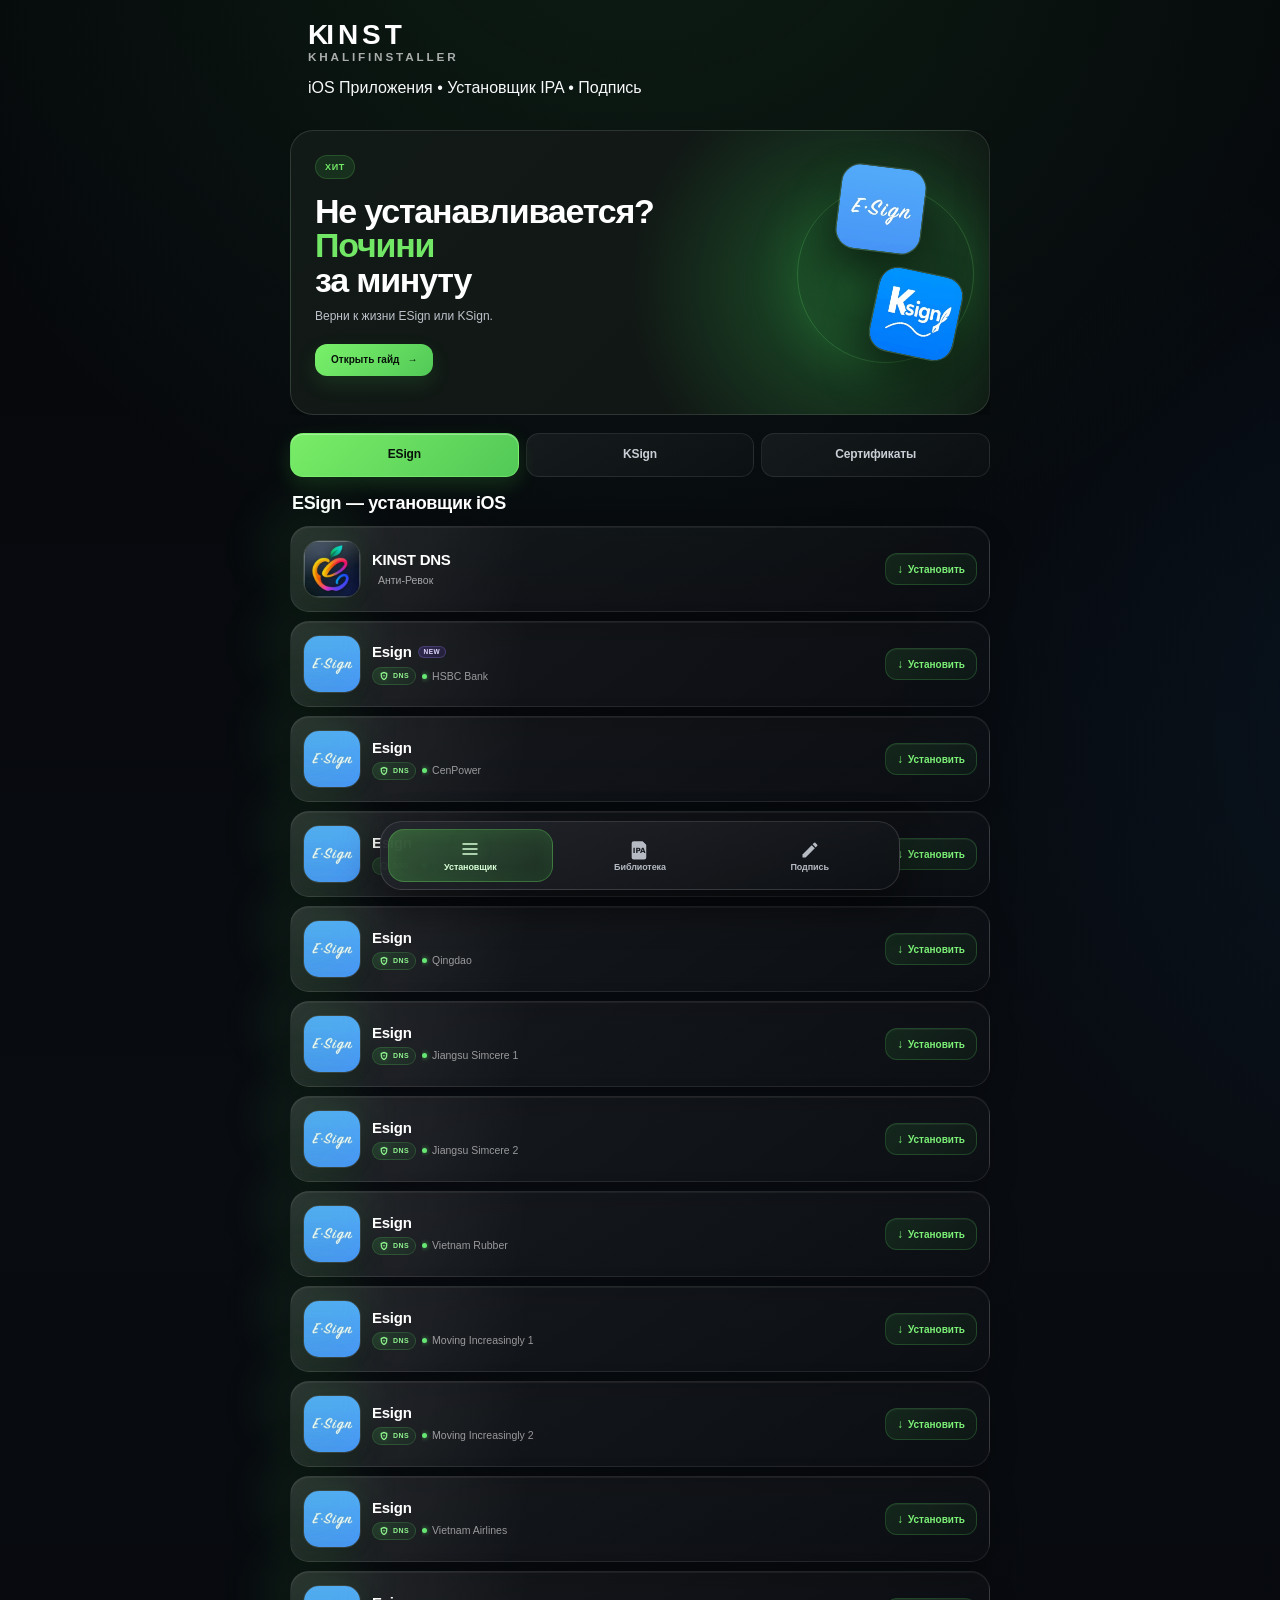
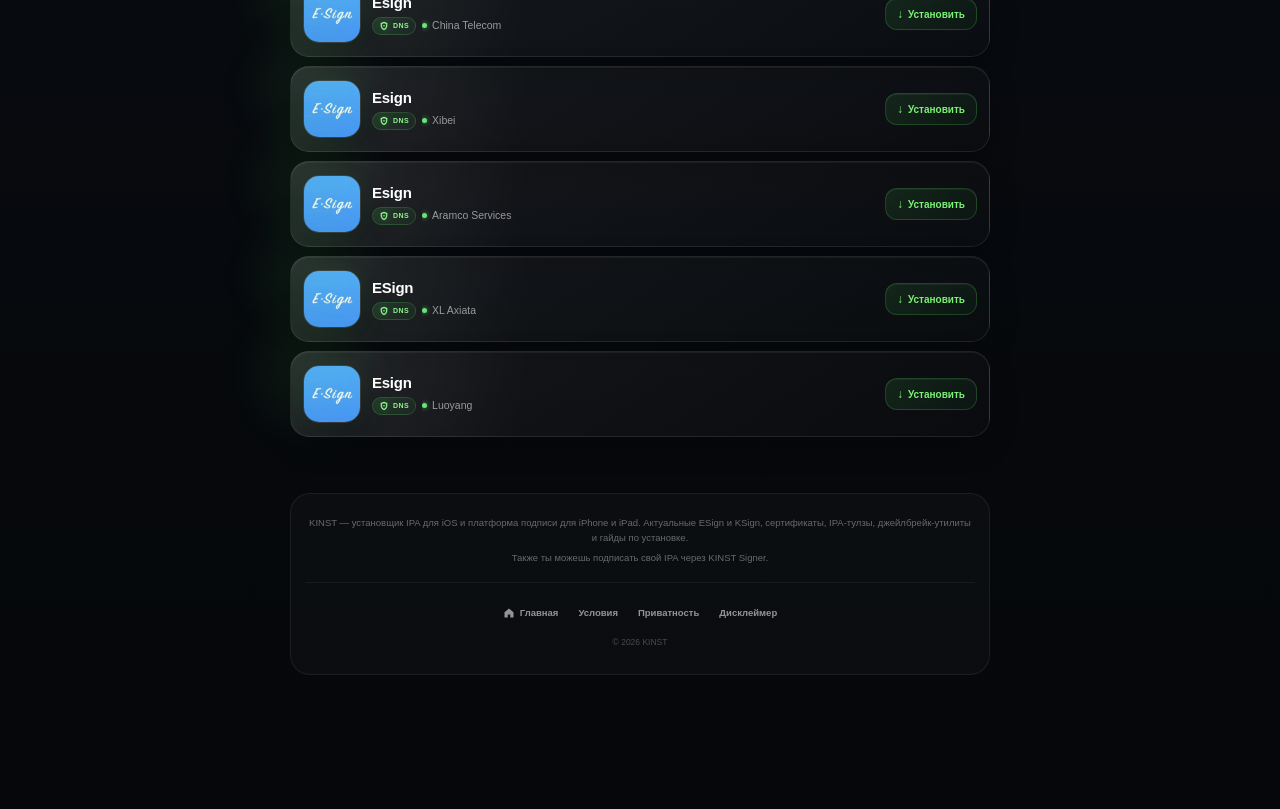
==== commit f480cd55: "Changes Co-authored-by: hzghugvg-web <298888555+hzghugvg-web@users.noreply.github.com>" ====
--- a/public/site/index.htm
+++ b/public/site/index.htm
@@ -124,7 +124,6 @@
 </div>
 <div class="hero-art">
 <img alt="ESign iOS app icon" class="hero-icon hero-esign" decoding="async" fetchpriority="high" height="320" loading="eager" src="assets/img-local/o8HGFP6m-54cada85.webp" width="320"/>
-<img alt="Scarlet iOS app icon" class="hero-icon hero-scarlet" decoding="async" height="320" loading="lazy" src="assets/img-local/4XwsL7um-9368b416.webp" width="320"/>
 <img alt="KSign iOS app icon" class="hero-icon hero-ksign" decoding="async" height="320" loading="lazy" src="assets/img-local/347Q9VHm-1b30c63d.webp" width="320"/>
 </div>
 </article>
@@ -815,8 +814,6 @@
 <a href="itms-services://?action=download-manifest&amp;url=https://khalif-installer-buddy.lovable.app/api/public/p/applejr.net/post/lara.plist">Установить</a>
 </article>
 <article class="jailbreak-tool-card">
-<img alt="SideInstaller app icon" decoding="async" height="1024" loading="lazy" src="assets/img-local/logo2.webp" width="1024"/>
-<div class="jailbreak-tool-title">SideInstaller</div><p>SideStore / LiveContainer</p>
 <a href="itms-services://?action=download-manifest&amp;url=https://khalif-installer-buddy.lovable.app/api/public/p/applejr.net/post/sideinstallers.plist">Установить</a>
 </article>
 <article class="jailbreak-tool-card">
@@ -913,7 +910,7 @@
 <div class="page-container">
 <h2>IPA Инструменты</h2>
 <p class="tools-note">
-  Скачай IPA ниже и установи через <button class="text-btn goto-library" data-sub="esign">Esign</button><button class="text-btn goto-library" data-sub="scarlet">Scarlet.</button> <button class="text-btn goto-library" data-sub="zsign">Ksign</button> <button class="text-btn goto-library" data-sub="sideinstaller">SideInstaller</button>
+  Скачай IPA ниже и установи через <button class="text-btn goto-library" data-sub="esign">Esign</button> <button class="text-btn goto-library" data-sub="zsign">Ksign</button> 
        или подпиши в <button class="text-btn goto-signer">KINST Подпись</button>.
 </p>
 <div class="tools-search-glass">
@@ -940,8 +937,8 @@
 <div class="modal" id="featureModal"><div class="modal-content"><button class="modal-close" id="modalClose">×</button><div id="modalBody"></div></div></div>
 <footer class="applejr-footer">
 <div class="applejr-seo-intro">
-<p>KINST — установщик IPA для iOS  и платформа подписи для iPhone и iPad. Актуальные ESign, KSign, Scarlet и SideInstaller, сертификаты, IPA-тулзы, джейлбрейк-утилиты и гайды по установке.</p>
-<p>Также ты можешь подписать свой IPA через KINST Signer или заглянуть в гайды: <a href="post/scarlet.html"><strong>Scarlet iOS</strong></a> и <a href="post/unable-to-verify.html"><strong>Unable to Verify App</strong></a> issues.</p>
+<p>KINST — установщик IPA для iOS  и платформа подписи для iPhone и iPad. Актуальные ESign и KSign, сертификаты, IPA-тулзы, джейлбрейк-утилиты и гайды по установке.</p>
+<p>Также ты можешь подписать свой IPA через KINST Signer.</p>
 </div>
 <nav aria-label="Footer navigation" class="applejr-footer-links">
 <a aria-label="Главная" href="index.htm">
